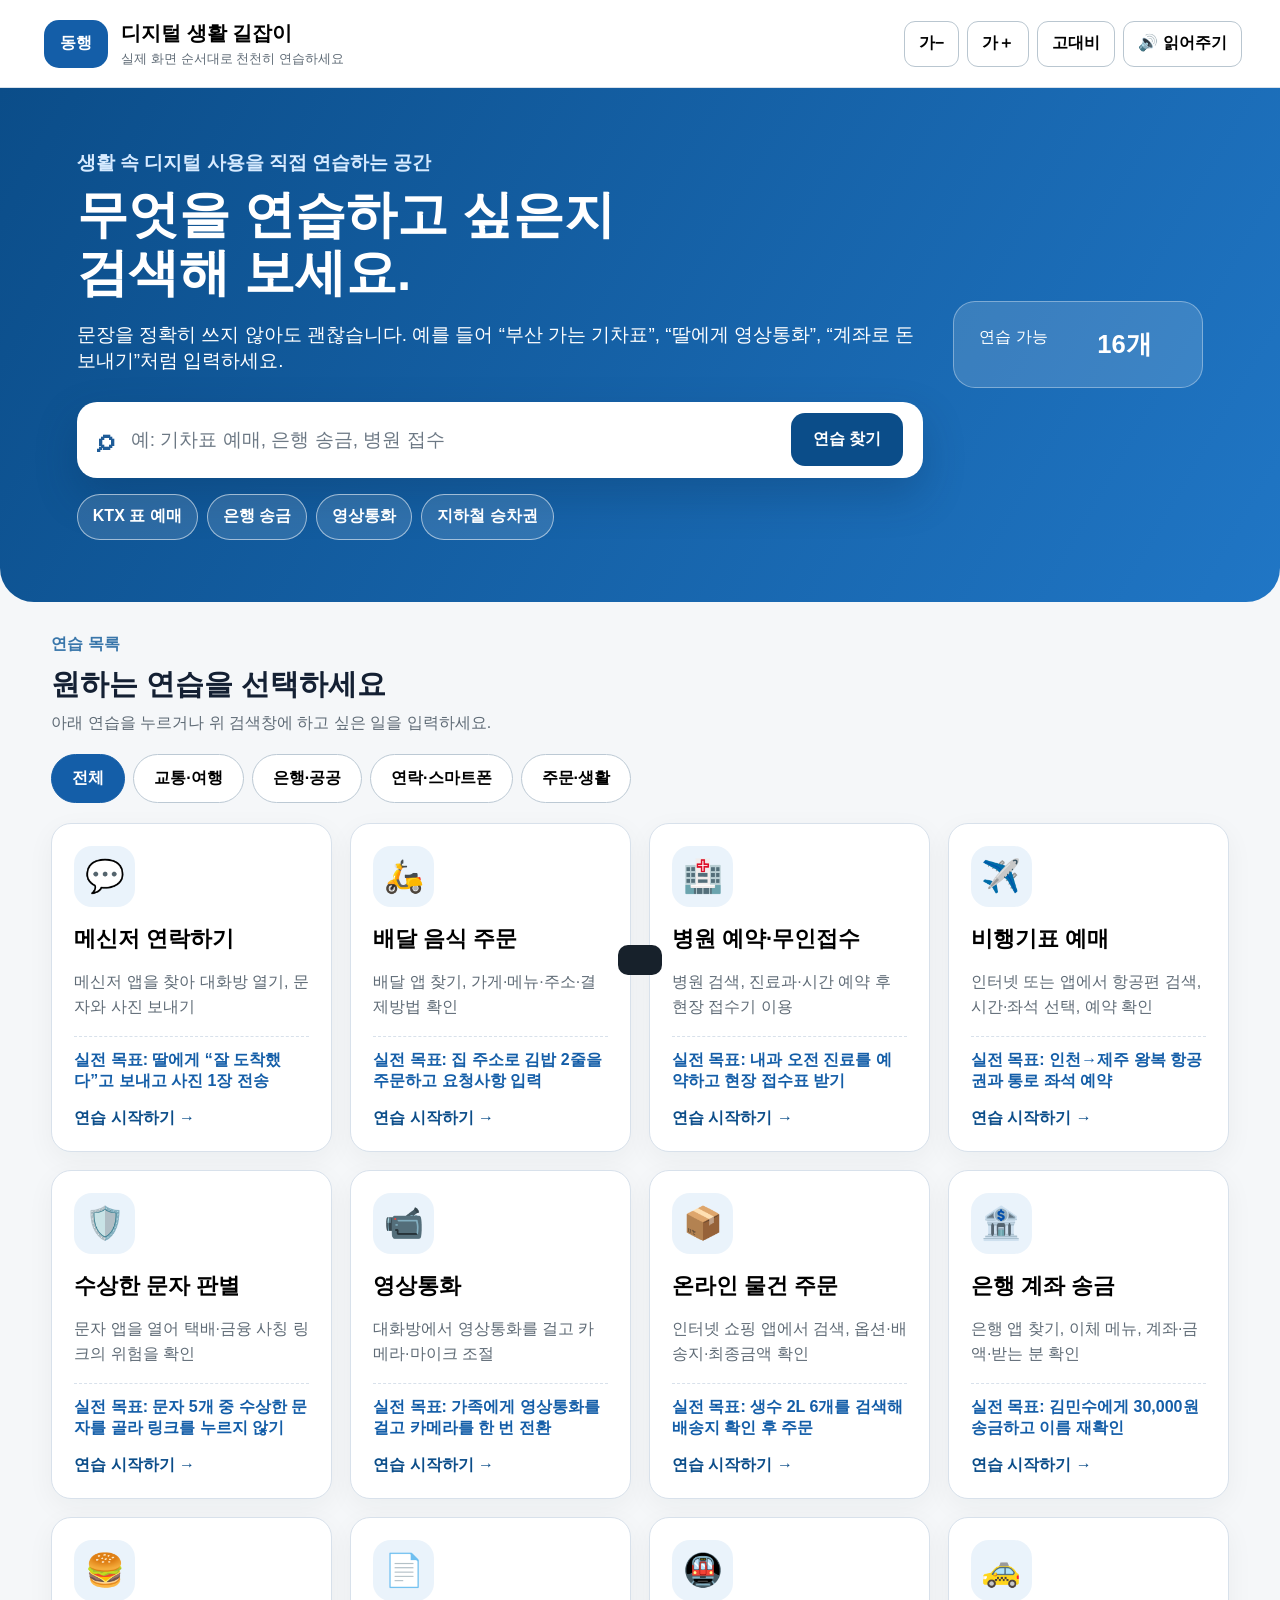
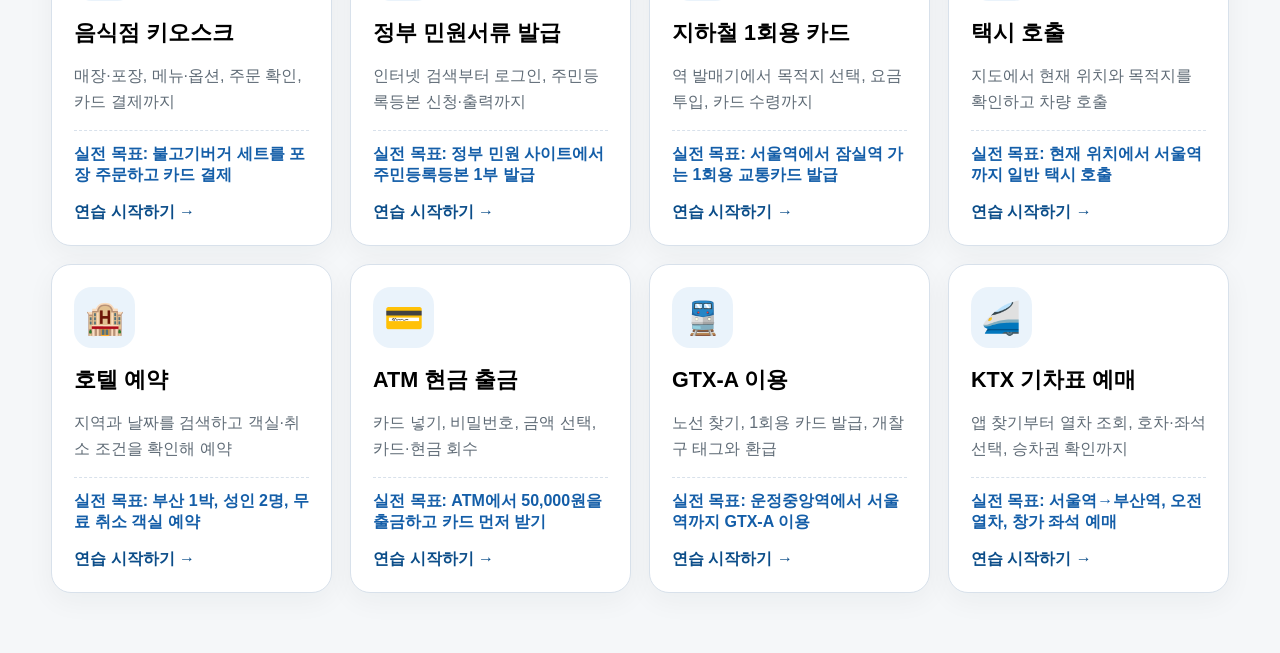
==== index.html @ c3040ac5 "Update index.html" ====
<!doctype html>
<html lang="ko">
  <head>
    <meta charset="utf-8" />
    <meta name="viewport" content="width=device-width, initial-scale=1" />
    <meta name="theme-color" content="#0b4d89" />
    <title>디지털 생활 길잡이</title>
    <link rel="stylesheet" href="./style.css?v=20260718-v34" />
  </head>
  <body>
    <a class="skip-link" href="#main">본문으로 바로가기</a>
    <header class="topbar">
      <button class="brand" data-action="home" aria-label="처음 화면으로 이동">
        <span class="brand-mark">동행</span>
        <span
          ><b>디지털 생활 길잡이</b
          ><small>실제 화면 순서대로 천천히 연습하세요</small></span
        >
      </button>
      <div class="access-tools" aria-label="화면 도움 기능">
        <button data-action="font-down">가−</button>
        <button data-action="font-up">가＋</button>
        <button data-action="contrast">고대비</button>
        <button data-action="speak">🔊 읽어주기</button>
      </div>
    </header>

    <main id="main" tabindex="-1">
      <section id="homeView" class="view active">
        <div class="hero">
          <div class="hero-main">
            <p class="eyebrow">생활 속 디지털 사용을 직접 연습하는 공간</p>
            <h1>무엇을 연습하고 싶은지<br />검색해 보세요.</h1>
            <p>
              문장을 정확히 쓰지 않아도 괜찮습니다. 예를 들어 “부산 가는 기차표”,
              “딸에게 영상통화”, “계좌로 돈 보내기”처럼 입력하세요.
            </p>
            <form id="practiceSearchForm" class="practice-search" role="search">
              <label class="sr-only" for="practiceSearchInput">연습 검색</label>
              <span class="search-icon" aria-hidden="true">⌕</span>
              <input id="practiceSearchInput" type="search" autocomplete="off" placeholder="예: 기차표 예매, 은행 송금, 병원 접수" />
              <button type="submit">연습 찾기</button>
              <button type="button" id="clearSearch" class="search-clear" hidden>지우기</button>
            </form>
            <div class="search-examples" aria-label="검색 예시">
              <button type="button" data-search-example="부산 가는 KTX 표 예매">KTX 표 예매</button>
              <button type="button" data-search-example="계좌로 돈 보내기">은행 송금</button>
              <button type="button" data-search-example="딸에게 영상통화 걸기">영상통화</button>
              <button type="button" data-search-example="지하철 표 뽑기">지하철 승차권</button>
            </div>
          </div>
          <div class="hero-status single-stat">
            <span>연습 가능</span><strong id="moduleCount">16개</strong>
          </div>
        </div>

        <section class="search-result-head" aria-live="polite">
          <div>
            <p class="eyebrow">연습 목록</p>
            <h2 id="searchResultTitle">원하는 연습을 선택하세요</h2>
            <p id="searchResultDescription">아래에서 분야를 고르거나 위 검색창에 하고 싶은 일을 입력하세요.</p>
          </div>
        </section>

        <nav class="category-tabs" aria-label="연습 분야">
          <button class="active" data-category="all">전체</button>
          <button data-category="transport">교통·여행</button>
          <button data-category="money">은행·공공</button>
          <button data-category="communication">연락·스마트폰</button>
          <button data-category="life">주문·생활</button>
        </nav>
        <section
          id="moduleGrid"
          class="module-grid"
          aria-live="polite"
        ></section>
      </section>

      <section id="launcherView" class="view" aria-labelledby="launcherTitle">
        <div class="practice-head">
          <button data-action="home" class="back-btn">← 처음으로</button>
          <div>
            <p class="eyebrow">앱 또는 사이트 찾기</p>
            <h1 id="launcherTitle">먼저 사용할 앱이나 인터넷을 여세요</h1>
          </div>
          <button class="help-btn" data-action="hint">힌트</button>
        </div>
        <div class="launcher-layout">
          <aside class="mission-panel launcher-brief">
            <span class="mission-label">지금 딱 한 가지만 하세요</span>
            <h2 id="launcherMission"></h2>
            <button type="button" id="repeatLauncherInstruction" class="repeat-instruction">🔊 음성으로 다시 듣기</button>
          </aside>
          <div class="phone-shell">
            <div class="phone-speaker"></div>
            <div class="phone-screen home-screen">
              <div class="phone-status">
                <span>오전 9:41</span><span>▮▮▮ 100%</span>
              </div>
              <div class="search-pill">🔍 앱 검색</div>
              <div id="appIcons" class="app-icons"></div>
              <div class="phone-dock">
                <button data-app="phone">☎<span>전화</span></button>
                <button data-app="message">💬<span>문자</span></button>
                <button data-app="browser">🌐<span>인터넷</span></button>
                <button data-app="camera">📷<span>카메라</span></button>
              </div>
            </div>
          </div>
        </div>
      </section>

      <section id="practiceView" class="view" aria-labelledby="practiceTitle">
        <div class="practice-head">
          <button data-action="back-launcher" class="back-btn">
            ← 이전 화면
          </button>
          <div>
            <p id="practiceStep" class="eyebrow"></p>
            <h1 id="practiceTitle"></h1>
          </div>
          <div class="practice-actions">
            <button data-action="hint" class="help-btn"><span class="guided-only">힌트</span><span class="field-only">도움 요청</span></button
            ><button data-action="restart">처음부터</button>
          </div>
        </div>
        <div id="fieldMissionBanner" class="field-mission-banner" hidden>
          <span>실전 과제</span>
          <strong id="fieldMissionText"></strong>
          <small>화면을 스스로 살펴보고 진행하세요. 막히면 오른쪽 위 [도움 요청]을 누르세요.</small>
        </div>
        <div class="progress-wrap"><div id="progressBar"></div></div>
        <div class="practice-layout">
          <aside class="mission-panel sticky concise-mission">
            <span class="mission-label">지금 딱 한 가지만 하세요</span>
            <div class="command-box">
              <span class="command-number">1</span>
              <div>
                <h2 id="currentInstruction">오른쪽 화면의 안내를 따라 한 번 눌러주세요.</h2>
              </div>
            </div>
            <button type="button" id="repeatInstruction" class="repeat-instruction">🔊 음성으로 다시 듣기</button>
            <div class="stat-row compact-stats" hidden>
              <span>실수 <b id="mistakeCount">0</b>회</span>
              <span>힌트 <b id="hintCount">0</b>회</span>
            </div>
          </aside>
          <section
            id="simulator"
            class="simulator"
            aria-live="polite"
          ></section>
        </div>
      </section>

      <section id="resultView" class="view result-view">
        <div class="result-card">
          <div class="result-check">✓</div>
          <p class="eyebrow">연습 완료</p>
          <h1 id="resultTitle"></h1>
          <p id="resultSummary"></p>
          <div class="result-stats">
            <div><span>소요 시간</span><strong id="resultTime"></strong></div>
            <div><span>실수</span><strong id="resultMistakes"></strong></div>
            <div><span>힌트</span><strong id="resultHints"></strong></div>
          </div>
          <div class="result-actions">
            <button data-action="repeat" class="primary">다시 연습하기</button
            ><button data-action="home">다른 연습 고르기</button>
          </div>
        </div>
      </section>
    </main>

    <div id="toast" role="status" aria-live="polite"></div>
    <script src="app.js?v=20260718-v34" defer></script>
  </body>
</html>
---- style.css ----
:root {
  --font-scale: 1;
  --blue: #0b4d89;
  --blue2: #1967b3;
  --ink: #17212b;
  --muted: #5f6b76;
  --line: #d8e0e7;
  --soft: #f3f7fa;
  --good: #177245;
  --warn: #c96316;
  --danger: #b42318;
  --yellow: #ffd43b;
}
* {
  box-sizing: border-box;
}
html {
  font-size: calc(16px * var(--font-scale));
}
body {
  margin: 0;
  font-family: Pretendard, "Noto Sans KR", Arial, sans-serif;
  color: var(--ink);
  background: #f5f7f9;
}
button,
input,
select {
  font: inherit;
}
button {
  cursor: pointer;
}
.skip-link {
  position: absolute;
  left: -9999px;
}
.skip-link:focus {
  left: 10px;
  top: 10px;
  background: #fff;
  padding: 12px;
  z-index: 999;
}
.topbar {
  height: 88px;
  background: #fff;
  border-bottom: 1px solid var(--line);
  display: flex;
  align-items: center;
  justify-content: space-between;
  padding: 0 3vw;
  position: sticky;
  top: 0;
  z-index: 20;
}
.brand {
  display: flex;
  gap: 13px;
  align-items: center;
  border: 0;
  background: none;
  text-align: left;
}
.brand-mark {
  width: 48px;
  height: 48px;
  border-radius: 15px;
  background: var(--blue);
  color: #fff;
  display: grid;
  place-items: center;
  font-size: 1.45rem;
  font-weight: 900;
}
.brand b {
  font-size: 1.22rem;
}
.brand small {
  display: block;
  color: var(--muted);
  margin-top: 3px;
}
.access-tools {
  display: flex;
  gap: 8px;
}
.access-tools button,
.practice-actions button {
  border: 1px solid #b9c6d0;
  background: #fff;
  border-radius: 11px;
  padding: 11px 14px;
  font-weight: 700;
}
.view {
  display: none;
}
.view.active {
  display: block;
}
#main {
  max-width: 1500px;
  margin: auto;
}
.hero {
  background: linear-gradient(120deg, #0b4d89, #2076c5);
  color: #fff;
  border-radius: 0 0 34px 34px;
  padding: 62px 6vw;
  display: flex;
  justify-content: space-between;
  align-items: center;
  gap: 30px;
}
.eyebrow {
  font-weight: 800;
  color: #3976aa;
  margin: 0 0 10px;
}
.hero .eyebrow {
  color: #d6eaff;
}
.hero h1 {
  font-size: clamp(2.2rem, 4vw, 4.2rem);
  line-height: 1.14;
  margin: 0;
}
.hero p {
  font-size: 1.18rem;
}
.hero-status {
  background: rgba(255, 255, 255, 0.14);
  border: 1px solid rgba(255, 255, 255, 0.35);
  padding: 25px;
  border-radius: 22px;
  display: grid;
  grid-template-columns: auto auto;
  gap: 13px 24px;
  min-width: 250px;
}
.hero-status strong {
  font-size: 1.6rem;
}
.start-guide {
  margin: 28px 4vw 20px;
  background: #fff;
  border: 1px solid var(--line);
  border-radius: 20px;
  padding: 23px;
  display: flex;
  align-items: center;
  gap: 18px;
  box-shadow: 0 5px 20px #20364d10;
}
.guide-number {
  width: 50px;
  height: 50px;
  background: var(--yellow);
  display: grid;
  place-items: center;
  border-radius: 50%;
  font-size: 1.5rem;
  font-weight: 900;
}
.start-guide h2,
.start-guide p {
  margin: 2px 0;
}
.start-guide button {
  margin-left: auto;
  background: var(--blue);
  color: #fff;
  border: 0;
  border-radius: 12px;
  padding: 15px 20px;
  font-weight: 800;
}
.category-tabs {
  margin: 20px 4vw;
  display: flex;
  gap: 8px;
  overflow: auto;
}
.category-tabs button {
  white-space: nowrap;
  border: 1px solid #bcc9d4;
  background: #fff;
  padding: 13px 20px;
  border-radius: 999px;
  font-weight: 800;
}
.category-tabs button.active {
  background: var(--blue);
  color: #fff;
  border-color: var(--blue);
}
.module-grid {
  padding: 0 4vw 60px;
  display: grid;
  grid-template-columns: repeat(4, minmax(220px, 1fr));
  gap: 18px;
}
.module-card {
  background: #fff;
  border: 1px solid var(--line);
  border-radius: 20px;
  padding: 22px;
  text-align: left;
  min-height: 230px;
  box-shadow: 0 8px 28px #17212b0c;
  transition: 0.2s;
}
.module-card:hover,
.module-card:focus {
  transform: translateY(-4px);
  border-color: #76a8d0;
  box-shadow: 0 13px 30px #0b4d891d;
}
.module-icon {
  width: 61px;
  height: 61px;
  border-radius: 18px;
  display: grid;
  place-items: center;
  font-size: 2rem;
  background: #eaf3fb;
}
.module-card h3 {
  font-size: 1.35rem;
  margin: 17px 0 8px;
}
.module-card p {
  color: var(--muted);
  line-height: 1.6;
}
.module-card .goal {
  display: block;
  margin-top: 15px;
  padding-top: 13px;
  border-top: 1px dashed var(--line);
  color: var(--blue);
  font-weight: 800;
}
.practice-head {
  padding: 28px 3vw 22px;
  background: #fff;
  border-bottom: 1px solid var(--line);
  display: flex;
  align-items: center;
  gap: 20px;
}
.practice-head h1 {
  margin: 0;
}
.back-btn,
.help-btn {
  border: 1px solid #b7c4ce;
  background: #fff;
  border-radius: 12px;
  padding: 14px 17px;
  font-weight: 800;
}
.help-btn {
  margin-left: auto;
  background: #fff8d6;
  border-color: #e4c84b;
}
.practice-actions {
  margin-left: auto;
  display: flex;
  gap: 8px;
}
.launcher-layout,
.practice-layout {
  display: grid;
  grid-template-columns: 340px 1fr;
  gap: 30px;
  padding: 30px 4vw 60px;
}
.mission-panel {
  background: #fff;
  border: 1px solid var(--line);
  border-radius: 20px;
  padding: 25px;
  align-self: start;
}
.mission-panel.sticky {
  position: sticky;
  top: 118px;
}
.mission-label {
  display: inline-block;
  background: #dceefe;
  color: #075089;
  padding: 7px 10px;
  border-radius: 8px;
  font-weight: 800;
}
.mission-panel h2 {
  font-size: 1.55rem;
  line-height: 1.45;
}
.mission-panel li {
  margin: 12px 0;
  line-height: 1.5;
}
.safe-box {
  margin-top: 22px;
  padding: 15px;
  background: #fff5e8;
  border-left: 5px solid var(--warn);
  line-height: 1.5;
}
.phone-shell {
  width: min(430px, 100%);
  margin: 0 auto;
  background: #111;
  border: 10px solid #111;
  border-radius: 46px;
  padding: 12px;
  box-shadow: 0 25px 60px #0003;
}
.phone-speaker {
  height: 20px;
  width: 90px;
  background: #292929;
  border-radius: 20px;
  margin: 0 auto 5px;
}
.phone-screen {
  min-height: 760px;
  border-radius: 31px;
  overflow: hidden;
  background: #edf5fb;
}
.phone-status {
  height: 40px;
  display: flex;
  justify-content: space-between;
  padding: 12px 20px;
  font-size: 0.8rem;
  font-weight: 800;
}
.home-screen {
  background: linear-gradient(150deg, #eaf8ff, #f7f3ff 55%, #dcecff);
  padding: 0 18px 20px;
}
.search-pill {
  background: #ffffffbb;
  border: 1px solid #fff;
  padding: 12px 16px;
  border-radius: 14px;
  margin: 10px 0 25px;
  color: #64717b;
}
.app-icons {
  display: grid;
  grid-template-columns: repeat(4, 1fr);
  gap: 22px 12px;
}
.app-icon,
.phone-dock button {
  border: 0;
  background: none;
  display: flex;
  flex-direction: column;
  align-items: center;
  gap: 6px;
  font-size: 2rem;
}
.app-icon i {
  width: 62px;
  height: 62px;
  border-radius: 18px;
  display: grid;
  place-items: center;
  background: #fff;
  box-shadow: 0 5px 15px #0002;
  font-style: normal;
}
.app-icon span,
.phone-dock span {
  font-size: 0.77rem;
  color: #17212b;
  font-weight: 700;
}
.phone-dock {
  margin-top: 38px;
  background: #ffffffa8;
  border-radius: 24px;
  padding: 14px 8px;
  display: grid;
  grid-template-columns: repeat(4, 1fr);
}
.progress-wrap {
  height: 7px;
  background: #dfe7ed;
}
.progress-wrap div {
  height: 100%;
  width: 0;
  background: #28a16b;
  transition: 0.3s;
}
.simulator {
  min-height: 750px;
  background: #fff;
  border: 1px solid var(--line);
  border-radius: 20px;
  overflow: hidden;
  box-shadow: 0 9px 30px #17212b0d;
}
.stat-row {
  display: flex;
  gap: 10px;
  margin-top: 20px;
}
.stat-row span {
  background: var(--soft);
  padding: 10px;
  border-radius: 9px;
}
.sim-top {
  background: #134f86;
  color: #fff;
  padding: 18px 25px;
  display: flex;
  justify-content: space-between;
  align-items: center;
}
.sim-top h2 {
  margin: 0;
}
.education-badge {
  background: #fff2a8;
  color: #523d00;
  padding: 8px 12px;
  border-radius: 8px;
  font-weight: 900;
}
.sim-body {
  padding: 28px;
}
.form-grid {
  display: grid;
  grid-template-columns: repeat(2, minmax(200px, 1fr));
  gap: 18px;
}
.field {
  display: flex;
  flex-direction: column;
  gap: 8px;
}
.field label {
  font-weight: 800;
}
.field select,
.field input {
  border: 2px solid #aab8c3;
  border-radius: 8px;
  padding: 15px;
  background: #fff;
}
.big-primary {
  display: block;
  width: 100%;
  background: #1467a8;
  color: #fff;
  border: 0;
  border-radius: 8px;
  padding: 18px;
  font-weight: 900;
  font-size: 1.1rem;
  margin-top: 23px;
}
.choice-grid {
  display: grid;
  grid-template-columns: repeat(2, 1fr);
  gap: 14px;
}
.choice-card {
  border: 2px solid #b7c5cf;
  background: #fff;
  border-radius: 12px;
  padding: 20px;
  text-align: left;
  min-height: 95px;
  font-weight: 800;
}
.choice-card.selected {
  border-color: #1369aa;
  background: #eaf5ff;
}
.data-table {
  width: 100%;
  border-collapse: collapse;
}
.data-table th {
  background: #e9eff4;
  padding: 14px;
  border: 1px solid #c8d2da;
}
.data-table td {
  padding: 14px;
  border: 1px solid #c8d2da;
  text-align: center;
}
.data-table button {
  background: #1568a9;
  color: #fff;
  border: 0;
  padding: 10px 14px;
  border-radius: 7px;
  font-weight: 800;
}
.seat-map {
  max-width: 600px;
  margin: 15px auto;
  background: #eef2f4;
  border-radius: 100px 100px 25px 25px;
  padding: 35px 45px;
}
.seat-row {
  display: grid;
  grid-template-columns: 1fr 1fr 45px 1fr 1fr;
  gap: 9px;
  margin: 10px 0;
}
.seat {
  border: 2px solid #71818c;
  background: #fff;
  border-radius: 8px;
  padding: 12px 5px;
  font-weight: 800;
}
.seat.booked {
  background: #aeb7bd;
  color: #fff;
  cursor: not-allowed;
}
.seat.selected {
  background: #1671b7;
  color: #fff;
}
.aisle {
  text-align: center;
  color: #85919a;
}
.ticket {
  border: 2px solid #1f5b91;
  border-radius: 14px;
  overflow: hidden;
  max-width: 670px;
  margin: auto;
}
.ticket-head {
  background: #1f5b91;
  color: #fff;
  padding: 18px;
  font-size: 1.5rem;
  font-weight: 900;
}
.ticket-grid {
  display: grid;
  grid-template-columns: repeat(3, 1fr);
  gap: 1px;
  background: #ccd7df;
}
.ticket-grid div {
  background: #fff;
  padding: 17px;
}
.ticket-grid span {
  display: block;
  color: #67737e;
  font-size: 0.85rem;
}
.kiosk-stage {
  background: linear-gradient(#2d3137, #15171a);
  padding: 25px;
  min-height: 760px;
}
.kiosk-sign {
  color: #fff;
  text-align: center;
  font-size: 1.7rem;
  font-weight: 900;
  padding: 13px;
}
.kiosk-machine {
  max-width: 850px;
  margin: auto;
  background: #333a40;
  border-radius: 25px 25px 80px 80px;
  padding: 25px 35px 70px;
  border: 7px solid #1a1d20;
}
.kiosk-screen {
  background: #f8fbfe;
  border: 13px solid #111;
  min-height: 430px;
  padding: 20px;
}
.kiosk-menu {
  display: grid;
  grid-template-columns: repeat(4, 1fr);
  gap: 10px;
}
.kiosk-menu button {
  min-height: 105px;
  border: 0;
  border-radius: 5px;
  color: #fff;
  font-weight: 900;
}
.kiosk-menu button:nth-child(1) {
  background: #3659c4;
}
.kiosk-menu button:nth-child(2) {
  background: #12a06c;
}
.kiosk-menu button:nth-child(3) {
  background: #21a4b5;
}
.kiosk-menu button:nth-child(4) {
  background: #537089;
}
.hardware-panel {
  display: grid;
  grid-template-columns: repeat(5, 1fr);
  gap: 15px;
  margin-top: 22px;
}
.hardware {
  background: #171a1e;
  color: #fff;
  border: 2px solid #6c747b;
  border-radius: 7px;
  text-align: center;
  padding: 14px 5px;
  min-height: 80px;
}
.hardware-slot {
  height: 8px;
  background: #020202;
  margin: 12px 10px;
  border-radius: 6px;
}
.bank-app {
  max-width: 470px;
  margin: auto;
  border: 9px solid #111;
  border-radius: 35px;
  overflow: hidden;
  background: #f3f6f8;
  min-height: 690px;
}
.app-header {
  background: #19766b;
  color: #fff;
  padding: 23px;
  font-size: 1.25rem;
  font-weight: 900;
}
.account-card {
  background: linear-gradient(135deg, #147367, #28a28d);
  color: #fff;
  margin: 18px;
  border-radius: 18px;
  padding: 25px;
}
.account-card strong {
  font-size: 2rem;
  display: block;
  margin-top: 8px;
}
.keypad {
  display: grid;
  grid-template-columns: repeat(3, 1fr);
  gap: 8px;
  margin-top: 18px;
}
.keypad button {
  padding: 17px;
  border: 0;
  background: #fff;
  border-radius: 8px;
  font-size: 1.2rem;
  font-weight: 900;
}
.chat-app {
  max-width: 470px;
  margin: auto;
  border: 9px solid #111;
  border-radius: 35px;
  overflow: hidden;
  background: #b8ceda;
  min-height: 690px;
  position: relative;
}
.chat-head {
  background: #fff;
  padding: 18px;
  font-weight: 900;
  display: flex;
  justify-content: space-between;
}
.chat-body {
  padding: 20px;
}
.bubble {
  background: #fff;
  padding: 13px;
  border-radius: 4px 16px 16px 16px;
  max-width: 75%;
  margin: 10px 0;
}
.bubble.me {
  margin-left: auto;
  background: #ffe65c;
  border-radius: 16px 4px 16px 16px;
}
.chat-input {
  position: absolute;
  bottom: 0;
  left: 0;
  right: 0;
  background: #fff;
  display: flex;
  padding: 12px;
  gap: 8px;
}
.chat-input input {
  flex: 1;
  padding: 12px;
}
.video-call {
  background: #20252b;
  color: #fff;
  min-height: 690px;
  display: grid;
  place-items: center;
  position: relative;
}
.avatar-large {
  width: 160px;
  height: 160px;
  border-radius: 50%;
  background: #607d8b;
  display: grid;
  place-items: center;
  font-size: 5rem;
}
.call-controls {
  position: absolute;
  bottom: 35px;
  display: flex;
  gap: 20px;
}
.call-controls button {
  width: 65px;
  height: 65px;
  border-radius: 50%;
  border: 0;
  font-size: 1.5rem;
}
.call-end {
  background: #d73535;
  color: #fff;
}
.browser-shell {
  max-width: 1000px;
  margin: auto;
  border: 1px solid #87939b;
  border-radius: 12px;
  overflow: hidden;
}
.browser-bar {
  background: #e7ebee;
  padding: 12px;
  display: flex;
  gap: 10px;
}
.browser-bar input {
  flex: 1;
  border: 1px solid #a3adb4;
  border-radius: 20px;
  padding: 10px;
}
.site-page {
  min-height: 590px;
  background: #fff;
}
.site-header {
  background: #123e70;
  color: #fff;
  padding: 20px 28px;
  font-size: 1.35rem;
  font-weight: 900;
}
.site-content {
  padding: 26px;
}
.product-grid {
  display: grid;
  grid-template-columns: repeat(3, 1fr);
  gap: 15px;
}
.product {
  border: 1px solid #ccd5dc;
  padding: 15px;
  border-radius: 9px;
}
.product-image {
  height: 140px;
  background: linear-gradient(135deg, #d9edf7, #f9e3d5);
  border-radius: 8px;
  display: grid;
  place-items: center;
  font-size: 3rem;
}
.result-view {
  padding: 70px 20px;
}
.result-card {
  max-width: 720px;
  margin: auto;
  background: #fff;
  border-radius: 25px;
  padding: 45px;
  text-align: center;
  box-shadow: 0 20px 60px #0002;
}
.result-check {
  width: 90px;
  height: 90px;
  margin: auto;
  background: #1e8e5a;
  color: #fff;
  border-radius: 50%;
  display: grid;
  place-items: center;
  font-size: 3.5rem;
}
.result-card h1 {
  font-size: 2.2rem;
}
.result-stats {
  display: grid;
  grid-template-columns: repeat(3, 1fr);
  gap: 12px;
  margin: 25px 0;
}
.result-stats div {
  background: var(--soft);
  padding: 18px;
  border-radius: 12px;
}
.result-stats span {
  display: block;
  color: var(--muted);
}
.result-stats strong {
  font-size: 1.5rem;
}
.result-actions {
  display: flex;
  justify-content: center;
  gap: 10px;
}
.result-actions button {
  padding: 15px 20px;
  border-radius: 10px;
  border: 1px solid #aebbc5;
  background: #fff;
  font-weight: 900;
}
.result-actions .primary {
  background: var(--blue);
  color: #fff;
  border-color: var(--blue);
}
dialog {
  border: 0;
  border-radius: 22px;
  max-width: 800px;
  width: 90%;
  padding: 35px;
}
dialog::backdrop {
  background: #0008;
}
.dialog-close {
  float: right;
  border: 0;
  background: none;
  font-size: 2rem;
}
.goal-list {
  display: grid;
  grid-template-columns: repeat(2, 1fr);
  gap: 12px;
}
.goal-item {
  border: 1px solid var(--line);
  border-radius: 12px;
  padding: 17px;
}
#toast {
  position: fixed;
  bottom: 25px;
  left: 50%;
  transform: translateX(-50%) translateY(100px);
  background: #17212b;
  color: #fff;
  padding: 15px 22px;
  border-radius: 10px;
  z-index: 99;
  transition: 0.25s;
}
#toast.show {
  transform: translateX(-50%) translateY(0);
}
body.high-contrast {
  --blue: #003a79;
  --ink: #000;
  --muted: #222;
  --line: #000;
  --soft: #fff;
  background: #fff;
}
body.high-contrast button {
  border-width: 2px;
}
@media (max-width: 1050px) {
  .module-grid {
    grid-template-columns: repeat(2, 1fr);
  }
  .launcher-layout,
  .practice-layout {
    grid-template-columns: 1fr;
  }
  .mission-panel.sticky {
    position: static;
  }
  .mission-panel {
    order: 0;
  }
  .phone-shell,
  .simulator {
    order: 1;
  }
  .hero {
    align-items: flex-start;
  }
  .product-grid {
    grid-template-columns: repeat(2, 1fr);
  }
}
@media (max-width: 650px) {
  .topbar {
    height: auto;
    padding: 12px;
    align-items: flex-start;
  }
  .brand small {
    display: none;
  }
  .access-tools {
    display: grid;
    grid-template-columns: repeat(2, 1fr);
  }
  .hero {
    padding: 38px 20px;
    display: block;
  }
  .hero-status {
    margin-top: 25px;
  }
  .start-guide {
    margin: 18px;
    align-items: flex-start;
    flex-wrap: wrap;
  }
  .start-guide button {
    margin-left: 0;
  }
  .module-grid {
    grid-template-columns: 1fr;
    padding: 0 18px 40px;
  }
  .category-tabs {
    margin: 18px;
  }
  .practice-head {
    padding: 18px;
    align-items: flex-start;
    flex-wrap: wrap;
  }
  .practice-head h1 {
    font-size: 1.5rem;
  }
  .practice-actions {
    width: 100%;
    margin-left: 0;
  }
  .launcher-layout,
  .practice-layout {
    padding: 18px;
  }
  .phone-screen {
    min-height: 650px;
  }
  .app-icons {
    gap: 18px 7px;
  }
  .app-icon i {
    width: 55px;
    height: 55px;
  }
  .form-grid,
  .choice-grid,
  .goal-list {
    grid-template-columns: 1fr;
  }
  .sim-body {
    padding: 16px;
  }
  .data-table {
    font-size: 0.82rem;
  }
  .seat-map {
    padding: 28px 16px;
  }
  .hardware-panel {
    grid-template-columns: repeat(2, 1fr);
  }
  .kiosk-machine {
    padding: 15px 14px 60px;
  }
  .kiosk-menu {
    grid-template-columns: repeat(2, 1fr);
  }
  .result-stats {
    grid-template-columns: 1fr;
  }
  .result-actions {
    flex-direction: column;
  }
}

/* Search-first home screen */
.sr-only {
  position: absolute;
  width: 1px;
  height: 1px;
  padding: 0;
  margin: -1px;
  overflow: hidden;
  clip: rect(0, 0, 0, 0);
  white-space: nowrap;
  border: 0;
}

.brand-mark {
  width: 64px;
  min-width: 64px;
  font-size: 1rem;
}

.hero-main {
  width: min(900px, 100%);
}

.practice-search {
  margin-top: 28px;
  display: grid;
  grid-template-columns: auto minmax(180px, 1fr) auto auto;
  align-items: center;
  gap: 10px;
  padding: 10px;
  border-radius: 20px;
  background: #fff;
  box-shadow: 0 18px 40px rgba(8, 43, 80, 0.25);
}

.practice-search .search-icon {
  color: #1f5c98;
  font-size: 2rem;
  font-weight: 900;
  padding-left: 10px;
}

.practice-search input {
  min-width: 0;
  border: 0;
  outline: 0;
  padding: 17px 8px;
  color: #17212b;
  background: transparent;
  font-size: 1.2rem;
}

.practice-search input::placeholder {
  color: #6c7884;
}

.practice-search button {
  border: 0;
  border-radius: 14px;
  padding: 16px 22px;
  font-weight: 900;
}

.practice-search button[type="submit"] {
  color: #fff;
  background: #0b4d89;
}

.practice-search .search-clear {
  color: #263646;
  background: #eaf0f5;
}

.search-examples {
  display: flex;
  flex-wrap: wrap;
  gap: 9px;
  margin-top: 16px;
}

.search-examples button {
  border: 1px solid rgba(255, 255, 255, 0.55);
  border-radius: 999px;
  padding: 10px 15px;
  color: #fff;
  background: rgba(255, 255, 255, 0.12);
  font-weight: 800;
}

.search-examples button:hover,
.search-examples button:focus-visible {
  background: #fff;
  color: #0b4d89;
}

.search-result-head {
  margin: 32px 4vw 6px;
  display: flex;
  align-items: end;
  justify-content: space-between;
}

.search-result-head h2 {
  margin: 0;
  font-size: 1.8rem;
}

.search-result-head p:last-child {
  margin: 8px 0 0;
  color: var(--muted);
}

.module-card {
  position: relative;
  isolation: isolate;
}

.module-card .start-label {
  display: inline-block;
  margin-top: 16px;
  color: #0b4d89;
  font-weight: 900;
}

.module-card:active {
  transform: translateY(-1px) scale(0.995);
}

.empty-search {
  grid-column: 1 / -1;
  padding: 60px 24px;
  border: 1px solid var(--line);
  border-radius: 24px;
  background: #fff;
  text-align: center;
}

.empty-search .empty-icon {
  font-size: 4rem;
  color: #2d6da9;
}

.empty-search button {
  margin-top: 16px;
  border: 0;
  border-radius: 13px;
  padding: 14px 20px;
  color: #fff;
  background: #0b4d89;
  font-weight: 900;
}

button:focus-visible,
input:focus-visible,
select:focus-visible {
  outline: 4px solid #ffd43b;
  outline-offset: 3px;
}

@media (max-width: 850px) {
  .practice-search {
    grid-template-columns: auto 1fr;
  }

  .practice-search button {
    grid-column: auto;
  }

  .practice-search button[type="submit"] {
    grid-column: 1 / 2;
  }

  .practice-search .search-clear {
    grid-column: 2 / 3;
  }
}

@media (max-width: 560px) {
  .brand-mark {
    width: 52px;
    min-width: 52px;
  }

  .practice-search {
    display: flex;
    flex-wrap: wrap;
  }

  .practice-search input {
    flex: 1 1 220px;
  }

  .practice-search button {
    flex: 1 1 120px;
  }
}

/* Clear step-by-step guide */
.command-box {
  display: grid;
  grid-template-columns: 52px 1fr;
  gap: 14px;
  align-items: start;
  margin: 16px 0 18px;
}
.command-number {
  width: 52px;
  height: 52px;
  display: grid;
  place-items: center;
  border-radius: 50%;
  background: #0b4d89;
  color: #fff;
  font-size: 1.5rem;
  font-weight: 900;
}
.command-caption {
  margin: 0 0 4px;
  color: #586677;
  font-weight: 800;
}
.command-box h2 { margin: 0; line-height: 1.38; }
.exact-steps { display: grid; gap: 10px; margin: 10px 0 18px; }
.exact-step {
  display: grid;
  grid-template-columns: 34px 1fr;
  gap: 10px;
  align-items: start;
  padding: 12px;
  background: #f3f7fc;
  border: 1px solid #dce6f1;
  border-radius: 13px;
}
.exact-step span {
  width: 30px; height: 30px; display:grid; place-items:center;
  border-radius: 50%; background:#d9eaff; color:#0b4d89; font-weight:900;
}
.exact-step p { margin: 1px 0 0; font-weight: 750; line-height: 1.48; }
.why-box { padding: 14px; border-left: 5px solid #f3b61f; background:#fff9e8; border-radius: 10px; }
.why-box b { display:block; margin-bottom:4px; }
.why-box p { margin:0; }
.practice-tip { margin:14px 0 0; color:#0b4d89; font-weight:800; }
.target-control { position:relative; outline: 4px solid #ffcc3e !important; outline-offset: 3px; animation: guidePulse 1.35s infinite; }
.finger { display:inline-block; margin-right:4px; animation: fingerBounce .8s infinite alternate; }
@keyframes guidePulse { 50% { outline-color:#ff7a00; box-shadow:0 0 0 7px rgba(255,178,0,.18); } }
@keyframes fingerBounce { to { transform: translateY(-4px); } }

/* Realistic rail booking simulator */
.rail-page { background:#f2f4f7; min-height:540px; padding:18px; color:#1a2430; }
.rail-nav { display:flex; gap:30px; padding:14px 18px; background:#fff; border-bottom:1px solid #d6dce3; }
.rail-nav b { color:#1554a0; }
.rail-tabs { display:flex; margin:18px 0 0; }
.rail-tabs button { flex:1; padding:14px; border:1px solid #cfd7e1; background:#fff; font-weight:800; }
.rail-tabs .active { color:#fff; background:#1762ad; border-color:#1762ad; }
.rail-search-card { background:#fff; border:1px solid #ced7e1; border-radius:4px; padding:22px; box-shadow:0 4px 12px rgba(0,0,0,.06); }
.route-row { display:grid; grid-template-columns:1fr 58px 1fr; gap:12px; align-items:center; }
.station-box { min-height:110px; padding:16px 20px; text-align:left; border:1px solid #b8c4d0; background:#fff; border-radius:4px; }
.station-box small,.station-box span { display:block; color:#68788a; }
.station-box strong { display:block; margin:5px 0; font-size:2rem; }
.swap-route { width:52px;height:52px;border-radius:50%;font-size:1.4rem;background:#eef4fb;border:1px solid #b9c8d9; }
.booking-grid { display:grid; grid-template-columns:repeat(4,1fr); gap:12px; margin-top:18px; }
.booking-grid label span { display:block; margin-bottom:7px; font-weight:800; }
.booking-grid input,.booking-grid select { width:100%; min-height:50px; padding:10px; border:1px solid #b9c5d1; background:#fff; }
.rail-search-button { width:100%; margin-top:18px; padding:17px; border:0; border-radius:4px; background:#155ca8; color:#fff; font-size:1.2rem; font-weight:900; }
.rail-notice { margin-top:12px; padding:12px; background:#fff; border:1px solid #d7dee7; color:#5e6c7b; }
.result-route { display:flex; align-items:center; gap:14px; background:#fff; padding:18px; border:1px solid #d7dde5; }
.result-route b { font-size:1.35rem; }.result-route small { margin-left:auto; color:#5d6b7a; }
.result-legend { display:flex; gap:10px; padding:12px 0; }.result-legend span { padding:6px 10px; background:#eaf2fb; border-radius:20px; }
.train-list { display:grid; gap:10px; }
.train-card { display:grid; grid-template-columns:1fr 1fr 1.15fr 1fr 1.15fr 120px; align-items:center; gap:10px; background:#fff; border:1px solid #d5dde6; padding:16px; }
.train-card>div { display:flex; flex-direction:column; }.train-card small { color:#6a7785; margin-top:4px; }.train-card button { padding:12px 8px; background:#fff; border:1px solid #1762ad; color:#1762ad; font-weight:900; }
.train-card.target-row { background:#fffdf3; }
.journey-line { text-align:center; border-bottom:2px solid #aab8c6; }.journey-line span { transform:translateY(10px); background:#fff; padding:0 8px; font-size:.85rem; color:#687788; }
.car-tabs { display:flex; gap:6px; overflow:auto; padding-bottom:12px; }.car-tabs button { min-width:90px; padding:12px; border:1px solid #bdc8d3; background:#fff; }.car-tabs .active { background:#1762ad;color:#fff; }
.seat-guide { display:flex; flex-wrap:wrap; gap:12px; align-items:center; background:#fff; padding:12px; }.seat-guide span { width:24px;height:24px;border:1px solid #9eacba;display:inline-block;margin-left:8px; }.selected-box{background:#1762ad}.booked-box{background:#c8ced6}.direction{text-align:center;font-weight:900;padding:12px;}
.row-number { width:28px; text-align:center; color:#657382; }
.selected-seat-bar { position:sticky; bottom:0; display:grid; grid-template-columns:1fr 1fr 180px; align-items:center; gap:12px; padding:14px; background:#fff; border-top:1px solid #cad3dd; }.selected-seat-bar .rail-search-button { margin:0; }
.booking-summary,.payment-panel { max-width:720px; margin:auto; background:#fff; border:1px solid #d5dde6; padding:24px; }
.summary-title { display:flex; justify-content:center; gap:20px; font-size:1.7rem; padding-bottom:18px; border-bottom:1px solid #d7dee6; }
.booking-summary dl { margin:0; }.booking-summary dl div { display:grid; grid-template-columns:150px 1fr; padding:14px 0; border-bottom:1px solid #edf0f3; }.booking-summary dt { color:#667687; }.booking-summary dd { margin:0; font-weight:900; }.booking-summary .price { color:#d33; font-size:1.3rem; }
.agreement { display:flex; gap:10px; margin-top:18px; padding:14px; background:#f5f7fa; font-weight:800; }
.payment-method { display:flex; justify-content:space-between; padding:18px; border:2px solid #1762ad; }.payment-total { display:flex;justify-content:space-between;align-items:end;padding:24px 0;border-bottom:1px solid #d7dee6;}.payment-total strong{font-size:2rem;color:#d33}.safe-payment{margin-top:18px;padding:14px;background:#eef7f1;color:#17613a;font-weight:800}
.mobile-ticket { max-width:520px; margin:10px auto; background:#fff; border-radius:14px; overflow:hidden; box-shadow:0 10px 30px rgba(0,0,0,.15); }.ticket-brand{padding:16px;background:#165da8;color:#fff;font-weight:900}.ticket-route{display:grid;grid-template-columns:1fr 40px 1fr;align-items:center;text-align:center;padding:24px}.ticket-route small,.ticket-route strong,.ticket-route b{display:block}.ticket-route strong{font-size:1.6rem}.ticket-details{display:flex;justify-content:space-around;padding:15px;background:#f3f6f9}.qr-sim{text-align:center;font-size:3rem;line-height:1;padding:25px}.mobile-ticket p{text-align:center;padding:0 16px 20px;color:#687788}
@media (max-width:900px){.booking-grid{grid-template-columns:1fr 1fr}.train-card{grid-template-columns:1fr 1fr}.train-card button{grid-column:1/-1}.route-row{grid-template-columns:1fr}.swap-route{justify-self:center}.selected-seat-bar{grid-template-columns:1fr}.practice-layout{grid-template-columns:1fr}.mission-panel.sticky{position:static}}


/* 어르신용 앱·사이트 진입 안내 */
.launcher-command{display:grid;grid-template-columns:42px 1fr;gap:12px;align-items:start;margin:10px 0;padding:14px;border-radius:14px;background:#f4f7fb;border:2px solid transparent;list-style:none}
.launcher-command span{display:grid;place-items:center;width:38px;height:38px;border-radius:50%;background:#164f8f;color:#fff;font-weight:900;font-size:1.1rem}
.launcher-command p{margin:3px 0 0;font-size:1.08rem;line-height:1.55;font-weight:700}
.launcher-command.current{background:#fff7d7;border-color:#e6a900}
.expected-app{position:relative;outline:5px solid #ffbf00!important;outline-offset:5px;animation:seniorPulse 1.4s infinite}
.tap-badge{position:absolute;left:50%;bottom:-24px;transform:translateX(-50%);white-space:nowrap;background:#b6261e;color:#fff;font-style:normal;font-weight:900;font-size:.76rem;padding:5px 8px;border-radius:999px;z-index:5}
@keyframes seniorPulse{50%{outline-color:#e52b20;transform:translateY(-3px)}}
.browser-bar{display:flex;align-items:center;justify-content:space-between;padding:12px 16px;background:#fff;border-bottom:1px solid #ccd5e1;font-weight:900}.browser-bar button{border:0;background:none;font-size:1.25rem}.browser-page{padding:20px 18px;overflow:auto;height:calc(100% - 86px);background:#f7f8fa}.browser-logo{text-align:center;font-size:1.7rem;font-weight:900;color:#24589b;margin:10px}.web-search-form label{display:block;font-weight:900;font-size:1.05rem;margin-bottom:8px}.web-search-form>div{display:flex;border:3px solid #24589b;border-radius:14px;overflow:hidden;background:#fff}.web-search-form input{min-width:0;flex:1;border:0;padding:15px;font-size:1rem}.web-search-form button{border:0;background:#24589b;color:#fff;font-weight:900;padding:0 18px;font-size:1rem}.type-exact{margin:16px 0;padding:14px;background:#fff4ca;border-left:6px solid #e2a400;border-radius:8px}.type-exact b,.type-exact span{display:block}.type-exact span{margin-top:5px;font-size:1.08rem;font-weight:900}.web-results{display:grid;gap:12px}.result-count{font-weight:900}.web-result{text-align:left;border:1px solid #cbd4df;background:#fff;border-radius:12px;padding:15px;display:grid;gap:5px}.web-result small{color:#466476}.web-result strong{font-size:1.18rem;color:#174f91}.web-result span{line-height:1.45}.web-result em{justify-self:start;background:#b6261e;color:#fff;font-style:normal;font-weight:900;border-radius:999px;padding:6px 10px}.official-result{border:4px solid #ffbf00;box-shadow:0 0 0 3px rgba(255,191,0,.22)}.decoy-result{opacity:.72}.safe-box b{color:#9b1c15}

/* 현장 연습형 개선 */
.one-ui{background:linear-gradient(160deg,#edf6ff 0%,#f7f3ff 56%,#eef8f3 100%);padding:18px 22px 24px;}
.phone-status.realistic{display:flex;justify-content:space-between;font-weight:800;font-size:14px;padding:0 6px 12px;color:#111827;}
.weather-widget{background:rgba(255,255,255,.76);border-radius:20px;padding:14px 16px;margin-bottom:12px;box-shadow:0 8px 18px rgba(40,60,90,.08);display:flex;justify-content:space-between;gap:8px;}
.weather-widget span{color:#526070;font-size:.9rem}.finder-bar{width:100%;border:0;border-radius:24px;background:#fff;padding:12px 16px;display:grid;grid-template-columns:auto auto 1fr;gap:8px;align-items:center;text-align:left;box-shadow:0 8px 18px rgba(40,60,90,.08);margin-bottom:10px}.finder-bar small{color:#7b8794;text-align:right}.launcher-callout{background:#fff7d6;border:2px solid #f0c746;border-radius:14px;padding:10px 14px;font-size:1.05rem;margin:8px 0 16px;text-align:center}.realistic-grid{grid-template-columns:repeat(4,1fr)!important;gap:22px 12px!important}.app-icon i{border-radius:22px!important;box-shadow:inset 0 0 0 1px rgba(255,255,255,.28),0 7px 14px rgba(32,48,72,.16)}.app-icon span{font-size:.82rem!important;line-height:1.2;min-height:2.4em}.expected-app{position:relative;outline:5px solid #ffcc33!important;outline-offset:5px;animation:targetPulse 1.2s infinite}.tap-badge{position:absolute!important;z-index:5;left:50%!important;transform:translateX(-50%);bottom:-28px!important;top:auto!important;white-space:nowrap;background:#b3261e!important;color:#fff!important;border-radius:999px!important;padding:5px 9px!important;font-size:.72rem!important;font-style:normal!important;box-shadow:0 4px 12px rgba(0,0,0,.22)}@keyframes targetPulse{50%{outline-color:#ff8a00;transform:scale(1.03)}}
.realistic-dock{margin-top:34px!important;background:rgba(255,255,255,.82)!important;border-radius:24px!important;padding:14px 10px!important}.realistic-dock button{position:relative}.realistic-dock i{display:grid;place-items:center;width:46px;height:46px;border-radius:16px;background:#eef2f7;font-style:normal;font-size:1.45rem;margin:auto}.realistic-dock span{font-size:.72rem;margin-top:5px}
.browser-phone{background:#fff}.browser-toolbar{display:grid;grid-template-columns:40px 40px 40px 1fr 40px;align-items:center;border-bottom:1px solid #e5e7eb;padding:8px}.browser-toolbar button{border:0;background:transparent;font-size:1.25rem}.browser-toolbar span{text-align:center;font-weight:800}.realistic-browser{padding:24px 18px 80px}.portal-wordmark{text-align:center;color:#03c75a;font-weight:1000;font-size:2rem;letter-spacing:-2px;margin:20px 0}.realistic-search div{border:3px solid #03c75a!important;border-radius:14px!important;overflow:hidden;background:#fff}.realistic-search input{font-size:1rem!important;padding:15px!important}.realistic-search button{background:#03c75a!important;border-radius:0!important}.browser-bottom{position:absolute;bottom:0;left:0;right:0;display:flex;justify-content:space-around;padding:10px;background:#fff;border-top:1px solid #e5e7eb}.browser-bottom button{border:0;background:transparent;font-size:1.25rem}.search-summary{display:flex;justify-content:space-between;padding:14px 0;border-bottom:1px solid #e5e7eb}.web-result{position:relative;text-align:left}.web-result.expected-result{outline:5px solid #ffcc33;outline-offset:3px}.web-result.sponsored{background:#fff9f1}.web-result em{display:inline-block;margin-top:8px;background:#b3261e;color:#fff;border-radius:999px;padding:5px 9px;font-style:normal;font-weight:800}
.command-box{border:3px solid #175fa8!important;background:#edf6ff!important}.exact-step:first-child{border:3px solid #f0c746;background:#fff8d8}.exact-step:first-child:after{content:'먼저 이것만 하세요';display:inline-block;margin-top:6px;background:#b3261e;color:#fff;border-radius:999px;padding:4px 8px;font-size:.78rem;font-weight:800}.mission-panel h2{line-height:1.4}.practice-tip{font-weight:800;color:#7a2d00;background:#fff4e5;border-left:5px solid #e97917;padding:12px}
@media (max-width:700px){.realistic-grid{grid-template-columns:repeat(4,1fr)!important;gap:18px 8px!important}.app-icon i{width:52px!important;height:52px!important}.app-icon span{font-size:.68rem!important}.weather-widget{font-size:.8rem}.launcher-callout{font-size:.9rem}}

/* 단계별로 더 분명한 어르신 안내판 */
.instruction-facts{display:grid;grid-template-columns:1fr;gap:10px;margin:14px 0 18px}
.fact-card{display:grid;gap:5px;padding:13px 14px;border:1px solid #cbd8e6;border-radius:13px;background:#fff}
.fact-card span{font-size:.86rem;font-weight:900;color:#526477}
.fact-card strong{font-size:1rem;line-height:1.48;color:#10263d}
.target-word-card{border:3px solid #f1bd25;background:#fff9dc}
.target-word-card strong{font-size:1.22rem;color:#8d2500}
.follow-title{margin:18px 0 10px;font-size:1.05rem;color:#174f91}
.exact-step.active-action{position:relative;border:3px solid #f0b900;background:#fff7cd;padding-top:30px}
.exact-step.active-action:before{content:'지금은 1번만 하세요';position:absolute;top:5px;left:55px;background:#a9251c;color:#fff;border-radius:999px;padding:3px 9px;font-size:.76rem;font-weight:900}
.repeat-instruction{width:100%;margin-top:14px;padding:13px;border:2px solid #175fa8;border-radius:12px;background:#fff;color:#174f91;font-weight:900;font-size:.98rem}
.repeat-instruction:active{transform:translateY(1px)}
@media(min-width:1200px){.instruction-facts{grid-template-columns:1fr 1fr}.target-word-card{grid-column:1/-1}}

/* ===== 현장 연습 모드 ===== */
.mode-view{min-height:calc(100vh - 90px);padding:54px 24px;background:linear-gradient(180deg,#eef5fc,#f8fafc)}
.mode-card{max-width:980px;margin:0 auto;background:#fff;border:1px solid #d9e2ec;border-radius:30px;padding:44px;box-shadow:0 24px 70px rgba(15,49,82,.12)}
.mode-card h1{font-size:clamp(34px,4vw,54px);margin:18px 0 12px;color:#102a43}
.mode-goal{font-size:24px;line-height:1.55;background:#edf6ff;border-left:8px solid #2563a6;padding:20px 24px;border-radius:12px;margin:22px 0 30px}
.mode-options{display:grid;grid-template-columns:1fr 1fr;gap:22px}
.mode-option{min-height:280px;text-align:left;border:3px solid #d4dee9;background:#fff;border-radius:24px;padding:28px;cursor:pointer;transition:.18s transform,.18s box-shadow,.18s border-color}
.mode-option:hover,.mode-option:focus-visible{transform:translateY(-4px);box-shadow:0 16px 38px rgba(24,77,128,.16);border-color:#2463a2;outline:none}
.mode-option.field{border-color:#e5b641;background:linear-gradient(180deg,#fffdf5,#fff)}
.mode-option .mode-icon{font-size:52px;display:block;margin-bottom:14px}.mode-option strong{font-size:30px;display:block;color:#102a43}.mode-option p{font-size:20px;line-height:1.55;color:#486581}.mode-option em{display:inline-block;margin-top:10px;font-style:normal;font-weight:800;color:#174f82;background:#e8f2fb;border-radius:999px;padding:8px 13px}
.mode-note{display:flex;gap:16px;align-items:center;margin-top:26px;padding:18px 22px;border-radius:16px;background:#f2f6f9;font-size:19px}.mode-note b{color:#174f82}
.field-mission-banner{margin:0 0 18px;padding:20px 26px;border-radius:18px;background:#172f49;color:#fff;display:grid;grid-template-columns:auto 1fr;gap:6px 18px;align-items:center}.field-mission-banner[hidden]{display:none}.field-mission-banner span{grid-row:1/3;background:#ffd34e;color:#111827;font-weight:900;border-radius:10px;padding:10px 14px}.field-mission-banner strong{font-size:24px}.field-mission-banner small{font-size:16px;color:#dbeafe}
.field-only{display:none}
body.field-mode .field-only{display:inline}
body.field-mode .guided-only{display:none}
body.field-mode .mission-panel.sticky{display:none}
body.field-mode .practice-layout{grid-template-columns:1fr;max-width:1380px;margin-inline:auto}
body.field-mode .simulator{max-width:1180px;margin-inline:auto;width:100%}
body.field-mode .target-control,body.field-mode .expected-app{outline:none!important;box-shadow:none!important;animation:none!important}
body.field-mode .finger,body.field-mode .tap-badge,body.field-mode .launcher-callout{display:none!important}
body.field-mode #launcherView .mission-panel{display:none}
body.field-mode .launcher-layout{grid-template-columns:1fr;justify-items:center}
body.field-mode .phone-shell{width:min(430px,94vw)}
body.field-mode .practice-head .eyebrow::after{content:' · 실전 모드';color:#a45b00}
body.guided-mode .practice-head .eyebrow::after{content:' · 안내 모드';color:#2463a2}
.realism-notice{display:flex;align-items:flex-start;gap:12px;padding:14px 16px;margin:12px 0;background:#fff7df;border:1px solid #efc865;border-radius:12px;color:#5b4300;font-size:16px}
.result-checklist{margin:24px 0;text-align:left;background:#f3f7fa;border-radius:18px;padding:20px 24px}.result-checklist h3{margin:0 0 12px}.result-checklist li{margin:10px 0;font-size:18px;line-height:1.45}
@media(max-width:760px){.mode-card{padding:26px 20px}.mode-options{grid-template-columns:1fr}.mode-option{min-height:220px}.field-mission-banner{grid-template-columns:1fr}.field-mission-banner span{grid-row:auto;width:max-content}.field-mission-banner strong{font-size:21px}}
/* v17: simulator itself stays close to real screens; instructions remain outside */
.simulator .finger,.simulator .tap-badge{display:none!important}
.simulator .target-control,.simulator .target-row,.simulator .expected-result,.simulator .expected-app{outline:none!important;box-shadow:none!important;animation:none!important}
.realism-note{padding:10px 14px;background:#fff8dd;border:1px solid #d9b64c;border-radius:8px;font-size:.9rem;color:#3b3420}
.station-modal,.calendar-modal{position:absolute;inset:0;background:#fff;z-index:30;display:flex;flex-direction:column}
.station-modal header,.calendar-modal header{display:flex;align-items:center;gap:14px;padding:16px;border-bottom:1px solid #ddd;background:#fafafa}
.station-modal header button,.calendar-modal header button{border:0;background:transparent;font-size:1.5rem}
.station-search{margin:14px;padding:14px 16px;border:1px solid #bbb;border-radius:8px;font-size:1rem}
.station-tabs{display:flex;border-bottom:1px solid #ddd}.station-tabs button{flex:1;padding:13px;border:0;background:#fff}.station-tabs .active{border-bottom:3px solid #2460a7;color:#174d8d;font-weight:700}
.station-list{display:grid;grid-template-columns:repeat(3,1fr);gap:10px;padding:16px;overflow:auto}.station-list button{padding:18px 8px;border:1px solid #bbb;border-radius:7px;background:#fff;font-weight:700}.station-list button:hover{background:#eef5ff}
.calendar-head{display:flex;justify-content:space-between;align-items:center;padding:14px 20px;font-weight:700}.calendar-grid{display:grid;grid-template-columns:repeat(7,1fr);gap:4px;padding:12px}.calendar-grid span,.calendar-grid button{min-height:46px;border:0;background:#fff;border-radius:50%;display:grid;place-items:center}.calendar-grid .weekday{font-size:.85rem;color:#666}.calendar-grid button.today{border:1px solid #2460a7}.calendar-grid button.selected{background:#2460a7;color:#fff}
.kiosk-photo-stage{position:relative;max-width:760px;margin:auto;background:#d9d9d9;padding:18px;border-radius:20px;box-shadow:0 16px 45px #0004}.kiosk-photo-stage .machine-photo{width:100%;display:block;border-radius:10px;filter:brightness(.78)}
.kiosk-photo-stage .screen-overlay{position:absolute;left:20.5%;right:20.5%;top:20%;height:31%;background:#f4f7fb;border:8px solid #111;border-radius:5px;overflow:auto;padding:10px;box-shadow:inset 0 0 0 1px #555}
.kiosk-photo-stage .hardware-hotspot{position:absolute;background:#ffd40055;border:2px solid #8b6f00;border-radius:5px;cursor:pointer}.kiosk-photo-stage .hardware-hotspot span{position:absolute;top:100%;left:50%;transform:translateX(-50%);white-space:nowrap;background:#111;color:#fff;padding:4px 7px;border-radius:4px;font-size:.78rem}
.kiosk-photo-stage .slot-cash{left:20%;top:55%;width:15%;height:6%}.kiosk-photo-stage .slot-card{left:62%;top:53%;width:14%;height:7%}.kiosk-photo-stage .slot-output{left:37%;top:72%;width:27%;height:9%}
.bank-login{padding:22px}.bank-login .logo-lock{text-align:center;font-size:3rem;margin:16px}.pin-dots{display:flex;justify-content:center;gap:12px;margin:22px}.pin-dots i{width:16px;height:16px;border-radius:50%;border:2px solid #555}.pin-dots i.filled{background:#222}.secure-keypad{display:grid;grid-template-columns:repeat(3,1fr);gap:8px}.secure-keypad button{padding:18px;border:0;border-radius:8px;background:#f0f2f5;font-size:1.25rem;font-weight:700}
@media(max-width:900px){.station-list{grid-template-columns:repeat(2,1fr)}.kiosk-photo-stage .screen-overlay{left:16%;right:16%;top:18%;height:33%}}


/* 현실형 메신저 화면 */
.hero-status.single-stat {
  align-content: center;
  min-width: 250px;
}
.hero-status.single-stat span,
.hero-status.single-stat strong {
  grid-column: auto;
}
.messenger-realistic {
  max-width: 720px;
  min-height: 720px;
  border: 1px solid #d7dde3;
  border-radius: 18px;
  background: #ffffff;
  box-shadow: 0 18px 50px rgba(16, 32, 48, 0.14);
  color: #111827;
}
.messenger-list-head,
.conversation-head {
  min-height: 72px;
  padding: 0 24px;
  align-items: center;
  border-bottom: 1px solid #eef1f4;
  font-size: 1.35rem;
}
.messenger-head-actions,
.conversation-actions {
  display: flex;
  gap: 8px;
}
.messenger-head-actions button,
.conversation-actions button,
.back-button {
  width: 42px;
  height: 42px;
  border: 0;
  border-radius: 10px;
  background: transparent;
  font-size: 1.4rem;
  cursor: pointer;
}
.messenger-head-actions button:hover,
.conversation-actions button:hover,
.back-button:hover {
  background: #f2f4f7;
}
.messenger-tabs {
  display: flex;
  gap: 8px;
  padding: 12px 20px;
  border-bottom: 1px solid #eef1f4;
  background: #fff;
}
.messenger-tabs button {
  border: 0;
  border-radius: 18px;
  background: #f3f5f7;
  padding: 9px 14px;
  color: #697386;
  font-weight: 800;
}
.messenger-tabs button.active {
  background: #2f3640;
  color: #fff;
}
.messenger-list {
  background: #fff;
  padding-bottom: 76px;
}
.messenger-row {
  width: 100%;
  min-height: 92px;
  border: 0;
  border-bottom: 1px solid #f0f2f4;
  background: #fff;
  display: grid;
  grid-template-columns: 60px minmax(0, 1fr) 72px;
  gap: 14px;
  align-items: center;
  padding: 14px 20px;
  text-align: left;
  cursor: pointer;
}
.messenger-row:hover,
.messenger-row:focus-visible {
  background: #f8fafb;
  outline: 3px solid #f1c40f;
  outline-offset: -3px;
}
.messenger-avatar {
  width: 56px;
  height: 56px;
  display: grid;
  place-items: center;
  border-radius: 20px;
  background: linear-gradient(145deg, #e7eef5, #cfdce8);
  font-size: 1.9rem;
}
.messenger-main {
  min-width: 0;
  display: flex;
  flex-direction: column;
  gap: 7px;
}
.messenger-main strong {
  font-size: 1.05rem;
  color: #111;
}
.messenger-main span {
  overflow: hidden;
  white-space: nowrap;
  text-overflow: ellipsis;
  color: #737b88;
  font-size: .95rem;
}
.messenger-side {
  height: 100%;
  display: flex;
  flex-direction: column;
  align-items: flex-end;
  justify-content: center;
  gap: 8px;
}
.messenger-side time {
  color: #8c95a1;
  font-size: .8rem;
}
.unread-badge {
  min-width: 25px;
  height: 25px;
  padding: 0 7px;
  border-radius: 999px;
  background: #ef4d23;
  color: #fff;
  display: grid;
  place-items: center;
  font-size: .8rem;
  font-weight: 900;
}
.messenger-bottom-nav {
  position: absolute;
  left: 0;
  right: 0;
  bottom: 0;
  height: 72px;
  display: grid;
  grid-template-columns: repeat(5, 1fr);
  background: #fff;
  border-top: 1px solid #e8ecf0;
}
.messenger-bottom-nav button {
  border: 0;
  background: transparent;
  color: #747d89;
  font-size: .84rem;
  font-weight: 800;
}
.messenger-bottom-nav button.active {
  color: #111;
  background: #fff7bf;
}
.conversation-view {
  background: #b8cbd8;
}
.conversation-head {
  background: #fff;
  display: grid;
  grid-template-columns: 44px 1fr auto;
}
.conversation-title {
  display: flex;
  flex-direction: column;
  line-height: 1.2;
}
.conversation-title span {
  color: #8b95a1;
  font-size: .78rem;
  margin-top: 3px;
}
.realistic-chat-body {
  height: 555px;
  overflow-y: auto;
  padding: 24px 26px 118px;
  background: #b8cbd8;
}
.message-date {
  width: max-content;
  margin: 0 auto 22px;
  background: rgba(92, 112, 126, .35);
  color: #fff;
  border-radius: 14px;
  padding: 5px 12px;
  font-size: .78rem;
}
.message-row {
  display: flex;
  align-items: flex-end;
  gap: 10px;
  margin: 14px 0;
}
.message-row.outgoing {
  justify-content: flex-end;
}
.profile-mini {
  width: 42px;
  height: 42px;
  border-radius: 15px;
  display: grid;
  place-items: center;
  background: #fff;
  flex: 0 0 auto;
}
.sender-name {
  font-size: .82rem;
  color: #48515b;
  margin: 0 0 5px 2px;
}
.messenger-realistic .bubble {
  max-width: 420px;
  margin: 0;
  border-radius: 6px 15px 15px 15px;
  line-height: 1.45;
  box-shadow: 0 1px 1px rgba(0,0,0,.08);
}
.messenger-realistic .bubble.me {
  background: #fee500;
  color: #111;
  border-radius: 15px 6px 15px 15px;
}
.message-meta {
  color: #66717d;
  font-size: .72rem;
  margin-bottom: 3px;
}
.photo-message {
  width: 210px;
  height: 155px;
  border-radius: 13px;
  background: linear-gradient(145deg, #95c774, #d8efc6);
  display: grid;
  place-items: center;
  font-size: 4.2rem;
  box-shadow: 0 2px 4px rgba(0,0,0,.12);
}
.realistic-chat-input {
  min-height: 82px;
  padding: 12px 14px;
  align-items: flex-end;
  border-top: 1px solid #e6eaee;
}
.attach-button {
  width: 44px;
  height: 44px;
  border-radius: 50%;
  border: 1px solid #d7dde2;
  background: #fff;
  font-size: 1.55rem;
}
.chat-input-box {
  min-height: 44px;
  flex: 1;
  display: flex;
  align-items: center;
  border: 1px solid #d7dde2;
  background: #fff;
  border-radius: 22px;
  padding: 0 10px;
}
.chat-input-box input {
  border: 0;
  outline: 0;
  min-width: 0;
  width: 100%;
  padding: 10px 6px;
  font-size: 1rem;
}
.chat-input-box button {
  border: 0;
  background: transparent;
  font-size: 1.2rem;
}
.send-chat-button {
  min-width: 64px;
  height: 44px;
  border: 0;
  border-radius: 10px;
  background: #fee500;
  color: #111;
  font-weight: 900;
}
.attachment-sheet {
  position: absolute;
  left: 0;
  right: 0;
  bottom: 82px;
  display: grid;
  grid-template-columns: repeat(3, 1fr);
  gap: 10px;
  background: #fff;
  padding: 18px;
  border-top: 1px solid #e3e8ec;
}
.attachment-sheet button {
  border: 0;
  background: #f6f7f9;
  border-radius: 14px;
  padding: 15px 10px;
  display: flex;
  flex-direction: column;
  gap: 8px;
  align-items: center;
  font-weight: 800;
}
.attachment-sheet span {
  font-size: 1.5rem;
}
.photo-picker {
  background: #fff;
}
.photo-picker-head {
  height: 64px;
  display: grid;
  grid-template-columns: 1fr auto 1fr;
  align-items: center;
  padding: 0 18px;
  border-bottom: 1px solid #e9edf0;
}
.photo-picker-head button {
  border: 0;
  background: transparent;
  font-weight: 800;
}
.photo-picker-head button:last-child {
  justify-self: end;
  color: #1e6bc8;
}
.photo-picker-folders {
  padding: 12px 16px;
  display: flex;
  gap: 10px;
}
.photo-picker-folders button {
  border: 0;
  background: transparent;
  padding: 8px 4px;
  font-weight: 800;
  color: #7b8490;
}
.photo-picker-folders button.active {
  color: #111;
  border-bottom: 3px solid #111;
}
.photo-grid-realistic {
  display: grid;
  grid-template-columns: repeat(3, 1fr);
  gap: 2px;
}
.photo-cell {
  aspect-ratio: 1;
  border: 0;
  padding: 0;
  position: relative;
  overflow: hidden;
  background: #eceff2;
}
.photo-cell > span {
  position: absolute;
  right: 8px;
  top: 8px;
  z-index: 2;
  width: 28px;
  height: 28px;
  border-radius: 50%;
  display: grid;
  place-items: center;
  background: #fee500;
  color: #111;
  font-weight: 900;
}
.photo-art {
  width: 100%;
  height: 100%;
  display: grid;
  place-items: center;
  font-size: 3rem;
}
.photo-art.park { background: linear-gradient(#9dd4ff 0 55%, #81bd65 55%); }
.photo-art.meal { background: #f0d8bd; }
.photo-art.flower { background: #f4dce8; }
.photo-art.sky { background: #cce8fb; }
.photo-art.family { background: #eee2ce; }
.photo-art.bus { background: #d9e3ee; }
.photo-picker-count {
  position: absolute;
  left: 0;
  right: 0;
  bottom: 0;
  padding: 14px;
  text-align: center;
  background: rgba(255,255,255,.96);
  border-top: 1px solid #e3e7ea;
  font-weight: 800;
}
.chat-finish-button {
  position: absolute;
  right: 18px;
  top: 82px;
  z-index: 5;
  border: 0;
  border-radius: 9px;
  background: #225895;
  color: #fff;
  padding: 10px 18px;
  font-weight: 900;
}
.video-confirm-panel {
  min-height: 720px;
  display: grid;
  place-content: center;
  justify-items: center;
  gap: 14px;
  background: #f4f6f8;
}
.video-confirm-actions {
  display: flex;
  gap: 12px;
  margin-top: 18px;
}
.video-confirm-actions button {
  min-width: 125px;
  border: 0;
  border-radius: 13px;
  padding: 15px 20px;
  font-weight: 900;
}
.secondary-call { background: #e5e8ec; }
.primary-call { background: #fee500; }
.realistic-video-call {
  min-height: 720px;
  display: block;
  position: relative;
  background: radial-gradient(circle at 50% 38%, #4b5561, #171b20 65%);
}
.call-top {
  display: flex;
  justify-content: space-between;
  align-items: center;
  padding: 20px;
  color: #fff;
}
.call-top button {
  border: 0;
  background: transparent;
  color: #fff;
  font-size: 1.4rem;
}
.remote-video {
  height: 500px;
  display: grid;
  place-content: center;
  justify-items: center;
  gap: 10px;
}
.remote-video span { color: #d7dbe0; }
.local-preview {
  position: absolute;
  right: 18px;
  top: 78px;
  width: 110px;
  height: 150px;
  border-radius: 15px;
  background: #7a8792;
  display: grid;
  place-items: center;
  font-size: .85rem;
}
.realistic-call-controls {
  position: absolute;
  left: 0;
  right: 0;
  bottom: 30px;
  display: flex;
  justify-content: center;
  gap: 15px;
}
.realistic-call-controls button {
  width: 62px;
  height: 62px;
  border-radius: 50%;
  border: 0;
  background: rgba(255,255,255,.2);
  color: #fff;
  font-size: 1.3rem;
}
.realistic-call-controls .call-end { background: #e23b32; }
.system-message {
  width: max-content;
  max-width: 80%;
  margin: 24px auto;
  padding: 8px 14px;
  border-radius: 15px;
  background: rgba(89,108,121,.3);
  color: #fff;
  font-size: .85rem;
}
@media (max-width: 760px) {
  .messenger-realistic { min-height: 650px; border-radius: 0; }
  .realistic-chat-body { height: 500px; }
  .messenger-row { grid-template-columns: 52px minmax(0,1fr) 60px; padding: 12px; }
  .messenger-avatar { width: 48px; height: 48px; border-radius: 16px; }
}

/* v19: 어르신용 간결 안내 패널 */
.simple-guide { display:grid; gap:10px; margin:16px 0 12px; }
.simple-guide-row { display:grid; grid-template-columns:92px 1fr; gap:10px; align-items:start; padding:12px 14px; border:1px solid #d7e0ec; border-radius:14px; background:#fff; }
.simple-guide-row span { color:#50627a; font-weight:800; font-size:.95rem; }
.simple-guide-row strong { color:#10233f; font-size:1.08rem; line-height:1.45; word-break:keep-all; }
.compact-steps { margin:10px 0; }
.compact-steps .exact-step { min-height:auto; padding:12px; }
.after-box { margin-top:12px; padding:14px 16px; border-radius:14px; background:#eef7ff; border:2px solid #9bc8ee; }
.after-box b { display:block; color:#174d7a; margin-bottom:6px; }
.after-box p { margin:0; font-size:1.05rem; line-height:1.5; font-weight:750; }
.compact-warning { margin-top:12px; padding:12px 14px; }
.compact-warning p { margin:.35rem 0 0; line-height:1.45; }
.mission-panel { max-height:calc(100vh - 145px); overflow:auto; scrollbar-width:thin; }
@media (max-width: 980px) { .mission-panel { max-height:none; overflow:visible; } .simple-guide-row { grid-template-columns:80px 1fr; } }


/* 오른쪽 연습 화면이 페이지 스크롤 밖으로 사라지지 않도록 고정 */
.practice-layout {
  align-items: start;
}

#practiceView .mission-panel.sticky,
#practiceView .simulator {
  position: sticky;
  top: 112px;
  max-height: calc(100vh - 132px);
  overflow-y: auto;
  overscroll-behavior: contain;
  scrollbar-gutter: stable;
}

#practiceView .simulator {
  width: 100%;
  min-width: 0;
  min-height: calc(100vh - 150px);
}

.sim-loading,
.sim-error {
  min-height: 620px;
  display: grid;
  place-content: center;
  gap: 14px;
  padding: 32px;
  text-align: center;
  color: #18324f;
}

.sim-loading {
  font-size: 1.15rem;
  font-weight: 800;
}

.sim-error strong {
  font-size: 1.35rem;
}

.sim-error button {
  justify-self: center;
  padding: 14px 20px;
  border: 0;
  border-radius: 12px;
  background: #175a9c;
  color: #fff;
  font-size: 1rem;
  font-weight: 800;
  cursor: pointer;
}

@media (max-width: 980px) {
  #practiceView .mission-panel.sticky,
  #practiceView .simulator {
    position: static;
    max-height: none;
    overflow: visible;
  }

  #practiceView .simulator {
    min-height: 700px;
  }
}


/* v21: 어르신용 안내 패널 단순화 및 화면 안정화 */
#practiceView .practice-layout {
  align-items: start;
}
#practiceView .concise-mission {
  overflow: hidden;
  max-height: none;
  min-height: 0;
  padding: 28px;
}
#practiceView .concise-mission .command-box {
  margin-top: 18px;
  min-height: 170px;
  display: flex;
  align-items: center;
}
#practiceView .concise-mission #currentInstruction {
  font-size: clamp(28px, 2.1vw, 40px);
  line-height: 1.42;
  margin: 0;
  word-break: keep-all;
}
#practiceView .concise-mission .repeat-instruction {
  width: 100%;
  margin-top: 20px;
  min-height: 62px;
  font-size: 21px;
}
#practiceView .compact-stats {
  margin-top: 16px;
  justify-content: center;
}
#practiceView .simulator {
  min-height: calc(100vh - 230px);
  background: #fff;
}
@media (min-width: 1000px) {
  #practiceView .practice-layout {
    grid-template-columns: minmax(330px, 420px) minmax(0, 1fr);
  }
  #practiceView .concise-mission {
    position: sticky;
    top: 110px;
  }
}

/* 어르신용 한 화면 완결 레이아웃: 안내와 조작 화면을 스크롤 없이 함께 표시 */
@media (min-width: 1000px) {
  body:has(#practiceView.active) {
    overflow: hidden;
  }

  #practiceView.active {
    height: calc(100vh - 88px);
    overflow: hidden;
    padding-bottom: 8px;
  }

  #practiceView .practice-head {
    min-height: 64px;
    padding-block: 8px;
    margin-bottom: 4px;
  }

  #practiceView .practice-head h1 {
    font-size: clamp(22px, 1.7vw, 30px);
    margin: 0;
  }

  #practiceView .practice-head .eyebrow,
  #practiceView .field-mission-banner,
  #practiceView .progress-wrap,
  #practiceView .compact-stats {
    display: none !important;
  }

  #practiceView .practice-layout {
    height: calc(100vh - 170px);
    min-height: 0;
    grid-template-columns: minmax(280px, 350px) minmax(0, 1fr);
    gap: 14px;
    align-items: stretch;
  }

  #practiceView .mission-panel.sticky,
  #practiceView .simulator {
    position: static;
    top: auto;
    height: 100%;
    max-height: none;
    min-height: 0;
    overflow: hidden;
  }

  #practiceView .concise-mission {
    padding: 18px;
    display: flex;
    flex-direction: column;
    justify-content: center;
  }

  #practiceView .concise-mission .mission-label {
    font-size: 18px;
    padding: 9px 12px;
    align-self: flex-start;
  }

  #practiceView .concise-mission .command-box {
    min-height: 0;
    margin-top: 12px;
    padding: 18px 14px;
  }

  #practiceView .concise-mission #currentInstruction {
    font-size: clamp(23px, 1.75vw, 31px);
    line-height: 1.35;
  }

  #practiceView .concise-mission .repeat-instruction {
    min-height: 50px;
    margin-top: 12px;
    font-size: 18px;
  }

  #practiceView .simulator {
    padding: 8px;
    display: flex;
    align-items: stretch;
    justify-content: center;
    background: #eef2f6;
  }

  #practiceView .simulator > * {
    width: 100%;
    max-height: 100%;
  }

  .sim-header {
    display: none !important;
  }

  .messenger-fit-screen,
  .conversation-view,
  .chat-app.messenger-realistic {
    height: 100%;
    min-height: 0 !important;
    max-height: 100%;
    border-radius: 18px;
    overflow: hidden;
  }

  .messenger-realistic {
    display: flex;
    flex-direction: column;
  }

  .messenger-list,
  .realistic-chat-body,
  .photo-grid-realistic {
    min-height: 0;
    overflow-y: auto;
  }

  .compact-chat-list .messenger-row {
    min-height: 78px;
    padding-block: 9px;
  }

  .messenger-list-head,
  .conversation-head {
    flex: 0 0 72px;
  }

  .messenger-tabs {
    flex: 0 0 48px;
  }

  .messenger-list {
    flex: 1 1 auto;
  }

  .messenger-bottom-nav {
    flex: 0 0 64px;
  }

  .conversation-view .realistic-chat-body {
    flex: 1 1 auto;
  }

  .realistic-chat-input {
    flex: 0 0 72px;
  }
}


/* v23 - 조부모님 실전형: 휴대전화 비율 유지, 한 화면 표시, 실제 앱 탐색 순서 */
@media (min-width: 1000px) {
  body:has(#launcherView.active), body:has(#practiceView.active) { overflow: hidden; }
  #launcherView.active, #practiceView.active { height: calc(100vh - 86px); overflow: hidden; padding: 10px 20px; }
  #launcherView .practice-head, #practiceView .practice-head { height: 58px; min-height: 58px; margin:0 0 8px; padding:0; }
  #launcherView .launcher-layout, #practiceView .practice-layout { height: calc(100vh - 170px); min-height:0; gap:18px; align-items:stretch; }
  #launcherView .launcher-layout { grid-template-columns:minmax(280px,340px) minmax(0,1fr); }
  #practiceView .practice-layout { grid-template-columns:minmax(280px,350px) minmax(0,1fr); }
  #launcherView .mission-panel, #practiceView .mission-panel { height:100%; min-height:0; overflow:hidden; padding:22px; display:flex; flex-direction:column; justify-content:center; }
  #launcherView .phone-shell { height:100%; width:auto; aspect-ratio:9/19.5; max-width:min(430px,42vw); justify-self:center; align-self:center; border-radius:44px; border:12px solid #111; padding:0; overflow:hidden; box-shadow:0 22px 60px rgba(15,30,55,.24); background:#111; }
  #launcherView .phone-screen { width:100%; height:100%; border-radius:30px; overflow:hidden; }
  #practiceView .simulator { height:100%; min-height:0; overflow:hidden; padding:10px; display:flex; align-items:center; justify-content:center; background:linear-gradient(145deg,#eef3f8,#dde6ef); }
}
.launcher-brief h2 { font-size:clamp(25px,2vw,34px); line-height:1.4; word-break:keep-all; margin:18px 0; }
.launcher-brief .repeat-instruction { margin-top:12px; }
.galaxy-status { height:34px; display:flex; justify-content:space-between; align-items:center; padding:0 18px; font-size:12px; font-weight:800; color:#111; position:relative; z-index:3; }
.galaxy-wallpaper { height:calc(100% - 34px); position:relative; padding:26px 20px 18px; background:linear-gradient(155deg,#dde9f7 0%,#c8d8f4 45%,#f4d9e7 100%); }
.galaxy-clock { display:flex; flex-direction:column; color:#172238; }
.galaxy-clock strong { font-size:58px; font-weight:300; letter-spacing:-3px; }
.galaxy-clock span { font-size:15px; font-weight:700; }.galaxy-clock small{margin-top:6px;font-size:13px}
.home-page-icons { display:grid; grid-template-columns:repeat(4,1fr); gap:18px 10px; margin-top:50px; }
.home-page-icons button,.home-dock-real button,.drawer-app { border:0;background:transparent;display:flex;flex-direction:column;align-items:center;gap:6px;font-weight:700;color:#182238; }
.home-page-icons i,.drawer-app i { width:54px;height:54px;border-radius:17px;display:grid;place-items:center;font-style:normal;font-size:27px;background:rgba(255,255,255,.88);box-shadow:0 5px 14px rgba(0,0,0,.13); }
.home-dock-real { position:absolute;left:16px;right:16px;bottom:20px;height:76px;border-radius:25px;background:rgba(255,255,255,.58);backdrop-filter:blur(12px);display:grid;grid-template-columns:repeat(4,1fr);align-items:center; }
.home-dock-real button i { font-style:normal;font-size:29px; }
.swipe-up-zone { position:absolute;left:20%;right:20%;bottom:98px;height:52px;cursor:ns-resize;display:flex;justify-content:center;align-items:end; }
.swipe-up-zone span { width:58px;height:5px;background:rgba(0,0,0,.48);border-radius:20px; }
.apps-panel { height:calc(100% - 34px); background:linear-gradient(#f6f8fb,#e8edf5); padding:16px 16px 18px; display:flex;flex-direction:column; }
.oneui-finder { height:52px;border:0;border-radius:26px;background:#fff;box-shadow:0 2px 8px rgba(0,0,0,.08);display:flex;align-items:center;gap:12px;padding:0 18px;color:#5e6672;font-size:16px; }
.oneui-app-grid { display:grid;grid-template-columns:repeat(4,1fr);gap:22px 8px;margin-top:24px;align-content:start; }
.drawer-app span { font-size:11px;line-height:1.2;text-align:center;white-space:normal; }.drawer-app i{width:52px;height:52px}
.page-dots { margin-top:auto;display:flex;justify-content:center;gap:6px }.page-dots>*{width:6px;height:6px;border-radius:50%;background:#a7afbb}.page-dots b{background:#3b4657}
.finder-screen { height:calc(100% - 34px);background:#f4f6f9;display:flex;flex-direction:column; }
.finder-top { height:62px;background:#fff;display:grid;grid-template-columns:42px 1fr 42px;align-items:center;padding:8px 10px;border-bottom:1px solid #e0e4ea; }
.finder-top button{border:0;background:transparent;font-size:24px}.finder-top input{height:44px;border:0;background:#edf1f5;border-radius:22px;padding:0 16px;font-size:16px;outline:none}
.finder-keyword{padding:14px 18px;font-size:13px;color:#596579}.finder-results{min-height:150px;padding:0 14px;overflow:auto}.finder-result{width:100%;display:flex;align-items:center;gap:14px;border:0;background:#fff;border-radius:16px;padding:12px;margin-bottom:8px;text-align:left}.finder-result i{width:50px;height:50px;border-radius:16px;display:grid;place-items:center;font-style:normal;font-size:25px}.finder-result span{display:flex;flex-direction:column;gap:3px}.finder-result strong{font-size:16px}.finder-result small{color:#7a8492}
.mock-keyboard{margin-top:auto;background:#d9dde3;padding:8px 6px 14px;display:grid;grid-template-columns:repeat(10,1fr);gap:5px}.mock-keyboard span,.mock-keyboard b,.mock-keyboard em{height:34px;border-radius:5px;background:#fff;display:grid;place-items:center;font-style:normal;font-size:11px;box-shadow:0 1px 2px rgba(0,0,0,.18)}.mock-keyboard b{grid-column:span 5}.mock-keyboard em{grid-column:span 5;background:#6b8fca;color:#fff}
.practice-phone { height:min(100%,780px); width:auto; aspect-ratio:9/19.5; max-width:430px; background:#0c0d10; border:10px solid #0c0d10; border-radius:42px; box-shadow:0 20px 55px rgba(20,37,62,.28); position:relative; overflow:hidden; flex:0 1 auto; }
.practice-phone-screen { position:absolute;inset:0;background:#fff;border-radius:31px;overflow:hidden; }
.practice-phone-camera { position:absolute;z-index:5;top:8px;left:50%;transform:translateX(-50%);width:11px;height:11px;border-radius:50%;background:#111827;box-shadow:0 0 0 2px #202630; }
.practice-phone-homebar { position:absolute;z-index:6;bottom:8px;left:50%;transform:translateX(-50%);width:110px;height:4px;border-radius:4px;background:rgba(0,0,0,.48); }
.kakao-app { height:100%;display:flex;flex-direction:column;background:#fff;padding-top:18px; }
.kakao-top { flex:0 0 64px;display:flex;align-items:center;justify-content:space-between;padding:0 18px;border-bottom:1px solid #f0f0f0 }.kakao-top strong{font-size:23px}.kakao-top div{display:flex;gap:12px}.kakao-top button{border:0;background:transparent;font-size:21px}
.my-profile{display:flex;align-items:center;gap:14px;padding:14px 18px;border-bottom:1px solid #eee}.profile-photo{width:50px;height:50px;border-radius:18px;background:#eceff4;display:grid;place-items:center;font-size:25px}.friends-section{flex:1;overflow:auto;padding:8px 18px}.friends-section small{color:#8b919a}.friend-line{height:62px;display:flex;align-items:center;gap:14px}.friend-line span{width:46px;height:46px;border-radius:16px;background:#eef1f5;display:grid;place-items:center;font-size:23px}
.kakao-bottom { flex:0 0 66px;display:grid;grid-template-columns:repeat(5,1fr);border-top:1px solid #e5e5e5;background:#fff;padding-bottom:4px }.kakao-bottom button{border:0;background:transparent;display:flex;flex-direction:column;align-items:center;justify-content:center;gap:2px;color:#7d838d;font-size:10px}.kakao-bottom button i{font-style:normal;font-size:20px}.kakao-bottom button.active{color:#111;font-weight:800}
.chat-filter{display:flex;gap:7px;padding:8px 14px}.chat-filter button{border:1px solid #ddd;background:#fff;border-radius:18px;padding:7px 12px;font-size:11px}.chat-filter .active{background:#222;color:#fff;border-color:#222}.kakao-chat-list{flex:1;overflow:auto}.kakao-chat-list .messenger-row{min-height:70px;padding:8px 15px}.kakao-chat-list .messenger-avatar{width:48px;height:48px}.kakao-chat-list .messenger-main strong{font-size:15px}.kakao-chat-list .messenger-main span{font-size:12px}.kakao-chat-list .messenger-side{font-size:10px}
.practice-phone .conversation-view,.practice-phone .messenger-realistic,.practice-phone .chat-app{height:100%;max-height:none;border-radius:0!important}.practice-phone .conversation-head{padding-top:18px;flex-basis:74px}.practice-phone .realistic-chat-body{background:#b9cbd9}.practice-phone .realistic-chat-input{padding-bottom:12px}
.call-choice{height:100%;padding:28px 22px;display:flex;flex-direction:column;align-items:center;background:#fff}.call-choice-head{width:100%;display:flex;align-items:center;justify-content:space-between}.call-choice-head button{border:0;background:transparent;font-size:25px}.call-profile{width:92px;height:92px;border-radius:34px;background:#eef0f4;display:grid;place-items:center;font-size:48px;margin:70px 0 18px}.call-choice h2{font-size:18px;margin-bottom:26px}.call-choice>button:not(:first-child){width:100%;height:58px;border:0;border-radius:16px;margin:7px 0;font-size:17px;font-weight:800}.voice-choice{background:#f0f2f5}.video-choice{background:#fee500}
@media (max-width:999px){#launcherView .phone-shell{width:min(390px,92vw);aspect-ratio:9/19.5}.practice-phone{height:720px;max-width:92vw}.launcher-brief{min-height:260px}}


/* ===== 모바일·겹침 방지 최종 보정 ===== */
* { box-sizing: border-box; }
html, body { max-width: 100%; overflow-x: hidden; }
img, svg, video, canvas { max-width: 100%; height: auto; }
button, input, select, textarea { max-width: 100%; font: inherit; }
button { min-height: 46px; touch-action: manipulation; }
.practice-layout, .practice-shell, .sim-grid, .content-grid { min-width: 0; }
.practice-layout > *, .practice-shell > *, .sim-grid > *, .content-grid > * { min-width: 0; }
.mission-panel, .simulator, .phone-frame, .kiosk-frame, .app-screen { overflow-wrap: anywhere; word-break: keep-all; }
.phone-frame { aspect-ratio: 9 / 19.5; height: min(70dvh, 760px); width: auto; max-width: min(100%, 390px); margin-inline: auto; }
.phone-screen { overflow: hidden; }
.chat-list, .chat-room, .app-body, .screen-scroll { overscroll-behavior: contain; }
.chat-input, .bottom-nav, .call-controls { position: sticky; bottom: 0; z-index: 5; }
.call-controls { display: grid; grid-template-columns: repeat(4, minmax(0, 1fr)); gap: 8px; }
.call-control { min-width: 0; white-space: normal; line-height: 1.2; }
.table-wrap, .seat-map-wrap, .route-map-wrap { overflow-x: auto; -webkit-overflow-scrolling: touch; }

@media (max-width: 900px) {
  body { min-height: 100dvh; }
  .topbar, header { position: relative; }
  .practice-layout, .practice-shell, .sim-grid, .content-grid {
    display: grid !important;
    grid-template-columns: 1fr !important;
    gap: 12px !important;
    height: auto !important;
    min-height: 0 !important;
  }
  .mission-panel { position: relative !important; inset: auto !important; max-height: none !important; overflow: visible !important; }
  .simulator { min-height: 520px; max-height: none; overflow: visible; }
  .phone-frame { height: min(72dvh, 700px); max-width: 360px; }
  .category-row, .filter-row { overflow-x: auto; flex-wrap: nowrap !important; scrollbar-width: thin; }
  .module-grid, .card-grid { grid-template-columns: 1fr !important; }
  .search-row { display: grid !important; grid-template-columns: 1fr auto; }
}

@media (max-width: 480px) {
  :root { font-size: 15px; }
  main, .container, .page-shell { padding-inline: 10px !important; }
  .phone-frame { width: min(100%, 340px); height: auto; aspect-ratio: 9 / 19.5; }
  .phone-screen { height: 100%; }
  .mission-panel { padding: 14px !important; }
  .mission-panel h2, .mission-panel .instruction { font-size: clamp(1.12rem, 5vw, 1.42rem) !important; }
  .call-controls { grid-template-columns: repeat(2, minmax(0, 1fr)); }
  .chat-row, .menu-row, .restaurant-row, .product-row { gap: 8px; }
  .chat-row > *, .menu-row > *, .restaurant-row > *, .product-row > * { min-width: 0; }
  .search-row { grid-template-columns: 1fr; }
  .search-row button { width: 100%; }
}

/* ===== v30: 안내-화면 동기화, 겹침 제거, 실제 앱 비율 보정 ===== */
/* 실제 휴대전화 안의 브라우저 하단 도구막대가 화면 전체로 빠져나오지 않게 제한 */
.phone-screen,
.browser-phone,
.practice-phone-screen {
  position: relative;
  overflow: hidden;
  contain: layout paint;
}
.browser-phone {
  display: flex;
  flex-direction: column;
  height: 100%;
  min-height: 0;
}
.browser-phone .browser-toolbar { flex: 0 0 auto; }
.browser-phone .browser-page {
  flex: 1 1 auto;
  min-height: 0;
  height: auto !important;
  overflow-y: auto;
  padding-bottom: 76px !important;
}
.browser-phone .browser-bottom {
  position: absolute !important;
  left: 0 !important;
  right: 0 !important;
  bottom: 0 !important;
  width: 100% !important;
  max-width: 100% !important;
  min-height: 58px;
  z-index: 30;
  display: grid !important;
  grid-template-columns: repeat(5, minmax(0,1fr));
  align-items: center;
  padding: 6px 8px max(8px, env(safe-area-inset-bottom)) !important;
  background: rgba(255,255,255,.98) !important;
  border-top: 1px solid #dfe4ea;
  box-shadow: 0 -4px 14px rgba(15,30,50,.08);
}
.browser-phone .browser-bottom button {
  min-width: 0;
  min-height: 42px;
  padding: 4px;
  font-size: 1.12rem;
}

/* 설명은 한 단계 한 문장만, 눌려 보이지 않도록 넉넉하게 */
#practiceView .concise-mission {
  justify-content: flex-start !important;
  gap: 14px;
  padding: 22px !important;
  overflow: hidden !important;
}
#practiceView .concise-mission .mission-label {
  flex: 0 0 auto;
  margin: 0;
  font-size: 1rem !important;
  line-height: 1.2;
}
#practiceView .concise-mission .command-box {
  flex: 0 0 auto;
  display: grid !important;
  grid-template-columns: 52px minmax(0,1fr);
  align-items: center;
  gap: 14px;
  min-height: 0 !important;
  margin: 0 !important;
  padding: 20px 18px !important;
  border-width: 2px !important;
  border-radius: 16px;
}
#practiceView .concise-mission .command-number {
  width: 48px;
  height: 48px;
  display: grid;
  place-items: center;
  border-radius: 50%;
  background: #125896;
  color: #fff;
  font-size: 1.35rem;
  font-weight: 900;
  line-height: 1;
}
#practiceView .concise-mission #currentInstruction {
  margin: 0 !important;
  font-size: clamp(1.22rem, 1.55vw, 1.72rem) !important;
  line-height: 1.42 !important;
  letter-spacing: -0.02em;
  overflow-wrap: normal;
  word-break: keep-all;
}
#practiceView .concise-mission .repeat-instruction {
  flex: 0 0 auto;
  margin: 0 !important;
  min-height: 54px;
  font-size: 1.05rem !important;
}

/* 앱에 없는 교육용 파란 머리띠 제거 */
.sim-top { display: none !important; }

/* 영상통화와 대화방 상단 아이콘에 글자 병기 */
.conversation-actions {
  display: flex;
  align-items: center;
  gap: 4px !important;
}
.conversation-actions button {
  width: auto !important;
  min-width: 48px;
  min-height: 50px;
  display: flex !important;
  flex-direction: column;
  align-items: center;
  justify-content: center;
  gap: 1px;
  padding: 3px 5px !important;
}
.conversation-actions button span { font-size: 1.12rem; line-height: 1; }
.conversation-actions button small { font-size: .62rem; white-space: nowrap; color: #485466; }
.realistic-call-controls button {
  width: 74px !important;
  height: 74px !important;
  min-height: 74px;
  display: flex !important;
  flex-direction: column;
  align-items: center;
  justify-content: center;
  gap: 2px;
  font-size: 1.1rem !important;
  padding: 4px;
}
.realistic-call-controls button span { font-size: 1.35rem; line-height: 1; }
.realistic-call-controls button small { font-size: .62rem; line-height: 1.1; white-space: normal; text-align:center; color: inherit; }

/* 데스크톱에서도 안내 칸이 너무 좁아지지 않도록 조정 */
@media (min-width: 1000px) {
  #practiceView .practice-layout {
    grid-template-columns: minmax(360px, 400px) minmax(0, 1fr) !important;
    gap: 18px !important;
  }
  #practiceView .simulator { padding: 10px !important; }
}

/* 휴대폰에서는 설명과 연습화면이 잘리지 않도록 자연스럽게 이어짐 */
@media (max-width: 999px) {
  body:has(#practiceView.active) { overflow-y: auto !important; }
  #practiceView.active { height: auto !important; min-height: 100dvh; overflow: visible !important; }
  #practiceView .practice-layout { height: auto !important; }
  #practiceView .concise-mission {
    padding: 14px !important;
    gap: 10px;
  }
  #practiceView .concise-mission .command-box {
    grid-template-columns: 42px minmax(0,1fr);
    gap: 10px;
    padding: 14px !important;
  }
  #practiceView .concise-mission .command-number { width: 40px; height: 40px; font-size: 1.1rem; }
  #practiceView .concise-mission #currentInstruction { font-size: clamp(1.08rem, 4.6vw, 1.35rem) !important; }
  #practiceView .simulator { overflow: visible !important; min-height: 0 !important; }
  .practice-phone { width: min(100%, 390px); height: auto !important; aspect-ratio: 9/19.5; }
}

/* ===== v31: 잠금/홈 제스처 제거 + 휴대전화 크기와 잘림 보정 ===== */
/* 앱 찾기 화면은 잠금 해제나 홈 화면 밀기 없이 앱스 화면부터 시작한다. */
#launcherView .galaxy-apps,
#launcherView .galaxy-finder {
  display: flex;
  flex-direction: column;
  min-height: 0;
}
#launcherView .apps-panel,
#launcherView .finder-screen {
  min-height: 0;
  overflow: hidden;
}
#launcherView .oneui-app-grid {
  flex: 1 1 auto;
  min-height: 0;
  overflow-y: auto;
  overflow-x: hidden;
  padding: 2px 2px 18px;
  align-content: start;
}
#launcherView .drawer-app,
#launcherView .home-page-icons button {
  min-width: 0;
  width: 100%;
}
#launcherView .drawer-app span,
#launcherView .home-page-icons span {
  width: 100%;
  overflow-wrap: anywhere;
  word-break: keep-all;
}

@media (min-width: 1000px) {
  body:has(#launcherView.active) {
    overflow-y: auto !important;
    overflow-x: hidden !important;
  }
  #launcherView.active {
    height: auto !important;
    min-height: calc(100dvh - 78px);
    overflow: visible !important;
    padding: 8px 20px 22px !important;
  }
  #launcherView .practice-head {
    min-height: 50px !important;
    height: auto !important;
    margin-bottom: 6px !important;
  }
  #launcherView .practice-head h1 {
    font-size: clamp(1.25rem, 1.8vw, 1.8rem) !important;
    margin: 2px 0 !important;
  }
  #launcherView .launcher-layout {
    grid-template-columns: minmax(330px, 390px) minmax(400px, 1fr) !important;
    min-height: 690px !important;
    height: auto !important;
    align-items: center !important;
    gap: 24px !important;
  }
  #launcherView .mission-panel {
    height: auto !important;
    min-height: 430px !important;
    align-self: center !important;
    padding: 26px !important;
  }
  #launcherView .phone-shell {
    width: 340px !important;
    height: 736px !important;
    max-width: none !important;
    max-height: none !important;
    aspect-ratio: 9 / 19.5 !important;
    justify-self: center !important;
    align-self: center !important;
    flex: 0 0 auto !important;
  }
  #launcherView .phone-screen {
    width: 100% !important;
    height: 100% !important;
  }
  #launcherView .oneui-app-grid {
    grid-template-columns: repeat(4, minmax(0, 1fr)) !important;
    gap: 20px 8px !important;
  }
  #launcherView .drawer-app i {
    width: 54px !important;
    height: 54px !important;
  }
}

@media (max-width: 999px) {
  #launcherView.active {
    height: auto !important;
    min-height: 100dvh;
    overflow: visible !important;
  }
  #launcherView .launcher-layout {
    grid-template-columns: 1fr !important;
    height: auto !important;
    min-height: 0 !important;
  }
  #launcherView .mission-panel {
    min-height: 0 !important;
    height: auto !important;
    padding: 16px !important;
  }
  #launcherView .launcher-brief h2 {
    font-size: clamp(1.15rem, 5vw, 1.5rem) !important;
    line-height: 1.45 !important;
    margin: 12px 0 !important;
  }
  #launcherView .phone-shell {
    width: min(92vw, 380px) !important;
    height: auto !important;
    aspect-ratio: 9 / 19.5 !important;
    max-width: 380px !important;
    max-height: none !important;
    margin: 0 auto 24px !important;
  }
  #launcherView .oneui-app-grid {
    grid-template-columns: repeat(4, minmax(0, 1fr)) !important;
    gap: 18px 6px !important;
  }
}

@media (max-width: 390px) {
  #launcherView .phone-shell {
    width: calc(100vw - 24px) !important;
  }
  #launcherView .oneui-app-grid {
    grid-template-columns: repeat(4, minmax(0, 1fr)) !important;
    gap: 14px 4px !important;
  }
  #launcherView .drawer-app i {
    width: 48px !important;
    height: 48px !important;
    font-size: 24px !important;
  }
  #launcherView .drawer-app span {
    font-size: 10px !important;
  }
}

/* v32: 단계 안내와 실제 화면 동기화 + 세로형 휴대전화 비율 고정 */
#launcherView .launcher-layout,
#practiceView .practice-layout {
  min-width: 0;
}

#launcherView .phone-shell,
#practiceView .practice-phone {
  box-sizing: border-box !important;
  width: clamp(320px, 25vw, 390px) !important;
  height: auto !important;
  aspect-ratio: 9 / 19.5 !important;
  max-width: min(92vw, 390px) !important;
  max-height: min(78dvh, 800px) !important;
  min-width: 0 !important;
  flex: 0 0 auto !important;
  align-self: center !important;
  justify-self: center !important;
  border-radius: 42px !important;
  overflow: hidden !important;
}

#launcherView .phone-screen,
#practiceView .practice-phone-screen {
  position: absolute !important;
  inset: 0 !important;
  width: 100% !important;
  height: 100% !important;
  min-width: 0 !important;
  border-radius: 30px !important;
  overflow: hidden !important;
}

#launcherView .phone-shell { position: relative !important; }
#launcherView .phone-screen { position: absolute !important; }

#launcherView .galaxy-apps,
#launcherView .galaxy-finder {
  display: flex !important;
  flex-direction: column !important;
  background: #f6f7fb !important;
}

#launcherView .galaxy-status {
  flex: 0 0 34px !important;
  min-height: 34px !important;
  padding: 9px 16px 4px !important;
  position: relative !important;
  z-index: 3 !important;
  background: rgba(246,247,251,.96) !important;
}

#launcherView .apps-panel {
  flex: 1 1 auto !important;
  min-height: 0 !important;
  overflow-y: auto !important;
  overflow-x: hidden !important;
  padding: 10px 14px 24px !important;
  scrollbar-width: thin;
}

#launcherView .oneui-finder {
  position: sticky !important;
  top: 0 !important;
  z-index: 4 !important;
  width: 100% !important;
  min-height: 48px !important;
  margin: 0 0 16px !important;
  background: rgba(255,255,255,.98) !important;
  border: 1px solid #d6dce5 !important;
  box-shadow: 0 5px 16px rgba(31,48,74,.08) !important;
}

#launcherView .oneui-app-grid {
  grid-template-columns: repeat(4, minmax(0, 1fr)) !important;
  gap: 18px 10px !important;
  align-content: start !important;
}

#launcherView .drawer-app {
  min-width: 0 !important;
  width: 100% !important;
}

#launcherView .drawer-app span {
  display: block !important;
  max-width: 100% !important;
  font-size: .78rem !important;
  line-height: 1.15 !important;
  overflow-wrap: anywhere !important;
  word-break: keep-all !important;
}

#practiceView .simulator {
  min-width: 0 !important;
  overflow: hidden !important;
}

#practiceView .practice-phone .kakao-app,
#practiceView .practice-phone .conversation-view,
#practiceView .practice-phone .call-choice,
#practiceView .practice-phone .video-call-screen {
  width: 100% !important;
  height: 100% !important;
  min-width: 0 !important;
  max-width: 100% !important;
  overflow: hidden !important;
}

#practiceView .kakao-top,
#practiceView .conversation-head {
  min-width: 0 !important;
}

#practiceView .kakao-bottom {
  width: 100% !important;
  max-width: 100% !important;
  grid-template-columns: repeat(5, minmax(0,1fr)) !important;
}

#practiceView .kakao-bottom button,
#practiceView .kakao-top button {
  min-width: 0 !important;
}

#practiceView .concise-mission #currentInstruction {
  font-size: clamp(1.18rem, 1.65vw, 1.62rem) !important;
  line-height: 1.45 !important;
  letter-spacing: -0.025em !important;
  word-break: keep-all !important;
  overflow-wrap: break-word !important;
}

@media (max-width: 999px) {
  #launcherView .phone-shell,
  #practiceView .practice-phone {
    width: min(88vw, 380px) !important;
    max-height: none !important;
  }
  #launcherView .launcher-layout,
  #practiceView .practice-layout {
    align-items: start !important;
  }
  #practiceView .simulator {
    overflow: visible !important;
  }
}

@media (max-width: 430px) {
  #launcherView .phone-shell,
  #practiceView .practice-phone {
    width: min(94vw, 360px) !important;
  }
  #launcherView .oneui-app-grid {
    gap: 15px 7px !important;
  }
}

/* v33 release candidate: stable sizing, clipping prevention, production-quality airline flow */
:root{--phone-w:430px;--phone-h:780px;--ink:#142033;--line:#d8e1eb;--blue:#145ea8;--soft:#f3f7fb}
#launcherView .launcher-layout,#practiceView .practice-layout{min-width:0}
#launcherView .phone-shell{width:min(var(--phone-w),42vw)!important;height:min(var(--phone-h),calc(100dvh - 190px))!important;aspect-ratio:9/19.5!important;min-height:600px!important;max-height:780px!important;border:12px solid #151515!important;border-radius:48px!important;overflow:hidden!important;background:#151515!important;padding:0!important;position:relative!important}
#launcherView .phone-screen{position:absolute!important;inset:0!important;width:100%!important;height:100%!important;border-radius:34px!important;overflow:hidden!important;display:flex!important;flex-direction:column!important}
#launcherView .realistic-grid,#launcherView .app-icons{grid-template-columns:repeat(4,minmax(0,1fr))!important;gap:18px 8px!important;align-content:start!important;overflow-y:auto!important;overflow-x:hidden!important;padding:16px 14px 110px!important;min-width:0!important}
#launcherView .app-icon{min-width:0!important;max-width:100%!important}.app-icon span{white-space:normal!important;line-height:1.2!important;overflow-wrap:anywhere!important}
#practiceView .simulator{min-width:0!important;overflow:hidden!important;padding:16px!important;display:flex!important;justify-content:center!important;align-items:center!important}
#practiceView .simulator>.release-phone-ui,#practiceView .simulator>.air-app{width:min(480px,100%)!important;height:min(780px,calc(100dvh - 190px))!important;min-height:620px!important;border-radius:34px!important;overflow:hidden!important;box-shadow:0 18px 50px rgba(21,46,76,.2)!important;border:10px solid #171717!important;background:#fff!important;position:relative!important}
.air-app{display:flex;flex-direction:column;color:var(--ink);font-family:inherit}.air-status{height:34px;display:flex;justify-content:space-between;align-items:center;padding:0 18px;font-weight:800;font-size:13px;background:#fff}.air-topbar{height:58px;display:grid;grid-template-columns:44px 1fr 44px;align-items:center;border-bottom:1px solid #e5eaf0;background:#fff}.air-topbar strong{text-align:center;font-size:18px}.air-topbar button{border:0;background:transparent;font-size:25px}.air-content{flex:1;min-height:0;overflow:auto;background:#f4f7fb;padding:18px}.air-hero{padding:6px 2px 16px}.air-hero span{color:#63758b}.air-hero h2{font-size:28px;margin:5px 0}.segmented{display:grid;grid-template-columns:1fr 1fr;background:#e6edf5;padding:4px;border-radius:14px;margin-bottom:14px}.segmented button{border:0;border-radius:11px;padding:12px;background:transparent;font-weight:800}.segmented .active{background:#fff;color:var(--blue);box-shadow:0 2px 10px rgba(0,0,0,.08)}.air-card{background:#fff;border:1px solid var(--line);border-radius:18px;margin-bottom:12px;box-shadow:0 4px 12px rgba(30,60,90,.05)}.route-card{display:grid;grid-template-columns:1fr 50px 1fr;align-items:center;padding:10px}.route-field{border:0;background:transparent;text-align:left;padding:10px;min-width:0}.route-field small,.date-grid small,.passenger-row small{display:block;color:#73839a;margin-bottom:6px}.route-field strong{display:block;font-size:19px;white-space:nowrap;overflow:hidden;text-overflow:ellipsis}.route-field span{float:right}.swap-air{width:40px;height:40px;border-radius:50%;border:1px solid var(--line);background:#f5f8fb;font-size:20px}.date-grid{display:grid;grid-template-columns:1fr 1fr;padding:8px}.date-grid button{border:0;background:transparent;text-align:left;padding:12px}.date-grid button+button{border-left:1px solid var(--line)}.passenger-row{display:flex;align-items:center;justify-content:space-between;padding:16px 18px}.counter{display:flex;gap:8px}.counter button{width:40px;height:40px;border-radius:12px;border:1px solid var(--line);background:#fff;font-size:22px}.air-primary{width:100%;border:0;border-radius:15px;background:var(--blue);color:#fff;padding:17px;font-size:18px;font-weight:900;margin-top:8px}.air-modal{position:absolute;inset:34px 0 0;background:#fff;z-index:20;display:flex;flex-direction:column}.air-modal-head{height:58px;display:grid;grid-template-columns:44px 1fr 44px;align-items:center;border-bottom:1px solid var(--line);padding:0 10px}.air-modal-head strong{text-align:center}.air-modal-head button{border:0;background:transparent;font-size:28px}.air-modal>input{margin:14px;border:2px solid #b8c6d5;border-radius:12px;padding:14px;font-size:16px}.airport-list{overflow:auto;padding:0 14px 18px}.airport-list button{width:100%;display:grid;grid-template-columns:60px 1fr;gap:2px 10px;text-align:left;padding:15px;border:0;border-bottom:1px solid #e7ebef;background:#fff}.airport-list b{font-size:20px;color:var(--blue);grid-row:1/3}.airport-list span{font-weight:800}.airport-list small{color:#718096}.air-calendar-title{text-align:center;font-size:18px;font-weight:900;padding:18px}.air-calendar{display:grid;grid-template-columns:repeat(7,1fr);gap:6px;padding:0 14px}.air-calendar span{text-align:center;color:#75869a;font-size:13px}.air-calendar button{aspect-ratio:1;border:0;border-radius:50%;background:#f2f5f8}.air-search-summary{background:#fff;border-radius:16px;padding:16px;margin-bottom:12px;display:flex;flex-direction:column;gap:4px}.air-search-summary span{color:#62748a}.flight-list{display:grid;gap:11px}.flight-card{border:1px solid var(--line);background:#fff;border-radius:18px;padding:15px;display:grid;grid-template-columns:70px 1fr 70px;gap:8px;align-items:center;text-align:left}.flight-card>div{display:flex;flex-direction:column;gap:3px}.flight-card strong{font-size:18px}.flight-card span,.flight-card small{font-size:12px;color:#66788d}.flight-line{text-align:center;align-items:center!important}.flight-line i{width:100%;height:1px;background:#8ea0b5;position:relative}.flight-line i:after{content:'✈';position:absolute;right:-3px;top:-10px;color:#436b99}.flight-price{grid-column:1/-1;display:flex!important;flex-direction:row!important;justify-content:space-between;border-top:1px dashed #d7dee7;padding-top:10px}.flight-price strong{color:#b33a26}.fare-list{display:grid;gap:12px}.fare-card{position:relative;text-align:left;border:1px solid var(--line);background:#fff;border-radius:17px;padding:18px;display:grid;gap:8px}.fare-card strong{font-size:24px}.fare-card small{color:#63758b}.fare-card.recommended{border:3px solid var(--blue)}.fare-card em{position:absolute;right:12px;top:12px;background:var(--blue);color:#fff;border-radius:999px;padding:5px 9px;font-style:normal;font-size:12px}.air-form{display:grid;gap:13px}.air-form label{font-weight:800}.air-form label>span{color:#d33}.air-form input{width:100%;margin-top:7px;border:1px solid #b9c6d5;border-radius:12px;padding:14px;font-size:16px}.check-line{display:flex!important;align-items:flex-start;gap:9px;background:#fff;border:1px solid var(--line);border-radius:13px;padding:13px!important;font-weight:700!important}.check-line input{width:20px!important;height:20px!important;margin:0!important;flex:0 0 auto}.seat-flight-info{background:#fff;border-radius:15px;padding:15px;display:flex;flex-direction:column;gap:4px;margin-bottom:10px}.seat-flight-info span{color:#61738a}.air-seat-legend{display:flex;gap:12px;flex-wrap:wrap;font-size:12px;margin-bottom:10px}.air-seat-legend span{display:flex;align-items:center;gap:5px}.air-seat-legend i{width:16px;height:16px;border-radius:5px;background:#fff;border:1px solid #9fb0c3}.air-seat-legend .occupied{background:#cfd6de}.air-seat-legend .chosen{background:var(--blue)}.air-seat-map{background:#fff;border-radius:20px;padding:14px 8px 90px;display:grid;gap:8px}.air-seat-row{display:grid;grid-template-columns:28px repeat(3,38px) 42px repeat(3,38px);gap:5px;align-items:center;justify-content:center}.air-seat-row>span{text-align:center;color:#68798e}.air-seat-row>i{text-align:center;font-style:normal;font-size:10px;color:#95a2b1}.air-seat{width:38px;height:38px;border-radius:10px;border:1px solid #9fb0c3;background:#fff}.air-seat.occupied{background:#d7dde4;color:#9aa5b0;pointer-events:none}.air-seat.selected{background:var(--blue);color:#fff;border-color:var(--blue)}.air-seat-bottom{position:sticky;bottom:-18px;background:#fff;border-top:1px solid var(--line);padding:12px 0 0;display:grid;grid-template-columns:1fr auto;align-items:center;gap:10px}.air-seat-bottom button{border:0;background:var(--blue);color:#fff;border-radius:12px;padding:13px;font-weight:900}.air-summary{display:grid;gap:12px}.air-summary section{background:#fff;border:1px solid var(--line);border-radius:16px;padding:15px;display:grid;gap:5px}.air-summary h3{margin:0;color:#415e7f}.air-summary section>span,.air-summary section>small{color:#62748a}.price-summary div{display:flex;justify-content:space-between;padding:5px 0}.price-summary .total{border-top:1px solid var(--line);margin-top:6px;padding-top:12px}.price-summary .total strong{font-size:22px;color:#b33a26}.payment-choice{display:grid;grid-template-columns:1fr 1fr;gap:8px}.payment-choice button{padding:13px;border:1px solid var(--line);border-radius:12px;background:#fff;font-weight:800}.payment-choice .active{border:3px solid var(--blue);color:var(--blue)}
/* General simulator clipping fixes */
#practiceView .simulator :is(.browser-shell,.bank-app,.chat-app,.rail-page,.kiosk-wrap,.site-page){max-width:100%;min-width:0;box-sizing:border-box}
#practiceView .simulator :is(table,.data-table){width:100%;table-layout:fixed}
#practiceView .simulator :is(td,th,button,input,select,label,strong,span,p){overflow-wrap:anywhere;word-break:keep-all}
.browser-shell{width:min(920px,100%)!important;height:min(760px,calc(100dvh - 190px))!important;overflow:hidden!important;border-radius:24px!important}.browser-shell .site-page{height:calc(100% - 64px)!important;overflow:auto!important}.browser-bottom{position:sticky!important;bottom:0!important;width:100%!important;box-sizing:border-box!important}.chat-app{width:min(480px,100%)!important;height:min(760px,calc(100dvh - 190px))!important;margin:auto!important;overflow:hidden!important;border-radius:28px!important}.rail-page{width:min(960px,100%)!important;max-height:calc(100dvh - 190px)!important;overflow:auto!important;border-radius:24px!important}.command-box{align-items:flex-start!important}.command-box h2{font-size:clamp(22px,2vw,31px)!important;line-height:1.38!important;max-width:100%!important}
@media(max-width:999px){#launcherView .launcher-layout,#practiceView .practice-layout{grid-template-columns:1fr!important;height:auto!important}#launcherView .phone-shell{width:min(390px,94vw)!important;height:auto!important;min-height:0!important;aspect-ratio:9/19.5!important}#practiceView .simulator{overflow:visible!important;padding:8px!important}#practiceView .simulator>.release-phone-ui,#practiceView .simulator>.air-app{width:min(430px,96vw)!important;height:min(760px,178vw)!important;min-height:620px!important}.browser-shell,.chat-app{height:min(740px,170vw)!important}.mission-panel{max-width:none!important}.air-content{padding:14px}}
@media(max-width:430px){#launcherView .phone-shell{width:94vw!important}.air-seat-row{grid-template-columns:24px repeat(3,34px) 34px repeat(3,34px);gap:3px}.air-seat{width:34px;height:34px}.flight-card{grid-template-columns:62px 1fr 62px;padding:12px}.route-card{grid-template-columns:1fr 42px 1fr}.air-content{padding:11px}.command-box h2{font-size:22px!important}}
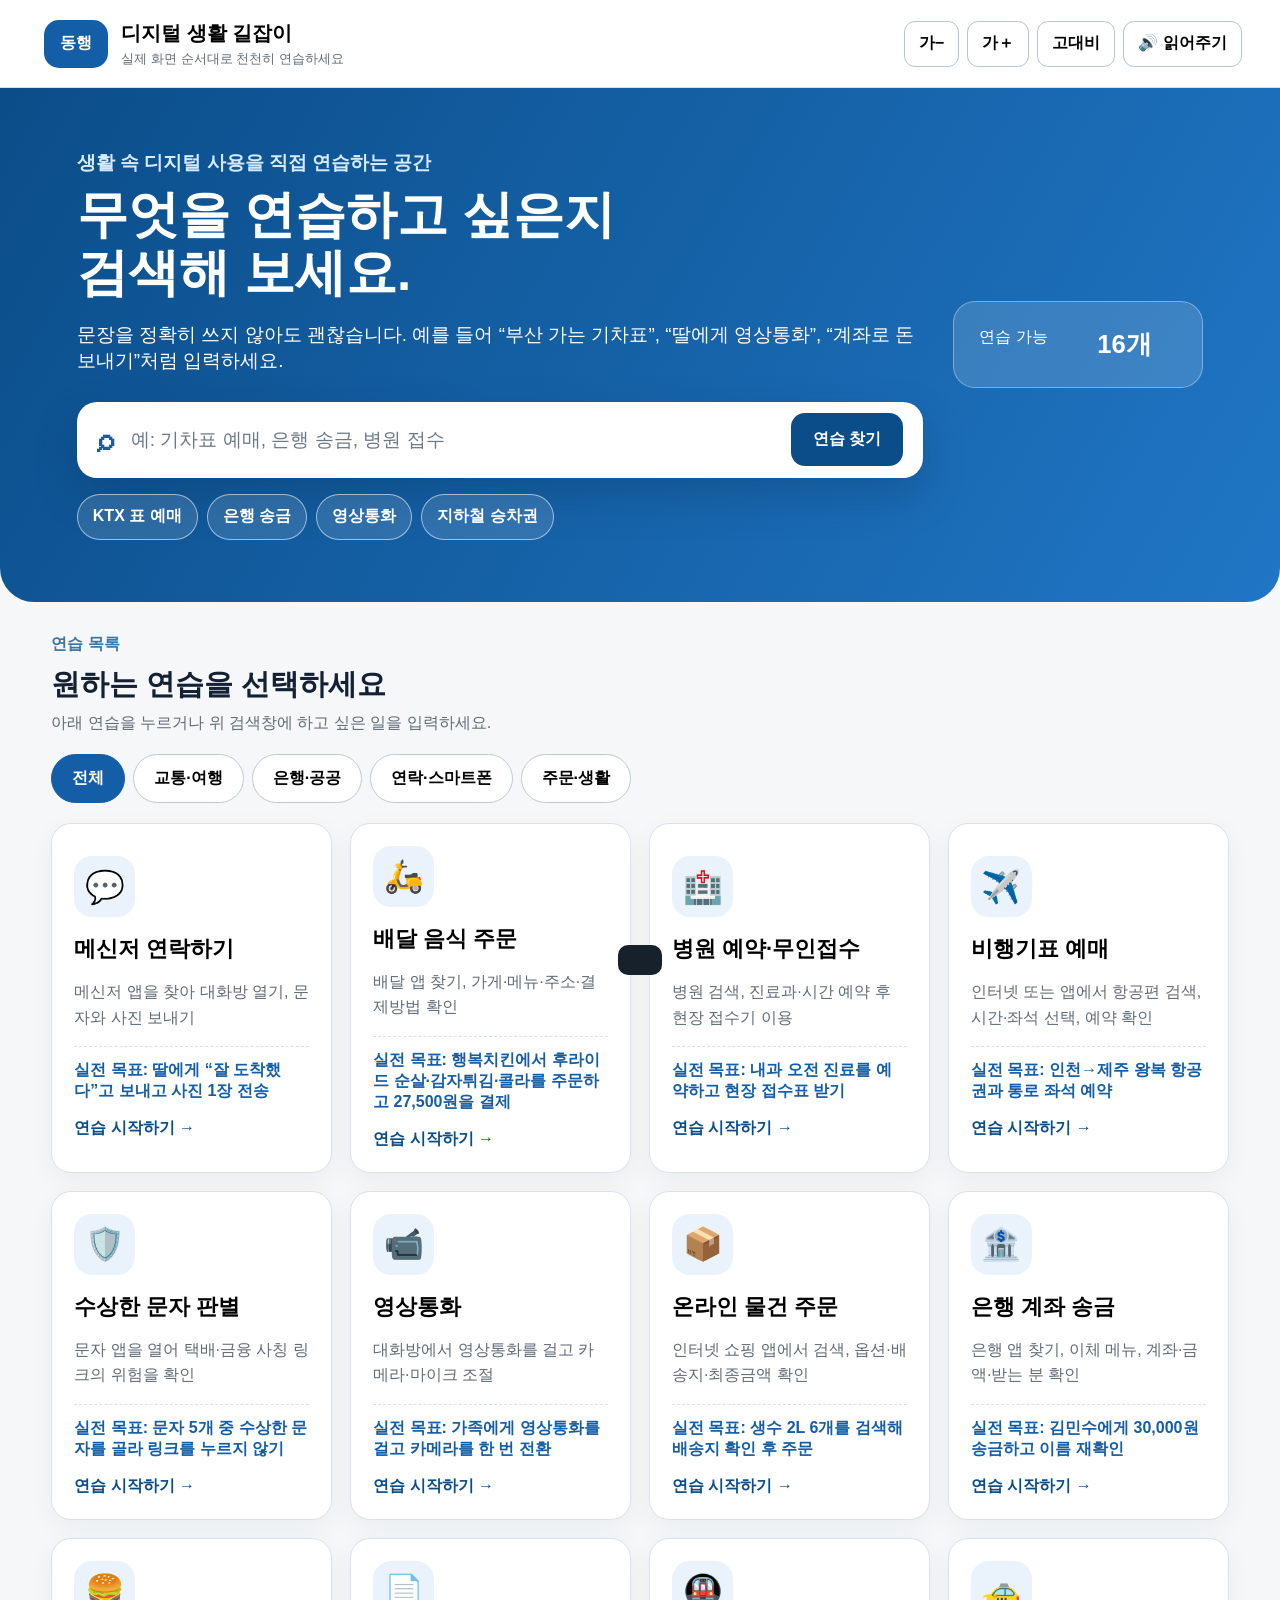
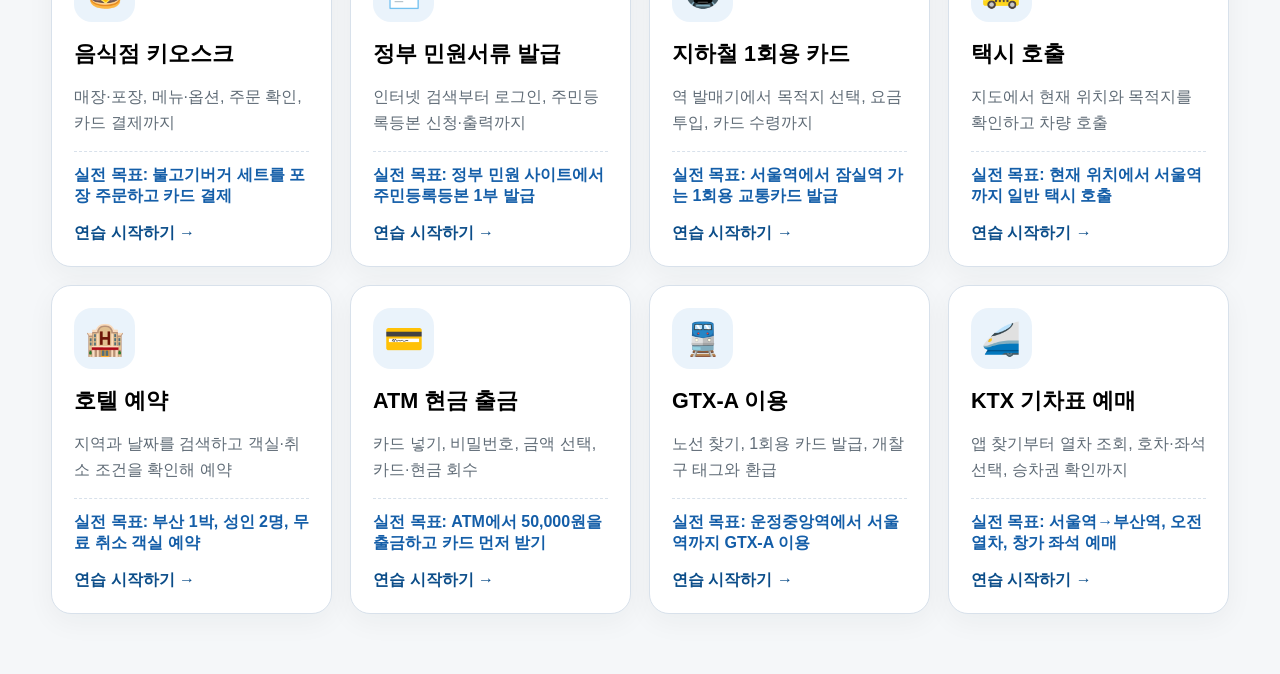
==== commit e9c296f0: "Update index.html" ====
--- a/index.html
+++ b/index.html
@@ -5,7 +5,7 @@
     <meta name="viewport" content="width=device-width, initial-scale=1" />
     <meta name="theme-color" content="#0b4d89" />
     <title>디지털 생활 길잡이</title>
-    <link rel="stylesheet" href="./style.css?v=20260718-v34" />
+    <link rel="stylesheet" href="./style.css?v=20260718-v42-real-apps" />
   </head>
   <body>
     <a class="skip-link" href="#main">본문으로 바로가기</a>
@@ -173,6 +173,6 @@
     </main>
 
     <div id="toast" role="status" aria-live="polite"></div>
-    <script src="app.js?v=20260718-v34" defer></script>
+    <script src="app.js?v=20260718-v42-real-apps" defer></script>
   </body>
 </html>
--- a/style.css
+++ b/style.css
@@ -2791,3 +2791,433 @@
 .browser-shell{width:min(920px,100%)!important;height:min(760px,calc(100dvh - 190px))!important;overflow:hidden!important;border-radius:24px!important}.browser-shell .site-page{height:calc(100% - 64px)!important;overflow:auto!important}.browser-bottom{position:sticky!important;bottom:0!important;width:100%!important;box-sizing:border-box!important}.chat-app{width:min(480px,100%)!important;height:min(760px,calc(100dvh - 190px))!important;margin:auto!important;overflow:hidden!important;border-radius:28px!important}.rail-page{width:min(960px,100%)!important;max-height:calc(100dvh - 190px)!important;overflow:auto!important;border-radius:24px!important}.command-box{align-items:flex-start!important}.command-box h2{font-size:clamp(22px,2vw,31px)!important;line-height:1.38!important;max-width:100%!important}
 @media(max-width:999px){#launcherView .launcher-layout,#practiceView .practice-layout{grid-template-columns:1fr!important;height:auto!important}#launcherView .phone-shell{width:min(390px,94vw)!important;height:auto!important;min-height:0!important;aspect-ratio:9/19.5!important}#practiceView .simulator{overflow:visible!important;padding:8px!important}#practiceView .simulator>.release-phone-ui,#practiceView .simulator>.air-app{width:min(430px,96vw)!important;height:min(760px,178vw)!important;min-height:620px!important}.browser-shell,.chat-app{height:min(740px,170vw)!important}.mission-panel{max-width:none!important}.air-content{padding:14px}}
 @media(max-width:430px){#launcherView .phone-shell{width:94vw!important}.air-seat-row{grid-template-columns:24px repeat(3,34px) 34px repeat(3,34px);gap:3px}.air-seat{width:34px;height:34px}.flight-card{grid-template-columns:62px 1fr 62px;padding:12px}.route-card{grid-template-columns:1fr 42px 1fr}.air-content{padding:11px}.command-box h2{font-size:22px!important}}
+
+/* v34: no-clipping release — full device visible, concise aligned instructions */
+#practiceView .practice-layout {
+  height: auto !important;
+  min-height: calc(100dvh - 150px) !important;
+  align-items: start !important;
+}
+#practiceView .mission-panel {
+  position: sticky !important;
+  top: 104px !important;
+  align-self: start !important;
+  max-height: calc(100dvh - 125px) !important;
+  overflow: auto !important;
+}
+#practiceView .simulator {
+  min-height: 820px !important;
+  height: auto !important;
+  overflow: visible !important;
+  padding: 24px !important;
+  align-items: flex-start !important;
+}
+#practiceView .practice-phone {
+  width: min(430px, 100%) !important;
+  height: auto !important;
+  aspect-ratio: 9 / 19.5 !important;
+  min-height: 0 !important;
+  max-height: none !important;
+  flex: 0 0 auto !important;
+  border: 11px solid #111318 !important;
+  border-radius: 46px !important;
+  background: #111318 !important;
+  overflow: hidden !important;
+  box-shadow: 0 22px 58px rgba(20, 38, 62, .24) !important;
+}
+#practiceView .practice-phone-screen {
+  inset: 0 !important;
+  border-radius: 34px !important;
+  overflow: hidden !important;
+}
+#practiceView .practice-phone-camera {
+  top: 8px !important;
+}
+#practiceView .kakao-app,
+#practiceView .chat-app,
+#practiceView .conversation-view,
+#practiceView .call-choice,
+#practiceView .video-call-screen {
+  width: 100% !important;
+  height: 100% !important;
+  max-height: none !important;
+  min-height: 0 !important;
+  border-radius: 0 !important;
+  overflow: hidden !important;
+}
+#practiceView .kakao-chat-list,
+#practiceView .friends-section,
+#practiceView .realistic-chat-body {
+  flex: 1 1 auto !important;
+  min-height: 0 !important;
+  overflow-y: auto !important;
+  overflow-x: hidden !important;
+  padding-bottom: 8px !important;
+}
+#practiceView .kakao-bottom,
+#practiceView .realistic-chat-input {
+  position: relative !important;
+  bottom: auto !important;
+  flex: 0 0 auto !important;
+  z-index: 8 !important;
+}
+#practiceView .kakao-bottom {
+  min-height: 68px !important;
+  padding-bottom: 8px !important;
+}
+#practiceView .kakao-top {
+  padding-top: 22px !important;
+  flex: 0 0 74px !important;
+}
+#practiceView .chat-filter {
+  flex: 0 0 auto !important;
+}
+#practiceView .messenger-row {
+  min-height: 76px !important;
+}
+#practiceView .concise-mission #currentInstruction,
+#practiceView .command-box h2 {
+  font-size: clamp(1.25rem, 1.65vw, 1.72rem) !important;
+  line-height: 1.42 !important;
+  letter-spacing: -0.025em !important;
+  word-break: keep-all !important;
+  overflow-wrap: normal !important;
+}
+#practiceView .command-box {
+  grid-template-columns: 58px minmax(0, 1fr) !important;
+  gap: 16px !important;
+  padding: 22px !important;
+}
+#practiceView .command-number {
+  width: 58px !important;
+  height: 58px !important;
+  flex: 0 0 58px !important;
+}
+/* All simulator cards must fit their own viewport instead of being clipped by the page. */
+#practiceView .simulator > *,
+#practiceView .simulator .browser-shell,
+#practiceView .simulator .rail-page,
+#practiceView .simulator .bank-app,
+#practiceView .simulator .kiosk-stage,
+#practiceView .simulator .air-app {
+  max-width: 100% !important;
+  min-width: 0 !important;
+}
+#practiceView .browser-shell,
+#practiceView .rail-page,
+#practiceView .bank-app,
+#practiceView .air-app {
+  max-height: none !important;
+}
+@media (max-width: 999px) {
+  #practiceView .practice-layout {
+    grid-template-columns: 1fr !important;
+    min-height: 0 !important;
+  }
+  #practiceView .mission-panel {
+    position: static !important;
+    max-height: none !important;
+    overflow: visible !important;
+  }
+  #practiceView .simulator {
+    min-height: 0 !important;
+    padding: 16px 8px 34px !important;
+  }
+  #practiceView .practice-phone {
+    width: min(420px, 94vw) !important;
+  }
+}
+@media (max-width: 480px) {
+  #practiceView .practice-phone {
+    width: min(390px, calc(100vw - 18px)) !important;
+    border-width: 9px !important;
+    border-radius: 39px !important;
+  }
+  #practiceView .practice-phone-screen {
+    border-radius: 29px !important;
+  }
+  #practiceView .command-box {
+    grid-template-columns: 48px minmax(0, 1fr) !important;
+    padding: 17px !important;
+  }
+  #practiceView .command-number {
+    width: 48px !important;
+    height: 48px !important;
+    flex-basis: 48px !important;
+  }
+}
+
+/* v35: 페이지 스크롤 허용 — 화면을 한 뷰포트에 억지로 압축하지 않음 */
+@media (min-width: 1000px) {
+  html,
+  body,
+  body:has(#launcherView.active),
+  body:has(#practiceView.active) {
+    height: auto !important;
+    min-height: 100% !important;
+    overflow-x: hidden !important;
+    overflow-y: auto !important;
+  }
+
+  #launcherView.active,
+  #practiceView.active {
+    height: auto !important;
+    min-height: calc(100dvh - 86px) !important;
+    overflow: visible !important;
+    padding: 18px 24px 48px !important;
+  }
+
+  #launcherView .launcher-layout,
+  #practiceView .practice-layout {
+    height: auto !important;
+    min-height: 0 !important;
+    align-items: start !important;
+    overflow: visible !important;
+  }
+
+  #practiceView .practice-layout {
+    grid-template-columns: minmax(300px, 390px) minmax(0, 1fr) !important;
+    gap: 22px !important;
+  }
+
+  #launcherView .mission-panel,
+  #practiceView .mission-panel,
+  #practiceView .mission-panel.sticky,
+  #practiceView .concise-mission {
+    height: auto !important;
+    min-height: 0 !important;
+    max-height: none !important;
+    overflow: visible !important;
+  }
+
+  #practiceView .mission-panel.sticky,
+  #practiceView .concise-mission {
+    position: sticky !important;
+    top: 104px !important;
+  }
+
+  #practiceView .simulator {
+    position: static !important;
+    width: 100% !important;
+    height: auto !important;
+    min-height: 760px !important;
+    max-height: none !important;
+    overflow: visible !important;
+    padding: 22px !important;
+    align-items: flex-start !important;
+  }
+
+  #practiceView .simulator > * {
+    width: min(100%, 980px) !important;
+    height: auto !important;
+    max-height: none !important;
+    flex: 0 0 auto !important;
+  }
+
+  #practiceView .practice-phone,
+  #practiceView .release-phone-ui,
+  #practiceView .simulator > .release-phone-ui,
+  #practiceView .simulator > .air-app {
+    width: min(500px, 100%) !important;
+    height: 800px !important;
+    min-height: 800px !important;
+    max-height: none !important;
+    flex: 0 0 auto !important;
+  }
+
+  #practiceView :is(.browser-shell,.browser-phone,.bank-app,.chat-app,.messenger-realistic,.conversation-view) {
+    height: 800px !important;
+    min-height: 800px !important;
+    max-height: none !important;
+  }
+
+  #practiceView :is(.rail-page,.site-page,.kiosk-wrap,.kiosk-stage) {
+    height: auto !important;
+    min-height: 720px !important;
+    max-height: none !important;
+    overflow: visible !important;
+  }
+}
+
+/* 태블릿·휴대폰: 안내 다음에 연습 화면이 자연스럽게 이어지도록 함 */
+@media (max-width: 999px) {
+  html,
+  body,
+  body:has(#launcherView.active),
+  body:has(#practiceView.active) {
+    height: auto !important;
+    min-height: 100% !important;
+    overflow-x: hidden !important;
+    overflow-y: auto !important;
+  }
+
+  #launcherView.active,
+  #practiceView.active {
+    height: auto !important;
+    min-height: 100dvh !important;
+    overflow: visible !important;
+    padding-bottom: 40px !important;
+  }
+
+  #launcherView .launcher-layout,
+  #practiceView .practice-layout,
+  #practiceView .mission-panel,
+  #practiceView .mission-panel.sticky,
+  #practiceView .simulator {
+    height: auto !important;
+    max-height: none !important;
+    overflow: visible !important;
+  }
+
+  #practiceView .simulator {
+    min-height: 0 !important;
+    align-items: flex-start !important;
+  }
+
+  #practiceView .practice-phone,
+  #practiceView .release-phone-ui,
+  #practiceView .simulator > .release-phone-ui,
+  #practiceView .simulator > .air-app {
+    width: min(430px, calc(100vw - 24px)) !important;
+    height: min(800px, calc((100vw - 24px) * 1.78)) !important;
+    min-height: 650px !important;
+    max-height: none !important;
+  }
+}
+
+
+/* v36 release-quality visual system */
+.drawn-kiosk-stage{padding:28px;min-height:760px;display:flex;align-items:flex-start;justify-content:center;background:linear-gradient(180deg,#eef4f7,#dce6ec);overflow:visible}
+.drawn-kiosk{width:min(760px,100%);background:linear-gradient(160deg,#38434b,#20282e);border-radius:34px 34px 18px 18px;padding:22px;box-shadow:0 28px 70px rgba(20,35,45,.28),inset 0 0 0 2px rgba(255,255,255,.1)}
+.kiosk-brand-row{height:62px;display:flex;align-items:center;gap:14px;color:#fff;padding:0 14px}.kiosk-brand-mark{display:grid;place-items:center;width:42px;height:42px;border-radius:12px;background:#2f80ed;font-weight:900}.kiosk-brand-row strong{font-size:1.35rem}.kiosk-help{margin-left:auto;font-size:.95rem;color:#d8e6ee}
+.kiosk-display{background:#0b1115;border:10px solid #111;border-radius:16px;padding:12px;box-shadow:inset 0 0 0 2px #59636a}.kiosk-display-inner{min-height:500px;background:#f8fbfd;border-radius:8px;padding:28px;overflow:auto}.kiosk-display-inner h2{font-size:clamp(1.5rem,3vw,2.25rem);text-align:center;margin:14px 0 26px}.kiosk-menu{grid-template-columns:repeat(2,minmax(0,1fr));gap:18px}.kiosk-menu button{min-height:130px;border:3px solid #226bb0;border-radius:18px;background:#fff;font-size:1.35rem;font-weight:900;box-shadow:0 8px 18px rgba(34,107,176,.12)}
+.kiosk-hardware-panel{display:grid;grid-template-columns:1.2fr 1fr 1fr;gap:18px;padding:22px 14px 8px}.hardware-unit{min-height:110px;border:0;border-radius:16px;background:#171e23;color:#fff;display:flex;flex-direction:column;align-items:center;justify-content:center;gap:12px;box-shadow:inset 0 0 0 2px #59636a}.hardware-unit b{font-size:.92rem}.hardware-unit.active-slot{outline:5px solid #ffd43b;box-shadow:0 0 0 9px rgba(255,212,59,.25)}.slot-line,.card-mouth,.cash-mouth{display:block;width:70%;height:12px;border-radius:6px;background:#050708;box-shadow:inset 0 2px 3px #000}.cash-mouth{height:26px;border:4px solid #74808a}.kiosk-base{height:40px;display:flex;justify-content:center;align-items:flex-end}.kiosk-base span{width:48%;height:16px;border-radius:12px;background:#11181d}
+.delivery-phone{--phone-width:390px}.delivery-app{height:100%;background:#f7f7f7;display:flex;flex-direction:column;color:#222;overflow:hidden}.delivery-status{height:30px;padding:7px 16px 3px;display:flex;justify-content:space-between;font-size:.78rem;font-weight:800;background:#fff}.delivery-top{height:54px;background:#fff;display:grid;grid-template-columns:46px 1fr 46px;align-items:center;border-bottom:1px solid #eee}.delivery-top strong{text-align:center;font-size:1.15rem}.delivery-top button{border:0;background:transparent;font-size:1.35rem}.delivery-home,.delivery-list-page,.store-detail,.menu-option-page,.cart-page,.order-page,.delivery-tracking{flex:1;overflow:auto;padding-bottom:78px}.delivery-address{margin:12px 14px 8px;width:calc(100% - 28px);border:0;background:#fff;border-radius:14px;padding:13px 15px;text-align:left;display:grid;grid-template-columns:1fr auto;box-shadow:0 3px 12px rgba(0,0,0,.05)}.delivery-address span,.delivery-address b{grid-column:1}.delivery-address span{font-size:.76rem;color:#666}.delivery-address i{grid-row:1/3;grid-column:2;align-self:center}.delivery-search{margin:8px 14px;background:#fff;border:2px solid #25b8b2;border-radius:14px;display:flex;align-items:center;padding-left:12px;overflow:hidden}.delivery-search input{flex:1;border:0;padding:13px 8px;font-size:.95rem;min-width:0}.delivery-search button{border:0;background:#25b8b2;color:white;padding:14px 16px;font-weight:900}.delivery-banner{margin:12px 14px;padding:18px;border-radius:18px;background:linear-gradient(135deg,#27c4bd,#79ddd7);color:#083b39;display:flex;flex-direction:column;gap:5px}.food-categories{display:grid;grid-template-columns:repeat(4,1fr);gap:14px 8px;padding:14px}.food-categories button{border:0;background:transparent;display:flex;flex-direction:column;align-items:center;gap:7px}.food-categories span{width:54px;height:54px;border-radius:19px;background:white;display:grid;place-items:center;font-size:1.7rem;box-shadow:0 5px 14px rgba(0,0,0,.06)}.food-categories b{font-size:.82rem}.delivery-section{margin:4px 14px 86px;background:#fff;padding:16px;border-radius:16px}.mini-store-row{display:flex;gap:12px;align-items:center}.mini-store-row>span{font-size:2.4rem}.mini-store-row small{display:block;color:#666;margin-top:4px}.delivery-nav{position:absolute;left:0;right:0;bottom:0;height:62px;background:white;border-top:1px solid #ddd;display:grid;grid-template-columns:repeat(5,1fr);z-index:5}.delivery-nav button{border:0;background:transparent;font-size:.72rem}.delivery-nav .active{color:#159b96;font-weight:900}.delivery-filter-row{display:flex;gap:8px;padding:12px 14px;background:white;position:sticky;top:0;z-index:2}.delivery-filter-row button{border:1px solid #ddd;border-radius:18px;background:white;padding:8px 12px}.delivery-filter-row .active{background:#222;color:white}.store-card{width:calc(100% - 28px);margin:10px 14px;border:0;background:white;border-radius:16px;padding:14px;display:grid;grid-template-columns:76px 1fr auto;gap:12px;text-align:left;box-shadow:0 4px 14px rgba(0,0,0,.05)}.store-photo{width:76px;height:76px;border-radius:14px;background:#fff2d7;display:grid;place-items:center;font-size:2.6rem}.store-copy h3{margin:1px 0 5px}.store-copy p,.store-copy small{margin:3px 0;color:#666}.store-copy p b{color:#f07b00}.store-hero{height:150px;background:linear-gradient(135deg,#ffecd0,#ffd58d);display:grid;place-items:center;font-size:5rem}.store-title{background:white;padding:18px}.store-title h2{margin:0}.store-title p{color:#f07b00}.store-title div{display:flex;gap:8px}.store-title div span{font-size:.8rem;padding:5px 8px;background:#f4f4f4;border-radius:7px}.menu-tabs{position:sticky;top:0;background:white;display:flex;border-bottom:1px solid #eee;z-index:2}.menu-tabs button{flex:1;border:0;background:white;padding:13px 5px}.menu-tabs .active{border-bottom:3px solid #24b8b2;font-weight:900}.menu-list{padding:10px 14px}.menu-card{width:100%;border:0;border-bottom:1px solid #eee;background:white;padding:15px;display:grid;grid-template-columns:1fr 80px;text-align:left}.menu-card h3,.menu-card p{margin:0 0 6px}.menu-card p{color:#666;font-size:.87rem}.menu-card>span{display:grid;place-items:center;font-size:2.5rem;background:#fff3dc;border-radius:14px}.option-product{display:flex;gap:14px;align-items:center;padding:18px;background:white}.option-product>span{font-size:3rem}.menu-option-page section{background:white;margin-top:9px;padding:16px}.menu-option-page section h3{display:flex;justify-content:space-between}.menu-option-page section em{font-style:normal;color:#15a39d;font-size:.75rem}.menu-option-page label{display:flex;align-items:center;gap:9px;padding:13px 2px;border-top:1px solid #eee}.menu-option-page label b{margin-left:auto;font-size:.85rem}.quantity-row{background:white;margin-top:9px;padding:16px;display:flex;justify-content:space-between}.quantity-row div{display:flex;align-items:center;gap:16px}.quantity-row button,.cart-qty button{width:32px;height:32px;border:1px solid #ddd;border-radius:50%;background:white}.delivery-main-button{position:sticky;bottom:0;width:calc(100% - 28px);margin:14px;border:0;border-radius:14px;background:#25b8b2;color:#083c39;padding:17px;font-size:1.05rem;font-weight:900;box-shadow:0 -7px 20px rgba(247,247,247,.9)}.cart-page h2,.order-page h2{padding:16px;margin:0;background:white}.cart-store{background:white;padding:14px;border-top:1px solid #eee;display:flex;justify-content:space-between;font-weight:900}.cart-store button{border:1px solid #ddd;background:white;border-radius:8px}.cart-item{background:white;padding:15px;display:grid;grid-template-columns:48px 1fr auto;gap:10px}.cart-item>span{font-size:2.2rem}.cart-item h3,.cart-item p{margin:0 0 5px}.cart-item p{font-size:.82rem;color:#666}.cart-qty{display:flex;align-items:center;gap:7px}.cart-price,.price-detail{margin-top:9px;background:white;padding:16px}.cart-price div,.price-detail div,.summary-line{display:flex;justify-content:space-between;padding:8px 0}.cart-price .total,.price-detail .total{border-top:1px solid #ddd;margin-top:7px;padding-top:14px}.order-section{margin-top:9px;background:white;padding:16px}.order-section h3{margin-top:0}.delivery-type,.payment-option{width:100%;border:1px solid #e3e3e3;background:white;border-radius:14px;margin:8px 0;padding:14px;display:flex;justify-content:space-between;text-align:left}.delivery-type p,.payment-option p{margin:3px 0;color:#666;font-size:.8rem}.payment-option{justify-content:flex-start;gap:12px;align-items:center}.payment-option>span{font-size:1.7rem}.payment-option.selected{border:3px solid #25b8b2;background:#edfffd}.address-card{position:relative;border:1px solid #ddd;border-radius:12px;padding:13px;display:flex;flex-direction:column}.address-card button{position:absolute;right:10px;top:10px}.order-section select{width:100%;padding:13px;border:1px solid #ccc;border-radius:10px}.coupon-section button{width:100%;display:grid;grid-template-columns:1fr auto;gap:4px;text-align:left;border:1px solid #ddd;background:white;border-radius:12px;padding:13px}.coupon-section button i{grid-row:1/3;grid-column:2;align-self:center}.coupon-section button.applied{border:2px solid #25b8b2;background:#edfffd}.order-agree,.hospital-check{display:flex;gap:8px;padding:14px;background:white}.delivery-tracking{text-align:center;padding:34px 20px}.tracking-check,.complete-mark{width:72px;height:72px;border-radius:50%;background:#25b8b2;color:white;display:grid;place-items:center;font-size:2rem;margin:10px auto}.tracking-map{display:flex;align-items:center;justify-content:center;gap:8px;margin:28px 0}.tracking-map i{height:3px;width:44px;background:#25b8b2}.tracking-card{background:white;border-radius:16px;padding:16px;text-align:left}.tracking-card div{display:flex;justify-content:space-between;padding:8px}
+.hospital-web{width:min(1080px,100%);margin:auto;background:#f5f7fa;min-height:720px;border:1px solid #ccd5df;border-radius:16px;overflow:hidden}.hospital-browser{height:50px;background:white;border-bottom:1px solid #ddd;display:grid;grid-template-columns:32px 32px 32px 1fr;align-items:center;padding:0 14px;gap:4px}.hospital-browser div{border:1px solid #bdc6d0;border-radius:22px;padding:8px 14px;font-weight:700}.hospital-web header{background:#134b7f;color:white;padding:22px 30px;display:flex;align-items:center;justify-content:space-between}.hospital-web header b{font-size:1.55rem}.hospital-web header span{display:block;font-size:.8rem;opacity:.85}.hospital-web header nav{display:flex;gap:5px}.hospital-web header nav button{border:0;background:transparent;color:white;padding:9px}.hospital-web main{padding:28px}.hospital-steps{display:grid;grid-template-columns:repeat(4,1fr);background:white;border-radius:12px;overflow:hidden;margin-bottom:20px}.hospital-steps span{padding:14px;text-align:center;border-right:1px solid #eee}.hospital-steps .active{background:#e7f2fc;color:#0b5d9b;font-weight:900}.hospital-card{background:white;border-radius:18px;padding:28px;box-shadow:0 6px 20px rgba(40,60,80,.07)}.department-grid{display:grid;grid-template-columns:repeat(2,1fr);gap:14px}.department-grid button{border:1px solid #ccd5df;background:white;border-radius:14px;padding:20px;text-align:left;display:grid;grid-template-columns:56px 1fr;gap:4px 12px}.department-grid button>span{grid-row:1/3;font-size:2rem}.department-grid small{color:#667}.reason-list{display:grid;gap:12px}.reason-list button{border:1px solid #ccd5df;background:white;border-radius:12px;text-align:left;padding:17px;font-size:1rem}.hospital-calendar{max-width:520px;margin:auto}.calendar-title{display:flex;justify-content:space-between;align-items:center}.calendar-title button{border:0;background:white;font-size:1.5rem}.hospital-days{display:grid;grid-template-columns:repeat(7,1fr);gap:7px;margin-top:12px}.hospital-days span{text-align:center;font-size:.8rem;color:#667}.hospital-days button{border:0;background:#f1f5f8;border-radius:10px;padding:10px}.hospital-days button.today{outline:2px solid #6faee0}.hospital-days button.selected,.time-slots button.selected{background:#1d6ead;color:white}.time-slots{margin-top:22px}.time-slots button{border:1px solid #ccd5df;background:white;border-radius:10px;padding:10px 16px;margin:5px}.hospital-primary{width:100%;margin-top:22px;border:0;border-radius:12px;background:#1d6ead;color:white;padding:16px;font-weight:900;font-size:1rem}.hospital-summary{display:grid;gap:0;border:1px solid #d9e0e7;border-radius:12px;overflow:hidden}.hospital-summary div{display:grid;grid-template-columns:140px 1fr;padding:16px;border-bottom:1px solid #e7ebef}.hospital-summary div:last-child{border:0}.hospital-summary span{color:#667}.hospital-complete{text-align:center}.reservation-number{display:inline-flex;gap:15px;padding:14px 20px;background:#eef6fc;border-radius:12px;margin:14px}.reception-ticket{max-width:360px;margin:15px auto;background:white;border:2px dashed #444;padding:20px;display:grid;grid-template-columns:1fr 1fr;gap:12px;text-align:left}.reception-ticket strong{font-size:1.5rem}.reception-ticket small{grid-column:1/3;text-align:center;border-top:1px dashed #777;padding-top:12px}
+@media(max-width:760px){.drawn-kiosk-stage{padding:10px;min-height:auto}.drawn-kiosk{padding:10px;border-radius:20px}.kiosk-display{padding:7px}.kiosk-display-inner{min-height:430px;padding:16px}.kiosk-hardware-panel{grid-template-columns:1fr;gap:8px}.hardware-unit{min-height:70px}.hospital-web{border-radius:0}.hospital-web header{padding:14px 16px}.hospital-web header nav{display:none}.hospital-web main{padding:12px}.hospital-steps span{font-size:.72rem;padding:10px 4px}.hospital-card{padding:16px}.department-grid{grid-template-columns:1fr}.hospital-summary div{grid-template-columns:1fr;gap:6px}.delivery-phone{--phone-width:min(390px,96vw)}}
+
+.kiosk-category-tabs{display:flex;gap:8px;margin-bottom:18px}.kiosk-category-tabs button{flex:1;border:1px solid #b8c7d4;background:white;border-radius:10px;padding:12px;font-weight:800}.kiosk-category-tabs .active{background:#226bb0;color:white}.kiosk-food-grid{display:grid;grid-template-columns:repeat(2,1fr);gap:14px}.kiosk-food-grid button{border:2px solid #d4e0e9;background:white;border-radius:14px;padding:18px;display:flex;flex-direction:column;align-items:center;gap:7px}.kiosk-food-grid button>span{font-size:3rem}.kiosk-food-grid button b{font-size:1.12rem}.kiosk-option-card{background:white;border:1px solid #d7e0e7;border-radius:14px;padding:15px;margin:12px 0}.kiosk-option-card label{display:flex;justify-content:space-between;padding:13px 4px;border-top:1px solid #eee}.kiosk-order-summary{background:white;border:1px solid #d7e0e7;border-radius:14px;padding:18px}.kiosk-order-summary>div:first-child{display:grid;grid-template-columns:1fr auto}.kiosk-order-summary span{display:block;color:#667}.summary-total{display:flex;justify-content:space-between;border-top:1px solid #ddd;margin-top:15px;padding-top:15px}.kiosk-pay-grid{display:grid;grid-template-columns:1fr 1fr;gap:14px;margin-top:16px}.kiosk-pay-grid button{padding:20px;border:2px solid #226bb0;border-radius:14px;background:white;font-size:1.2rem;font-weight:900}.kiosk-center-copy{text-align:center;font-size:1.1rem}.pin-dots{text-align:center;font-size:2rem;letter-spacing:8px;margin:20px}.kiosk-keypad{display:grid;grid-template-columns:repeat(3,1fr);gap:10px;max-width:430px;margin:auto}.kiosk-keypad button{min-height:58px;border:1px solid #bbc8d2;border-radius:10px;background:white;font-size:1.2rem;font-weight:900}.amount-menu{grid-template-columns:repeat(2,1fr)}.atm-recovery{max-width:420px;margin:30px auto;background:#fff;border:2px solid #226bb0;border-radius:16px;padding:24px;display:grid;gap:12px;text-align:center}.atm-recovery b,.atm-recovery span{font-size:1.35rem}.atm-recovery small{color:#667}
+
+/* v37: phone safe-area and chat composer clipping fix */
+#practiceView .practice-phone,
+#practiceView .release-phone-ui,
+#practiceView .delivery-phone {
+  overflow: visible !important;
+  margin-bottom: 24px !important;
+}
+
+#practiceView .practice-phone-screen,
+#practiceView .release-phone-ui > .practice-phone-screen {
+  overflow: hidden !important;
+  box-sizing: border-box !important;
+}
+
+#practiceView .conversation-view {
+  display: flex !important;
+  flex-direction: column !important;
+  height: 100% !important;
+  min-height: 0 !important;
+  padding-bottom: 22px !important;
+  box-sizing: border-box !important;
+  background: #fff !important;
+}
+
+#practiceView .conversation-view .realistic-chat-body {
+  flex: 1 1 auto !important;
+  min-height: 0 !important;
+  overflow-y: auto !important;
+  padding-bottom: 16px !important;
+}
+
+#practiceView .conversation-view .realistic-chat-input {
+  flex: 0 0 auto !important;
+  width: 100% !important;
+  min-height: 76px !important;
+  padding: 10px 12px 12px !important;
+  box-sizing: border-box !important;
+  display: flex !important;
+  align-items: center !important;
+  gap: 8px !important;
+  background: #fff !important;
+  border-top: 1px solid #e1e6eb !important;
+  position: relative !important;
+  inset: auto !important;
+  transform: none !important;
+  overflow: visible !important;
+  z-index: 12 !important;
+}
+
+#practiceView .conversation-view .attach-button {
+  flex: 0 0 44px !important;
+}
+
+#practiceView .conversation-view .chat-input-box {
+  flex: 1 1 auto !important;
+  min-width: 0 !important;
+  height: 44px !important;
+  box-sizing: border-box !important;
+}
+
+#practiceView .conversation-view .send-chat-button {
+  flex: 0 0 64px !important;
+}
+
+#practiceView .practice-phone-homebar {
+  bottom: 7px !important;
+  z-index: 30 !important;
+  pointer-events: none !important;
+}
+
+#practiceView .simulator {
+  padding-bottom: 48px !important;
+}
+
+@media (max-width: 760px) {
+  #practiceView .practice-phone,
+  #practiceView .release-phone-ui,
+  #practiceView .delivery-phone {
+    width: min(430px, 96vw) !important;
+    max-width: 100% !important;
+    margin: 0 auto 28px !important;
+  }
+
+  #practiceView .conversation-view {
+    padding-bottom: 24px !important;
+  }
+
+  #practiceView .conversation-view .realistic-chat-input {
+    min-height: 74px !important;
+    padding: 9px 9px 12px !important;
+    gap: 6px !important;
+  }
+
+  #practiceView .conversation-view .attach-button {
+    flex-basis: 42px !important;
+    width: 42px !important;
+    height: 42px !important;
+  }
+
+  #practiceView .conversation-view .send-chat-button {
+    flex-basis: 58px !important;
+    min-width: 58px !important;
+    height: 42px !important;
+  }
+}
+
+/* v38 항공권 진행 순서 보정 */
+.selected-flight-mini{display:flex;justify-content:space-between;align-items:center;gap:12px;padding:14px 16px;margin-bottom:12px;border-radius:16px;background:#eef4ff;border:1px solid #c8d9f5}.selected-flight-mini b{font-size:1.05rem}.selected-flight-mini span{color:#526274}.addon-list{display:grid;gap:12px}.addon-list section{display:flex;align-items:center;justify-content:space-between;gap:14px;padding:16px;border:1px solid #dce3ec;border-radius:16px;background:#fff}.addon-list section div{display:grid;gap:5px}.addon-list section span{color:#667486;font-size:.9rem}.addon-list section>strong{color:#1769aa}.addon-skip{border:1px solid #cfd8e3;background:#f7f9fc;border-radius:12px;padding:10px 12px;white-space:nowrap}.flight-card.selected{outline:3px solid #2d6fc0;background:#eef5ff}@media(max-width:520px){.addon-list section{align-items:flex-start;flex-direction:column}.addon-skip{width:100%}.selected-flight-mini{align-items:flex-start;flex-direction:column}}
+/* v39: current-service inspired flows */
+.real-app{height:100%;background:#fff;display:flex;flex-direction:column;color:#111;overflow:hidden}.real-status{height:34px;padding:8px 18px 4px;display:flex;justify-content:space-between;font-weight:800;font-size:.82rem;background:#fff}.real-app-head{min-height:58px;padding:0 18px;display:flex;align-items:center;justify-content:space-between;border-bottom:1px solid #e8ebef;font-size:1.2rem}.real-app-body{flex:1;overflow:auto;padding:18px 16px 92px}.real-app button,.real-app input,.real-app select{font:inherit}.app-field{display:grid;gap:8px;margin:0 0 16px}.app-field span{font-weight:800;color:#4b5563}.app-field input,.app-field select{width:100%;border:1px solid #cfd6df;border-radius:14px;padding:15px;background:#fff}.app-summary{width:100%;border-collapse:collapse;background:#fff;border-radius:16px;overflow:hidden}.app-summary th,.app-summary td{padding:13px 10px;border-bottom:1px solid #edf0f3;text-align:left;vertical-align:top}.app-summary th{width:35%;color:#677180}.success-mark{width:74px;height:74px;margin:30px auto 15px;border-radius:50%;display:grid;place-items:center;background:#e7f8ee;color:#1b9a52;font-size:2.4rem;font-weight:900}.center-title{text-align:center;line-height:1.45}.receipt-card{display:grid;gap:8px;background:#f5f7fa;padding:18px;border-radius:16px;margin:18px 0}.receipt-card span{color:#667085}
+/* KB */
+.kb-ui{background:#f6f4ef}.kb-ui .real-app-head{background:#ffcc00}.kb-greeting{display:flex;justify-content:space-between;align-items:end;margin-bottom:16px}.kb-greeting b{font-size:1.25rem}.kb-account{background:#fff;border-radius:20px;padding:20px;box-shadow:0 8px 22px rgba(0,0,0,.08);display:grid;gap:9px}.kb-account strong{font-size:1.8rem}.kb-account div{display:flex;gap:10px;margin-top:10px}.kb-account button,.kb-quick button{border:0;border-radius:12px;padding:12px;background:#f1f2f4;font-weight:800}.kb-quick{display:grid;grid-template-columns:repeat(4,1fr);gap:9px;margin-top:18px}.kb-tabs{display:flex;gap:8px;margin-bottom:18px}.kb-tabs button{flex:1;padding:12px;border:0;border-radius:14px;background:#eceef1}.kb-tabs .active{background:#222;color:#fff}.kb-transfer-type{width:100%;text-align:left;display:grid;gap:6px;padding:18px;border:1px solid #e1e4e8;border-radius:16px;background:#fff;margin-bottom:12px}.kb-transfer-type span{color:#687386}.kb-primary,.kb-secondary{width:100%;border:0;border-radius:14px;padding:16px;font-weight:900;margin-top:12px}.kb-primary{background:#ffcc00;color:#111}.kb-secondary{background:#e9ecef}.kb-recipient,.kb-confirm-person{display:grid;gap:7px;background:#fff;border-radius:16px;padding:18px;margin-bottom:18px}.kb-amount{display:flex;align-items:center;border-bottom:2px solid #111;padding:14px 0}.kb-amount input{width:100%;border:0;background:transparent;text-align:right;font-size:2rem;font-weight:900}.kb-shortcuts{display:grid;grid-template-columns:repeat(4,1fr);gap:8px;margin:14px 0}.kb-shortcuts button{border:0;border-radius:10px;padding:10px;background:#eceff2}.kb-pin-title{text-align:center;font-weight:800}.mini-keypad{display:grid;grid-template-columns:repeat(3,1fr);gap:8px}.mini-keypad button{padding:14px;border:0;border-radius:12px;background:#fff;font-weight:800}
+/* Coupang */
+.coupang-ui{background:#fff}.coupang-ui .real-app-head{color:#e02b22}.coupang-nav{position:absolute;left:0;right:0;bottom:0;height:66px;border-top:1px solid #ddd;background:#fff;display:grid;grid-template-columns:repeat(5,1fr);z-index:3}.coupang-nav button{border:0;background:#fff;font-size:.72rem}.coupang-search{display:flex;border:2px solid #2d6cdf;border-radius:10px;overflow:hidden}.coupang-search input{flex:1;border:0;padding:13px}.coupang-search button{border:0;background:#2d6cdf;color:#fff;padding:0 16px;font-weight:900}.coupang-search.small{margin-bottom:12px}.coupang-banner{margin:14px 0;background:linear-gradient(135deg,#dff0ff,#f7fbff);border-radius:16px;padding:20px;font-weight:900}.coupang-cats,.cp-sort{display:grid;grid-template-columns:repeat(4,1fr);gap:8px}.coupang-cats button,.cp-sort button{border:1px solid #e0e4ea;background:#fff;border-radius:12px;padding:12px 6px}.cp-results{display:grid;gap:12px;margin-top:14px}.cp-item{display:grid;grid-template-columns:105px 1fr;gap:12px;border:0;background:#fff;text-align:left;padding:0}.cp-photo{height:105px;border-radius:12px;background:#f1f4f7;display:grid;place-items:center;font-size:2.4rem}.cp-item div:last-child{display:grid;gap:5px}.rocket{color:#0c70d8;font-weight:900}.cp-detail-photo{height:220px;background:#eef7ff;border-radius:18px;display:grid;place-items:center;font-size:5rem}.cp-rating{color:#f59e0b}.cp-price{font-size:1.7rem}.cp-fixed-actions{display:grid;grid-template-columns:1fr 1.4fr;gap:10px;margin-top:20px}.cp-fixed-actions button,.cp-primary{border:0;border-radius:12px;padding:16px;font-weight:900}.cp-fixed-actions button:first-child{background:#fff;border:1px solid #d8dde4}.cp-fixed-actions button:last-child,.cp-primary{background:#2d6cdf;color:#fff}.cp-primary{width:100%;margin-top:14px}.cp-option,.cp-order-box{border:1px solid #e3e6ea;border-radius:16px;padding:16px;margin-bottom:14px}.cp-option label{display:flex;justify-content:space-between;margin-top:15px}.cp-cart-item{display:grid;grid-template-columns:auto 90px 1fr;gap:10px;align-items:center}.cp-cart-item .cp-photo{height:90px}.cp-cart-item div:last-child{display:grid;gap:6px}.cp-address,.cp-cart-total{border:1px solid #e0e4e8;border-radius:16px;padding:18px}.cp-cart-total{display:flex;justify-content:space-between;margin-top:16px}
+/* Kakao T */
+.taxi-ui{background:#f3f5f7}.taxi-ui .real-app-head{background:#fee500}.t-map-mini,.t-map-large{background:linear-gradient(135deg,#dfe9ea,#f8fbfb);border-radius:18px;min-height:150px;padding:20px;position:relative}.t-map-mini{display:grid;align-content:end}.t-services{display:grid;grid-template-columns:repeat(4,1fr);gap:10px;margin:16px 0}.t-services button{border:0;background:#fff;border-radius:16px;padding:14px 5px;display:grid;gap:8px;font-size:1.5rem}.t-services b{font-size:.8rem}.t-recent button{width:100%;text-align:left;padding:14px;border:0;border-bottom:1px solid #e0e4e8;background:transparent}.t-search{display:flex;gap:8px}.t-search input{flex:1;border:1px solid #cfd5dc;border-radius:12px;padding:14px}.t-search button,.t-primary{border:0;border-radius:12px;background:#111;color:#fff;padding:14px 18px;font-weight:900}.t-dest-results button{width:100%;display:grid;gap:5px;text-align:left;border:0;background:#fff;padding:16px;border-bottom:1px solid #edf0f2}.t-dest-results span{color:#6c7683}.map-road{position:absolute;background:#fff;border-radius:30px}.r1{width:80%;height:16px;left:8%;top:45%;transform:rotate(-12deg)}.r2{width:16px;height:80%;left:52%;top:10%;transform:rotate(18deg)}.pickup-pin{position:absolute;left:48%;top:42%;font-size:2rem;color:#111}.t-pickup-card,.t-driver{background:#fff;border-radius:18px;padding:16px;margin-top:14px;display:grid;gap:6px}.t-pickup-card button{margin-top:10px;border:0;border-radius:12px;padding:14px;background:#fee500;font-weight:900}.t-route-summary{display:grid;gap:6px;margin-bottom:12px}.t-car-list{display:grid;gap:10px}.t-car-list button{display:grid;grid-template-columns:45px 1fr auto;gap:10px;align-items:center;text-align:left;border:1px solid #e1e5ea;border-radius:15px;background:#fff;padding:14px}.t-car-list span{font-size:1.7rem}.t-car-list div{display:grid;gap:4px}.t-pay-list{display:grid;gap:10px}.t-pay-list label{background:#fff;border-radius:14px;padding:16px}.assigned{min-height:260px}.taxi-pin{position:absolute;left:55%;top:35%;font-size:2rem}.t-driver{grid-template-columns:58px 1fr}.driver-avatar{width:52px;height:52px;border-radius:50%;background:#e7ebef;display:grid;place-items:center;font-size:1.6rem}.t-driver>div:last-child{display:grid;gap:5px}
+/* Gov24 */
+.gov-ui{background:#fff}.gov-ui header{background:#145ca8;color:#fff;padding:18px;display:flex;justify-content:space-between}.gov-ui nav{display:flex;gap:20px;padding:12px 18px;border-bottom:1px solid #e5e8ec;font-size:.9rem}.gov-ui main{padding:20px}.gov-service-grid{display:grid;grid-template-columns:repeat(2,1fr);gap:10px}.gov-service-grid button{min-height:86px;border:1px solid #d4dae2;border-radius:14px;background:#fff;font-weight:800}.gov-primary{width:100%;border:0;border-radius:10px;background:#1769aa;color:#fff;padding:15px;font-weight:900;margin-top:16px}.gov-info,.gov-auth-card,.gov-application,.gov-document{border:1px solid #d8dee6;border-radius:14px;padding:18px}.gov-auth-tabs,.gov-methods,.gov-radio{display:grid;gap:10px}.gov-auth-tabs{grid-template-columns:1fr 1fr}.gov-auth-tabs button{padding:14px;border:1px solid #d3d9e1;border-radius:10px;background:#fff}.gov-auth-tabs .active{background:#1769aa;color:#fff}.gov-methods label,.gov-radio label{padding:14px;border:1px solid #dde2e8;border-radius:10px}.gov-application{display:grid;gap:8px}.gov-application .done{color:#138a4b;font-weight:900}.gov-document{text-align:center}.doc-lines{height:160px;margin-top:15px;background:repeating-linear-gradient(#fff 0 18px,#e8edf2 19px 20px)}
+/* Hotel */
+.hotel-ui{background:#f7f8fa}.hotel-ui header{background:#173b66;color:#fff;padding:16px;display:flex;gap:22px}.hotel-ui main{padding:20px}.hotel-search-row,.hotel-dates button{width:100%;display:flex;justify-content:space-between;align-items:center;border:1px solid #d5dbe2;border-radius:12px;background:#fff;padding:15px;margin-bottom:10px}.hotel-search-row input{border:0;text-align:right}.hotel-dates{display:grid;grid-template-columns:1fr 1fr;gap:8px}.hotel-primary{width:100%;border:0;border-radius:12px;background:#1769aa;color:#fff;padding:15px;font-weight:900;margin-top:14px}.hotel-filter{display:flex;gap:8px;overflow:auto;margin-bottom:14px}.hotel-filter button{white-space:nowrap;border:1px solid #d5dae1;border-radius:18px;background:#fff;padding:9px 13px}.hotel-results{display:grid;gap:12px}.hotel-card{display:grid;grid-template-columns:130px 1fr;gap:12px;text-align:left;border:0;background:#fff;border-radius:15px;padding:10px}.hotel-photo{min-height:120px;border-radius:12px;background:#dceaf5;display:grid;place-items:center;font-size:3rem}.hotel-card>div:last-child{display:grid;gap:6px}.hotel-hero{height:220px;background:linear-gradient(#bde2f1,#eaf7fb);display:grid;place-items:center;font-size:5rem;border-radius:18px}.hotel-detail{background:#fff;border-radius:14px;padding:16px;margin-top:12px}.hotel-detail>div{display:flex;justify-content:space-between}.room-card{display:grid;grid-template-columns:130px 1fr;gap:14px;background:#fff;border-radius:16px;padding:14px}.room-photo{display:grid;place-items:center;background:#edf2f6;border-radius:12px;font-size:3rem}.room-card>div:last-child{display:grid;gap:10px}.room-card label,.hotel-pay label{padding:12px;border:1px solid #dce1e7;border-radius:10px}.hotel-pay{display:grid;gap:8px;margin-top:14px}
+/* GTX */
+.gtx-head{display:flex;justify-content:space-between;background:#253b80;color:#fff;padding:16px;border-radius:12px}.gtx-types{display:grid;grid-template-columns:repeat(2,1fr);gap:12px}.gtx-types button{min-height:78px;border:0;border-radius:14px;background:#eef2fb;font-weight:900}.kiosk-note{background:#fff8dd;border-left:5px solid #f0bd00;padding:14px}.gtx-line{display:flex;align-items:center;justify-content:center;flex-wrap:wrap;gap:8px;padding:28px 6px}.gtx-line button{border:2px solid #263d83;background:#fff;border-radius:50px;padding:12px 15px;font-weight:800}.gtx-line i{width:26px;height:5px;background:#263d83}.gtx-ticket-card{width:min(360px,85%);margin:25px auto;padding:20px;border-radius:16px;background:linear-gradient(135deg,#253b80,#5e75c6);color:#fff;display:grid;gap:10px;text-align:center}.gate-stage{display:grid;place-items:center;min-height:650px}.gtx-gate{width:min(520px,90vw);height:520px;background:#d7dde5;border-radius:24px;padding:35px;position:relative;box-shadow:0 20px 40px rgba(0,0,0,.18)}.gate-display{background:#111;color:#fff;border-radius:12px;padding:20px;text-align:center}.gate-reader{display:block;margin:60px auto 0;width:160px;height:160px;border-radius:30px;border:8px solid #6bd0ff;background:#12263a;color:#fff;font-weight:900}.gate-flaps span{position:absolute;bottom:0;width:34%;height:180px;background:#7f8b98}.gate-flaps span:first-child{left:0;border-radius:0 40px 0 24px}.gate-flaps span:last-child{right:0;border-radius:40px 0 24px 0}
+@media(max-width:720px){.hotel-card,.room-card{grid-template-columns:1fr}.hotel-dates{grid-template-columns:1fr}.cp-item{grid-template-columns:88px 1fr}.cp-photo{height:88px}.t-car-list button{grid-template-columns:38px 1fr}.t-car-list strong{grid-column:2}.real-app-body{padding-left:12px;padding-right:12px}.kb-quick,.coupang-cats{grid-template-columns:repeat(2,1fr)}.gov-ui nav{overflow:auto}.gtx-line{flex-direction:column}.gtx-line i{width:5px;height:22px}}
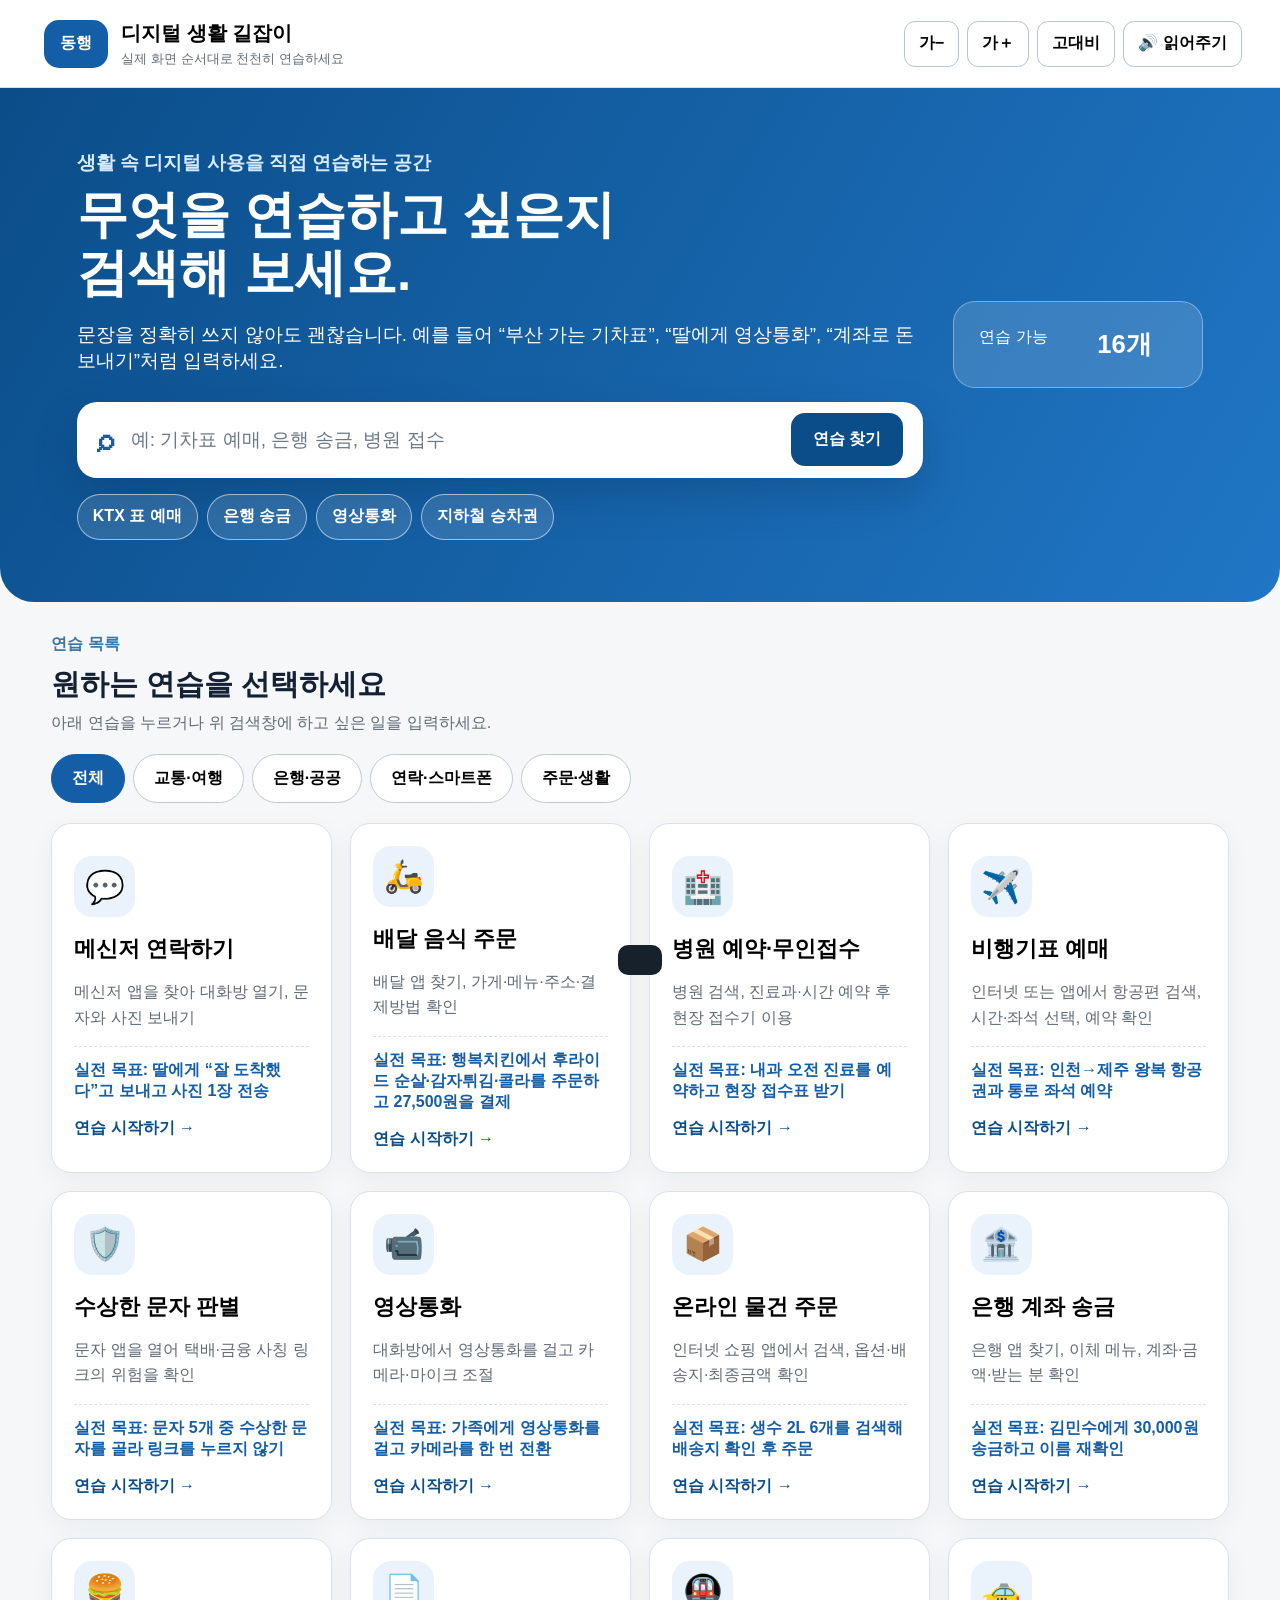
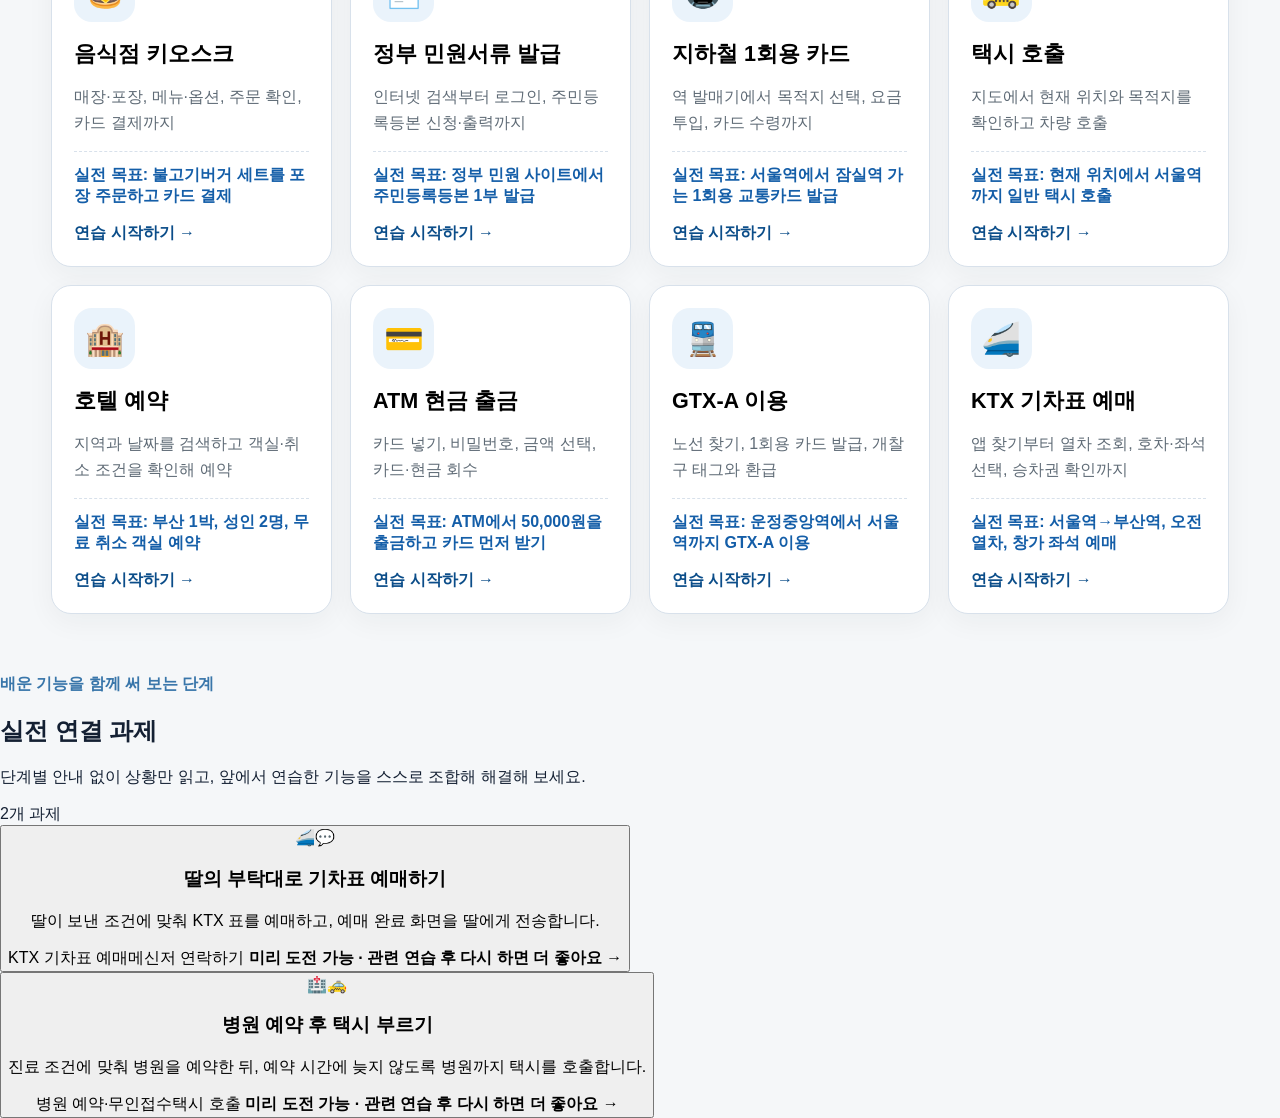
==== commit 6614cca8: "Update index.html" ====
--- a/index.html
+++ b/index.html
@@ -5,7 +5,7 @@
     <meta name="viewport" content="width=device-width, initial-scale=1" />
     <meta name="theme-color" content="#0b4d89" />
     <title>디지털 생활 길잡이</title>
-    <link rel="stylesheet" href="./style.css?v=20260718-v42-real-apps" />
+    <link rel="stylesheet" href="./style.css?v=20260718-combined-challenges-v47" />
   </head>
   <body>
     <a class="skip-link" href="#main">본문으로 바로가기</a>
@@ -74,6 +74,18 @@
           class="module-grid"
           aria-live="polite"
         ></section>
+
+        <section class="challenge-home" aria-labelledby="challengeHomeTitle">
+          <div class="challenge-home-head">
+            <div>
+              <p class="eyebrow">배운 기능을 함께 써 보는 단계</p>
+              <h2 id="challengeHomeTitle">실전 연결 과제</h2>
+              <p>단계별 안내 없이 상황만 읽고, 앞에서 연습한 기능을 스스로 조합해 해결해 보세요.</p>
+            </div>
+            <span class="challenge-count">2개 과제</span>
+          </div>
+          <div id="challengeGrid" class="challenge-grid" aria-live="polite"></div>
+        </section>
       </section>
 
       <section id="launcherView" class="view" aria-labelledby="launcherTitle">
@@ -153,6 +165,31 @@
         </div>
       </section>
 
+      <section id="challengeView" class="view challenge-view" aria-labelledby="challengeTitle">
+        <div class="practice-head challenge-headbar">
+          <button data-action="home" class="back-btn">← 과제 목록</button>
+          <div>
+            <p class="eyebrow">튜토리얼 없는 실전 과제</p>
+            <h1 id="challengeTitle">실전 연결 과제</h1>
+          </div>
+          <div class="challenge-score-mini" aria-live="polite">
+            <span>진행 <b id="challengeProgressText">0 / 0</b></span>
+            <span>실수 <b id="challengeMistakes">0</b></span>
+          </div>
+        </div>
+        <div class="challenge-progress"><div id="challengeProgressBar"></div></div>
+        <div class="challenge-layout">
+          <aside class="challenge-brief-card">
+            <span class="challenge-badge">실전 과제</span>
+            <h2 id="challengeBriefTitle"></h2>
+            <p id="challengeBriefText"></p>
+            <div id="challengeGiven" class="challenge-given"></div>
+            <p class="challenge-rule">화면에서 필요한 메뉴를 스스로 찾아 진행하세요. 정답 위치를 알려주는 노란 테두리와 단계별 음성 안내는 나오지 않습니다.</p>
+          </aside>
+          <section id="challengeSimulator" class="challenge-simulator" aria-live="polite"></section>
+        </div>
+      </section>
+
       <section id="resultView" class="view result-view">
         <div class="result-card">
           <div class="result-check">✓</div>
@@ -173,6 +210,6 @@
     </main>
 
     <div id="toast" role="status" aria-live="polite"></div>
-    <script src="app.js?v=20260718-v42-real-apps" defer></script>
+    <script src="app.js?v=20260718-combined-challenges-v47" defer></script>
   </body>
 </html>
--- a/style.css
+++ b/style.css
@@ -3221,3 +3221,282 @@
 /* GTX */
 .gtx-head{display:flex;justify-content:space-between;background:#253b80;color:#fff;padding:16px;border-radius:12px}.gtx-types{display:grid;grid-template-columns:repeat(2,1fr);gap:12px}.gtx-types button{min-height:78px;border:0;border-radius:14px;background:#eef2fb;font-weight:900}.kiosk-note{background:#fff8dd;border-left:5px solid #f0bd00;padding:14px}.gtx-line{display:flex;align-items:center;justify-content:center;flex-wrap:wrap;gap:8px;padding:28px 6px}.gtx-line button{border:2px solid #263d83;background:#fff;border-radius:50px;padding:12px 15px;font-weight:800}.gtx-line i{width:26px;height:5px;background:#263d83}.gtx-ticket-card{width:min(360px,85%);margin:25px auto;padding:20px;border-radius:16px;background:linear-gradient(135deg,#253b80,#5e75c6);color:#fff;display:grid;gap:10px;text-align:center}.gate-stage{display:grid;place-items:center;min-height:650px}.gtx-gate{width:min(520px,90vw);height:520px;background:#d7dde5;border-radius:24px;padding:35px;position:relative;box-shadow:0 20px 40px rgba(0,0,0,.18)}.gate-display{background:#111;color:#fff;border-radius:12px;padding:20px;text-align:center}.gate-reader{display:block;margin:60px auto 0;width:160px;height:160px;border-radius:30px;border:8px solid #6bd0ff;background:#12263a;color:#fff;font-weight:900}.gate-flaps span{position:absolute;bottom:0;width:34%;height:180px;background:#7f8b98}.gate-flaps span:first-child{left:0;border-radius:0 40px 0 24px}.gate-flaps span:last-child{right:0;border-radius:40px 0 24px 0}
 @media(max-width:720px){.hotel-card,.room-card{grid-template-columns:1fr}.hotel-dates{grid-template-columns:1fr}.cp-item{grid-template-columns:88px 1fr}.cp-photo{height:88px}.t-car-list button{grid-template-columns:38px 1fr}.t-car-list strong{grid-column:2}.real-app-body{padding-left:12px;padding-right:12px}.kb-quick,.coupang-cats{grid-template-columns:repeat(2,1fr)}.gov-ui nav{overflow:auto}.gtx-line{flex-direction:column}.gtx-line i{width:5px;height:22px}}
+
+/* v41: release-grade app surfaces and cache-safe phone layout */
+#practiceView .phone-shell,
+#practiceView .realistic-phone,
+#practiceView .phone-practice {
+  width: min(390px, 100%);
+  aspect-ratio: 390 / 844;
+  min-height: 0;
+  height: auto;
+  margin-inline: auto;
+  overflow: hidden;
+  position: relative;
+  border-radius: 42px;
+  background: #111;
+}
+#practiceView .phone-screen,
+#practiceView .phone-inner,
+#practiceView .real-app {
+  position: absolute;
+  inset: 12px;
+  border-radius: 32px;
+  overflow: hidden;
+  min-width: 0;
+  min-height: 0;
+}
+#practiceView .real-app { inset: 0; border-radius: inherit; }
+#practiceView .real-app-body { min-width: 0; padding: 12px 14px 92px; }
+#practiceView .real-app-body > * { max-width: 100%; box-sizing: border-box; }
+#practiceView .real-app input,
+#practiceView .real-app select,
+#practiceView .real-app button { font: inherit; box-sizing: border-box; }
+
+/* Coupang-inspired training UI */
+#practiceView .coupang-ui { background: #f5f6f7; color: #111; }
+#practiceView .coupang-ui .real-status { background: #fff; }
+#practiceView .coupang-ui .real-app-head { background:#fff; min-height:50px; border-bottom:1px solid #eceff2; color:#111; font-size:1.05rem; }
+#practiceView .coupang-ui .real-app-body { background:#f5f6f7; padding:0 0 78px; }
+#practiceView .coupang-ui .real-app-body > *:not(.cp-detail-actions):not(.cp-option-sheet) { box-sizing:border-box; }
+#practiceView .cp-home-head { padding:14px 16px 8px; background:#fff; display:flex; justify-content:space-between; align-items:center; gap:10px; }
+#practiceView .cp-brand { font-size:1.35rem; font-weight:1000; letter-spacing:-1px; color:#1a73e8; }
+#practiceView .cp-brand::first-letter { color:#e53935; }
+#practiceView .cp-address-chip { border:0; background:transparent; font-size:.78rem; color:#4d5968; white-space:nowrap; }
+#practiceView .cp-searchbar { margin:0 14px 12px; height:48px; display:grid; grid-template-columns:32px minmax(0,1fr) 58px; align-items:center; background:#fff; border:2px solid #1677ff; border-radius:8px; overflow:hidden; box-shadow:0 2px 8px rgba(0,0,0,.04); }
+#practiceView .cp-searchbar.compact { margin-top:12px; }
+#practiceView .cp-searchbar > span { text-align:center; color:#1677ff; font-size:1.25rem; }
+#practiceView .cp-searchbar input { width:100%; min-width:0; border:0; outline:0; background:transparent; padding:0 6px; font-size:.92rem; }
+#practiceView .cp-searchbar button { height:100%; border:0; background:#1677ff; color:#fff; font-weight:900; }
+#practiceView .cp-hero { margin:0 14px 14px; padding:18px; border-radius:16px; background:linear-gradient(135deg,#d9efff,#fff3c9); display:grid; grid-template-columns:1fr 70px; align-items:center; gap:8px; }
+#practiceView .cp-hero div:first-child { display:grid; gap:4px; }
+#practiceView .cp-hero small { color:#65707e; }
+#practiceView .cp-hero b { font-size:1.05rem; line-height:1.3; }
+#practiceView .cp-hero span { font-size:.78rem; color:#596575; }
+#practiceView .cp-hero-art { font-size:3.2rem; text-align:center; }
+#practiceView .cp-shortcuts { padding:0 14px 14px; display:grid; grid-template-columns:repeat(4,minmax(0,1fr)); gap:12px 8px; background:#fff; }
+#practiceView .cp-shortcuts button { border:0; background:transparent; display:grid; justify-items:center; gap:5px; min-width:0; }
+#practiceView .cp-shortcuts i { width:48px; height:48px; border-radius:18px; display:grid; place-items:center; background:#f0f5fb; font-style:normal; font-size:1.5rem; }
+#practiceView .cp-shortcuts b { font-size:.72rem; white-space:nowrap; }
+#practiceView .cp-section { margin-top:8px; padding:14px; background:#fff; }
+#practiceView .cp-section-title { display:flex; justify-content:space-between; align-items:center; margin-bottom:12px; }
+#practiceView .cp-section-title span { font-size:.78rem; color:#66717f; }
+#practiceView .cp-mini-products { display:grid; grid-template-columns:repeat(3,minmax(0,1fr)); gap:10px; }
+#practiceView .cp-mini-products article { display:grid; gap:4px; min-width:0; }
+#practiceView .cp-mini-products article > div { aspect-ratio:1; border-radius:12px; background:#eef2f6; display:grid; place-items:center; font-size:2rem; }
+#practiceView .cp-mini-products b { font-size:.76rem; overflow:hidden; text-overflow:ellipsis; white-space:nowrap; }
+#practiceView .cp-mini-products span { font-size:.78rem; font-weight:900; }
+#practiceView .cp-filter-row { display:flex; gap:7px; overflow-x:auto; padding:0 14px 10px; scrollbar-width:none; }
+#practiceView .cp-filter-row button { flex:0 0 auto; border:1px solid #d8dde4; background:#fff; border-radius:999px; padding:8px 11px; font-size:.75rem; }
+#practiceView .cp-filter-row button.active { border-color:#1677ff; color:#1677ff; }
+#practiceView .cp-result-count { margin:0; padding:10px 14px; background:#fff; font-size:.8rem; color:#66717f; border-top:1px solid #eef0f2; }
+#practiceView .cp-product-list { background:#fff; }
+#practiceView .cp-product-card { width:100%; border:0; border-top:1px solid #edf0f2; background:#fff; padding:14px; display:grid; grid-template-columns:118px minmax(0,1fr); gap:13px; text-align:left; }
+#practiceView .cp-product-img { width:100%; aspect-ratio:1; border-radius:12px; background:linear-gradient(145deg,#edf5ff,#f9fbfd); display:grid; place-items:center; align-content:center; gap:4px; overflow:hidden; }
+#practiceView .cp-product-img span { font-size:2.5rem; }
+#practiceView .cp-product-img em { font-style:normal; font-size:.72rem; color:#526170; font-weight:800; }
+#practiceView .cp-product-img.mini { width:64px; height:64px; aspect-ratio:auto; font-size:1.7rem; }
+#practiceView .cp-product-info { min-width:0; display:grid; align-content:start; gap:5px; }
+#practiceView .cp-product-info > b { font-size:.9rem; line-height:1.35; }
+#practiceView .cp-product-info strong { font-size:1.2rem; }
+#practiceView .cp-review { color:#f59e0b; }
+#practiceView .cp-review u { color:#6c7582; text-decoration:none; }
+#practiceView .cp-rocket { color:#136fd1; font-weight:1000; }
+#practiceView .cp-arrival { color:#159447; font-weight:800; }
+#practiceView .cp-detail-gallery { background:#fff; padding:18px 18px 10px; text-align:center; }
+#practiceView .cp-detail-pack { height:230px; border-radius:18px; background:linear-gradient(145deg,#eaf5ff,#f8fbff); display:grid; place-items:center; align-content:center; gap:5px; font-size:5rem; }
+#practiceView .cp-detail-pack span { font-size:1rem; font-weight:1000; color:#2685cc; }
+#practiceView .cp-detail-pack em { font-style:normal; font-size:.82rem; }
+#practiceView .cp-dots { margin-top:8px; color:#8d96a2; letter-spacing:3px; }
+#practiceView .cp-detail-copy { background:#fff; padding:14px 16px 96px; display:grid; gap:9px; }
+#practiceView .cp-detail-copy h2 { margin:0; font-size:1.05rem; line-height:1.4; }
+#practiceView .cp-rating-line { display:flex; gap:8px; font-size:.78rem; color:#f59e0b; }
+#practiceView .cp-rating-line u { color:#5a6673; }
+#practiceView .cp-price-box del { color:#9aa2ab; font-size:.78rem; }
+#practiceView .cp-price-box div { display:flex; gap:8px; align-items:baseline; }
+#practiceView .cp-price-box em { color:#e53935; font-style:normal; font-weight:900; }
+#practiceView .cp-price-box strong { font-size:1.55rem; }
+#practiceView .cp-delivery-card { padding:13px; border:1px solid #e0e5eb; border-radius:12px; display:grid; gap:4px; }
+#practiceView .cp-detail-actions { position:absolute; left:0; right:0; bottom:66px; min-height:64px; padding:8px 12px; background:#fff; border-top:1px solid #e2e5e8; display:grid; grid-template-columns:50px 1fr 1fr; gap:8px; z-index:4; }
+#practiceView .cp-detail-actions button { border:1px solid #1677ff; border-radius:10px; background:#fff; color:#1677ff; font-weight:900; }
+#practiceView .cp-detail-actions button:last-child { background:#1677ff; color:#fff; }
+#practiceView .cp-option-sheet { position:absolute; inset:auto 0 66px; max-height:74%; overflow:auto; background:#fff; border-radius:20px 20px 0 0; padding:12px 16px 18px; box-shadow:0 -16px 40px rgba(0,0,0,.18); }
+#practiceView .cp-sheet-handle { width:42px; height:5px; border-radius:999px; background:#cbd1d8; margin:0 auto 12px; }
+#practiceView .cp-option-product { display:grid; grid-template-columns:64px minmax(0,1fr); gap:12px; align-items:center; padding:12px 0; border-bottom:1px solid #eceff2; }
+#practiceView .cp-option-product > div:last-child { display:grid; gap:5px; }
+#practiceView .cp-select-row,.cp-sheet-price { display:flex; justify-content:space-between; align-items:center; padding:16px 0; }
+#practiceView .cp-select-row select { min-width:88px; padding:9px; border:1px solid #ccd2d9; border-radius:8px; }
+#practiceView .cp-sheet-price { border-top:1px solid #eceff2; }
+#practiceView .cp-sheet-price strong { font-size:1.25rem; }
+#practiceView .cp-main-btn { width:100%; min-height:52px; border:0; border-radius:10px; background:#1677ff; color:#fff; font-weight:1000; font-size:1rem; }
+#practiceView .cp-main-btn.sticky { position:sticky; bottom:0; margin-top:14px; }
+#practiceView .cp-cart-top { padding:13px 14px; background:#fff; display:flex; justify-content:space-between; align-items:center; border-bottom:1px solid #e5e8eb; }
+#practiceView .cp-cart-top button { border:0; background:transparent; color:#66717f; }
+#practiceView .cp-cart-store { margin:10px 0; background:#fff; }
+#practiceView .cp-cart-store header { display:flex; justify-content:space-between; padding:12px 14px; border-bottom:1px solid #eceff2; }
+#practiceView .cp-cart-store header span { color:#168844; font-size:.78rem; }
+#practiceView .cp-cart-row { padding:14px; display:grid; grid-template-columns:22px 64px minmax(0,1fr); gap:10px; align-items:start; }
+#practiceView .cp-cart-copy { min-width:0; display:grid; gap:7px; }
+#practiceView .cp-cart-copy > b { line-height:1.35; }
+#practiceView .cp-cart-copy > span { color:#159447; font-size:.78rem; }
+#practiceView .cp-cart-copy > div { display:flex; justify-content:space-between; align-items:center; }
+#practiceView .cp-cart-copy select { padding:6px; }
+#practiceView .cp-total-card { margin:10px 0; padding:15px 14px; background:#fff; display:grid; gap:10px; }
+#practiceView .cp-total-card > div { display:flex; justify-content:space-between; }
+#practiceView .cp-total-card .total { padding-top:12px; border-top:1px solid #e7eaee; font-size:1.05rem; }
+#practiceView .cp-total-card .total strong { color:#e53935; }
+#practiceView .cp-address-card,.cp-checkout-card { margin:12px 14px; padding:16px; background:#fff; border:1px solid #e0e4e8; border-radius:12px; }
+#practiceView .cp-address-card.selected { border:2px solid #1677ff; }
+#practiceView .cp-address-head { display:flex; gap:8px; align-items:center; }
+#practiceView .cp-address-head span { padding:3px 7px; border-radius:999px; background:#eaf3ff; color:#1677ff; font-size:.7rem; }
+#practiceView .cp-address-actions { display:grid; grid-template-columns:1fr 1.4fr; gap:8px; margin-top:12px; }
+#practiceView .cp-address-actions button { min-height:42px; border:1px solid #cfd5dc; border-radius:8px; background:#fff; }
+#practiceView .cp-address-actions button:last-child { border-color:#1677ff; background:#1677ff; color:#fff; font-weight:900; }
+#practiceView .cp-add-address { margin:0 14px; width:calc(100% - 28px); min-height:48px; border:1px dashed #aeb7c1; border-radius:10px; background:#fff; }
+#practiceView .cp-checkout-card h3 { margin:0 0 10px; }
+#practiceView .cp-checkout-product { display:grid; grid-template-columns:64px minmax(0,1fr); gap:10px; align-items:center; }
+#practiceView .cp-checkout-product > div:last-child { display:grid; gap:4px; }
+#practiceView .cp-pay-row { display:flex; gap:10px; align-items:flex-start; padding:12px 0; border-top:1px solid #eceff2; }
+#practiceView .cp-pay-row span { display:grid; gap:3px; }
+#practiceView .cp-pay-row small { color:#7c8793; }
+#practiceView .cp-agree { display:flex; gap:8px; margin:12px 14px; font-size:.78rem; line-height:1.4; }
+#practiceView .cp-complete { padding:40px 18px; text-align:center; display:grid; gap:14px; }
+#practiceView .cp-complete-check { width:66px; height:66px; border-radius:50%; background:#1677ff; color:#fff; display:grid; place-items:center; margin:auto; font-size:2rem; }
+#practiceView .cp-complete section { display:grid; grid-template-columns:64px 1fr; gap:12px; text-align:left; padding:14px; border:1px solid #e1e5e9; border-radius:12px; background:#fff; }
+#practiceView .cp-complete section > div:last-child { display:grid; gap:5px; }
+#practiceView .cp-bottom-nav { position:absolute; left:0; right:0; bottom:0; height:66px; display:grid; grid-template-columns:repeat(5,minmax(0,1fr)); background:#fff; border-top:1px solid #dfe3e7; z-index:8; }
+#practiceView .cp-bottom-nav button { min-width:0; border:0; background:#fff; display:grid; place-items:center; align-content:center; gap:2px; color:#68727e; }
+#practiceView .cp-bottom-nav button span { font-size:1.05rem; }
+#practiceView .cp-bottom-nav button b { font-size:.62rem; white-space:nowrap; }
+#practiceView .cp-bottom-nav button.active { color:#1677ff; }
+
+/* Ensure all app simulations never collapse to unstyled inline controls */
+#practiceView .kb-ui,
+#practiceView .taxi-ui,
+#practiceView .coupang-ui { width:100%; height:100%; }
+#practiceView .kb-ui button,
+#practiceView .taxi-ui button,
+#practiceView .coupang-ui button { cursor:pointer; }
+
+@media (max-width: 720px) {
+  #practiceView .phone-shell,
+  #practiceView .realistic-phone,
+  #practiceView .phone-practice { width:min(100%,390px); }
+  #practiceView .cp-product-card { grid-template-columns:104px minmax(0,1fr); }
+  #practiceView .cp-shortcuts { gap:10px 4px; }
+}
+
+
+/* v42: 실제 서비스별 독립 UI */
+.kb-real .real-app-body,.kt-real .real-app-body,.stay-real .real-app-body{padding-bottom:86px}
+.kb-nav,.kt-bottom,.stay-bottom{position:absolute;left:0;right:0;bottom:0;height:72px;background:#fff;border-top:1px solid #e6e7e9;display:grid;grid-template-columns:repeat(5,1fr);z-index:8;padding:7px 6px 12px}
+.kt-bottom,.stay-bottom{grid-template-columns:repeat(3,1fr)}.stay-bottom{grid-template-columns:repeat(4,1fr)}
+.kb-nav button,.kt-bottom button,.stay-bottom button{border:0;background:transparent;display:grid;place-items:center;gap:2px;font-size:.7rem;color:#6f7379}.kb-nav span,.kt-bottom span{font-size:1.2rem}.kb-nav .active,.kt-bottom .active,.stay-bottom .active{color:#111;font-weight:900}
+.kb-real{background:#f5f3ee}.kb-real .real-app-head{background:#ffcf00;color:#111}.kb-top{display:flex;justify-content:space-between;align-items:center}.kb-top h2{margin:4px 0 12px}.kb-bell{border:0;background:#fff;border-radius:50%;width:42px;height:42px}.kb-main-account{background:#fff;border-radius:22px;padding:20px;box-shadow:0 10px 25px rgba(0,0,0,.06);display:grid;gap:8px}.kb-account-title{display:flex;justify-content:space-between}.kb-account-title button{border:0;background:transparent}.kb-main-account strong{font-size:1.8rem}.kb-account-actions{display:grid;grid-template-columns:1fr 1fr;gap:10px;margin-top:12px}.kb-account-actions button{border:0;border-radius:14px;padding:13px;background:#f0f1f3;font-weight:900}.kb-account-actions button:last-child{background:#ffcf00}.kb-icon-menu{display:grid;grid-template-columns:repeat(4,1fr);gap:8px;margin:18px 0}.kb-icon-menu button{border:0;background:transparent;display:grid;gap:7px;place-items:center}.kb-icon-menu i{width:48px;height:48px;border-radius:16px;background:#fff;display:grid;place-items:center;font-style:normal;font-size:1.2rem}.kb-feed{background:#fff7d7;border-radius:16px;padding:16px}.kb-transfer-tabs{display:grid;grid-template-columns:repeat(3,1fr);gap:8px}.kb-transfer-tabs button{border:0;background:#eceef0;padding:12px;border-radius:12px}.kb-transfer-tabs .active{background:#111;color:#fff}.kb-from-account,.kb-form-card,.kb-final-card{background:#fff;border-radius:18px;padding:17px;margin-top:16px;display:grid;gap:8px}.kb-from-account strong{color:#676c73}.kb-transfer-choice{display:grid;grid-template-columns:1fr 1fr;gap:10px;margin-top:14px}.kb-transfer-choice button{border:1px solid #e1e3e6;background:#fff;border-radius:16px;padding:16px;display:grid;gap:8px}.kb-help{color:#777;font-size:.9rem}.kb-form-card label{display:grid;gap:8px;border-bottom:1px solid #eee;padding:8px 0 15px}.kb-form-card input,.kb-bank-select{border:0;background:transparent;font-size:1.1rem;text-align:left}.kb-bottom-action{margin-top:22px}.kb-recipient-real{display:flex;align-items:center;gap:12px;background:#fff;border-radius:18px;padding:16px}.kb-avatar{width:48px;height:48px;border-radius:50%;background:#ffda3d;display:grid;place-items:center;font-weight:900}.kb-recipient-real>div:last-child{display:grid;gap:4px}.kb-money-input{display:flex;align-items:center;border-bottom:2px solid #111;padding:26px 4px 10px}.kb-money-input input{width:100%;border:0;background:transparent;font-size:2rem;text-align:right;font-weight:900}.kb-amount-chips{display:grid;grid-template-columns:repeat(4,1fr);gap:7px;margin:14px 0}.kb-amount-chips button{border:0;background:#e9ebee;border-radius:10px;padding:10px}.kb-name-check{text-align:center;background:#fff;border-radius:20px;padding:24px}.kb-check-icon,.kb-complete-check{width:58px;height:58px;border-radius:50%;background:#ffcf00;display:grid;place-items:center;margin:0 auto 12px;font-size:1.5rem;font-weight:900}.kb-link-btn{width:100%;border:0;background:transparent;padding:12px}.kb-final-card>div{display:flex;justify-content:space-between;gap:12px}.kb-final-card strong{font-size:1.3rem}.kb-keypad button{background:#fff}.kb-complete{text-align:center;background:#fff;border-radius:22px;padding:22px;display:grid;gap:10px}.kb-complete>div:not(.kb-complete-check){display:flex;justify-content:space-between}
+.kt-real{background:#f4f5f7}.kt-real .real-app-head{background:#fff}.kt-search-top{background:#fff;border-radius:16px;padding:16px;display:flex;gap:12px;align-items:center}.kt-map-home,.kt-full-map,.kt-assigned-map{position:relative;background:linear-gradient(145deg,#e8efe9,#dbe5eb);overflow:hidden}.kt-map-home{height:165px;margin:12px -14px 0}.kt-current-pin{position:absolute;left:46%;top:40%;width:34px;height:34px;border-radius:50%;background:#fee500;display:grid;place-items:center}.kt-map-label{position:absolute;left:24px;bottom:18px;background:#fff;border-radius:12px;padding:10px 13px}.kt-services{display:grid;grid-template-columns:repeat(4,1fr);gap:12px;background:#fff;border-radius:20px;padding:16px;margin-top:-10px;position:relative}.kt-services button{border:0;background:transparent;display:grid;place-items:center;gap:6px}.kt-services i{width:48px;height:48px;border-radius:17px;background:#f3f4f6;display:grid;place-items:center;font-style:normal;font-size:1.35rem}.kt-services b{font-size:.78rem}.kt-recent-card{background:#fff;border-radius:18px;padding:15px;margin-top:14px}.kt-recent-card button{width:100%;border:0;border-top:1px solid #eee;background:transparent;padding:13px 0;text-align:left;font-weight:800}.kt-recent-card span{float:right;color:#8a8f96;font-weight:400}.kt-route-input{background:#fff;border-radius:18px;padding:14px;display:grid;gap:12px}.kt-route-input>div,.kt-route-input label{display:grid;grid-template-columns:55px 1fr;gap:10px}.kt-route-input label{border-top:1px solid #eee;padding-top:12px}.kt-route-input input{border:0;font-size:1.05rem}.kt-place-tabs{display:flex;gap:8px;margin:14px 0}.kt-place-tabs button{border:0;border-radius:20px;padding:9px 14px}.kt-place-tabs .active{background:#111;color:#fff}.kt-place-list button{width:100%;border:0;border-bottom:1px solid #e6e8eb;background:#fff;display:grid;grid-template-columns:24px 1fr auto;gap:10px;text-align:left;padding:15px}.kt-place-list div{display:grid;gap:4px}.kt-place-list span{color:#7f8790}.kt-full-map,.kt-assigned-map{height:300px;margin:-14px}.kt-road{position:absolute;background:#fff;border-radius:20px}.kt-road.a{width:120%;height:18px;left:-10%;top:45%;transform:rotate(-8deg)}.kt-road.b{width:18px;height:120%;left:56%;top:-10%;transform:rotate(16deg)}.kt-pin{position:absolute;left:46%;top:40%;font-size:2rem}.kt-car{position:absolute;font-size:1.4rem}.kt-car.c1{left:20%;top:28%}.kt-car.c2{right:20%;bottom:25%}.kt-pickup-sheet{background:#fff;border-radius:24px 24px 0 0;padding:18px;margin:-20px -14px 0;position:relative}.kt-sheet-handle{width:40px;height:5px;background:#d8dade;border-radius:5px;margin:0 auto 12px}.kt-pickup-sheet button,.kt-primary{width:100%;border:0;border-radius:14px;background:#fee500;color:#111;padding:16px;font-weight:900}.kt-route-card{background:#fff;border-radius:15px;padding:14px;display:grid;gap:4px}.kt-car-options{display:grid;gap:10px;margin-top:12px}.kt-car-options button{display:grid;grid-template-columns:48px 1fr auto;gap:12px;align-items:center;border:1px solid #e4e6e9;border-radius:17px;background:#fff;padding:14px;text-align:left}.kt-car-options .selected{border:2px solid #111}.kt-car-icon{font-size:1.7rem}.kt-car-options div:nth-child(2){display:grid;gap:4px}.kt-car-options span{color:#7c838b}.kt-pay-card{background:#fff;border-radius:18px;overflow:hidden}.kt-pay-card label{display:grid;grid-template-columns:25px 1fr;gap:4px;padding:16px;border-bottom:1px solid #eee}.kt-pay-card small{grid-column:2;color:#737a82}.kt-pay-card .selected{background:#fffbe2}.kt-pay-note{background:#f0f2f4;border-radius:12px;padding:12px}.kt-call-summary{background:#fff;border-radius:18px;padding:16px;display:grid;gap:12px}.kt-call-summary>div{display:flex;justify-content:space-between;gap:14px;border-bottom:1px solid #eee;padding-bottom:10px}.kt-call-summary strong{font-size:1.2rem}.kt-assigned-map{height:260px}.kt-route-line{position:absolute;width:65%;height:8px;background:#fee500;left:18%;top:48%;transform:rotate(-13deg)}.kt-user-pin{position:absolute;right:20%;bottom:24%;font-size:2rem}.kt-moving-car{position:absolute;left:28%;top:34%;font-size:2rem}.kt-driver-card{background:#fff;border-radius:20px;padding:16px;display:grid;grid-template-columns:58px 1fr auto;gap:12px;align-items:center;margin-top:-8px;position:relative}.kt-driver-photo{width:56px;height:56px;border-radius:50%;background:#eceff1;display:grid;place-items:center;font-size:1.7rem}.kt-driver-card button{border:0;border-radius:50%;width:50px;height:50px;background:#f1f2f4}
+.gov-real{min-height:680px}.gov-real header{background:#fff;color:#111;padding:16px 20px;border-bottom:1px solid #e4e7eb}.gov-brand{display:flex;justify-content:space-between;align-items:center}.gov-symbol{font-size:1.5rem;font-weight:1000;color:#0b5cab}.gov-brand button{border:0;background:transparent;font-size:1.3rem}.gov-search{margin-top:14px;border:2px solid #0b5cab;border-radius:12px;padding:13px;display:flex;gap:10px;color:#707780}.gov-real nav{background:#fff;overflow:auto}.gov-real nav span{white-space:nowrap;padding-bottom:9px}.gov-real nav .active{color:#0b5cab;border-bottom:3px solid #0b5cab}.gov-breadcrumb{color:#7a828c;font-size:.8rem;margin-bottom:10px}.gov-hero{background:linear-gradient(135deg,#e9f3ff,#f4f9ff);border-radius:18px;padding:20px;display:flex;justify-content:space-between;align-items:center}.gov-hero span{font-size:3rem}.gov-service-grid button{display:grid;place-items:center;gap:6px}.gov-service-grid i{font-style:normal;font-size:1.6rem;color:#0b5cab}.gov-service-grid span{color:#6b7480}.gov-title-card{border:1px solid #d8dee7;border-radius:18px;padding:18px;display:grid;grid-template-columns:1fr auto;gap:15px;align-items:center}.gov-badge{display:inline-block;background:#e9f3ff;color:#0b5cab;padding:5px 9px;border-radius:8px}.gov-title-card h3{margin:9px 0}.gov-title-card .gov-primary{width:auto;min-width:110px}.gov-info-table{margin-top:14px;border-top:2px solid #29313a}.gov-info-table>div{display:grid;grid-template-columns:120px 1fr;padding:13px;border-bottom:1px solid #e4e7ea}.gov-login-tabs{display:grid;grid-template-columns:repeat(3,1fr);gap:6px}.gov-login-tabs button{border:1px solid #d9dee5;background:#fff;padding:12px;border-radius:9px}.gov-login-tabs .active{background:#0b5cab;color:#fff}.gov-auth-panel,.gov-form-section{border:1px solid #d8dee6;border-radius:16px;padding:18px;margin-top:14px}.gov-provider-row{display:grid;grid-template-columns:repeat(4,1fr);gap:8px;margin:12px 0}.gov-provider-row button{border:1px solid #d9dee5;background:#fff;padding:12px;border-radius:10px}.gov-provider-row .selected{border:2px solid #0b5cab}.gov-auth-panel label{display:grid;gap:6px;margin-top:10px}.gov-auth-panel input,.gov-select-row button{padding:12px;border:1px solid #ced5dd;border-radius:9px;background:#fff}.gov-agree{grid-template-columns:auto 1fr!important}.gov-select-row{display:grid;grid-template-columns:1fr 1fr;gap:8px}.gov-choice,.gov-method-list label{display:flex;gap:10px;border:1px solid #d9dee5;border-radius:12px;padding:14px;margin-top:9px}.gov-choice.selected,.gov-method-list .selected{border:2px solid #0b5cab;background:#f3f8ff}.gov-choice div,.gov-method-list div{display:grid;gap:4px}.gov-review,.gov-history-card{border:1px solid #d8dee6;border-radius:16px;padding:18px}.gov-review>div{display:grid;grid-template-columns:110px 1fr;gap:10px;padding:10px 0;border-bottom:1px solid #eceff2}.gov-status-done{background:#e8f7ef;color:#11804a;padding:5px 8px;border-radius:8px;font-weight:900}.gov-history-card>div{display:flex;justify-content:space-between}.gov-doc-seal{color:#0b5cab;font-weight:900}
+.stay-real{background:#f6f7f9}.stay-real .real-app-head{background:#fff}.stay-hero{background:linear-gradient(135deg,#1769ff,#5b92ff);color:#fff;border-radius:22px;padding:22px}.stay-logo{font-weight:1000;letter-spacing:2px}.stay-search-card{background:#fff;border-radius:20px;padding:14px;margin-top:-8px;box-shadow:0 8px 22px rgba(0,0,0,.08)}.stay-search-card>button:not(.stay-primary){width:100%;border:0;background:#fff;text-align:left;display:grid;grid-template-columns:75px 1fr;padding:13px;border-bottom:1px solid #eee}.stay-primary{width:100%;border:0;border-radius:14px;background:#1769ff;color:#fff;padding:16px;font-weight:900;margin-top:12px}.stay-theme div{display:flex;gap:8px}.stay-theme button,.stay-filter-row button{white-space:nowrap;border:1px solid #d8dde4;background:#fff;border-radius:20px;padding:9px 13px}.stay-search-summary{background:#fff;border-radius:15px;padding:14px;display:grid;gap:4px}.stay-filter-row{display:flex;gap:8px;overflow:auto;margin:12px 0}.stay-results{display:grid;gap:12px}.stay-hotel-card{border:0;background:#fff;border-radius:18px;overflow:hidden;text-align:left}.stay-photo{height:160px;background-size:cover;position:relative}.stay-photo.ocean{background:linear-gradient(145deg,#7ac5e8,#d9f2ff)}.stay-photo.city{background:linear-gradient(145deg,#9facbd,#e9edf2)}.stay-photo span{position:absolute;left:10px;top:10px;background:#1769ff;color:#fff;padding:5px 8px;border-radius:7px}.stay-hotel-card>div:last-child{padding:14px;display:grid;gap:6px}.stay-hotel-card h3{margin:0}.stay-rating{display:flex;align-items:center;gap:8px}.stay-rating b{background:#1769ff;color:#fff;border-radius:8px;padding:4px 7px}.stay-hotel-card strong{text-align:right;font-size:1.2rem}.stay-hotel-card em{font-size:.75rem;font-style:normal;color:#777}.stay-hotel-card small{color:#168447}.stay-hotel-card .danger{color:#b24a38}.stay-gallery{height:250px;display:grid;grid-template-columns:2fr 1fr;grid-template-rows:1fr 1fr;gap:4px;position:relative;margin:-14px}.stay-gallery div{background:linear-gradient(145deg,#8dd5ed,#d9f3fb)}.stay-gallery .g1{grid-row:1/3}.stay-gallery span{position:absolute;right:12px;bottom:10px;background:#111b;color:#fff;border-radius:15px;padding:5px 9px}.stay-detail{margin-top:28px}.stay-rating.big{margin:8px 0}.stay-info-grid{display:grid;grid-template-columns:1fr 1fr;gap:8px}.stay-info-grid div{background:#fff;border-radius:12px;padding:12px;display:grid}.stay-amenities{display:flex;gap:7px;overflow:auto;margin-top:12px}.stay-amenities span{white-space:nowrap;background:#fff;border-radius:15px;padding:8px 11px}.stay-room-card{background:#fff;border-radius:18px;overflow:hidden}.stay-room-photo{height:170px;background:linear-gradient(145deg,#ddd7ce,#f4f1eb)}.stay-room-head{padding:15px;display:grid;gap:5px}.stay-rate{margin:0 14px 12px;border:1px solid #dde1e6;border-radius:13px;padding:13px;display:grid;grid-template-columns:1fr auto;gap:10px}.stay-rate div{display:grid;gap:5px}.stay-rate button{border:0;border-radius:10px;background:#eceff2;padding:10px 14px}.stay-rate.selected{border:2px solid #1769ff}.stay-rate.selected button{background:#1769ff;color:#fff}.stay-guest-card,.stay-booking-summary,.stay-payment,.stay-total{background:#fff;border-radius:17px;padding:16px}.stay-guest-card label{display:grid;gap:6px;margin-bottom:13px}.stay-guest-card input,.stay-guest-card textarea{padding:12px;border:1px solid #d6dbe1;border-radius:10px}.stay-booking-summary>div{display:grid;grid-template-columns:70px 1fr;gap:10px;padding:10px 0;border-bottom:1px solid #eee}.stay-payment{margin-top:12px}.stay-payment label{display:block;padding:12px;border:1px solid #ddd;border-radius:11px;margin-top:8px}.stay-payment .selected{border:2px solid #1769ff}.stay-total{display:flex;justify-content:space-between;margin-top:12px}.stay-total strong{font-size:1.35rem}.stay-complete{text-align:center;background:#fff;border-radius:20px;padding:22px}.stay-complete>div{width:60px;height:60px;border-radius:50%;background:#1769ff;color:#fff;display:grid;place-items:center;margin:auto;font-size:1.5rem}.stay-complete section{display:grid;grid-template-columns:90px 1fr;gap:10px;text-align:left;margin-top:16px}
+.gtxa-stage{min-height:760px;display:grid;place-items:center;padding:20px}.gtxa-machine{width:min(980px,96vw);background:linear-gradient(#495260,#2f3742);border-radius:32px;padding:28px;box-shadow:0 26px 60px rgba(0,0,0,.28)}.gtxa-screen{background:#f7f9fc;border:12px solid #171b20;border-radius:18px;min-height:520px;padding:22px;overflow:auto}.gtxa-top{display:grid;grid-template-columns:1fr auto auto;gap:14px;align-items:center;background:#243f8b;color:#fff;padding:16px;border-radius:12px}.gtxa-logo{font-size:1.8rem;font-weight:1000}.gtxa-top button{border:1px solid #fff;background:transparent;color:#fff;border-radius:8px;padding:8px}.gtxa-home h2{text-align:center;margin:30px 0}.gtxa-menu{display:grid;grid-template-columns:repeat(3,1fr);gap:14px}.gtxa-menu button{border:1px solid #d7dce4;background:#fff;border-radius:18px;min-height:150px;display:grid;place-items:center;padding:16px}.gtxa-menu i{font-style:normal;font-size:2.3rem}.gtxa-menu b{font-size:1.2rem}.gtxa-menu span{color:#6e7681}.gtxa-step{display:flex;align-items:center;gap:8px;background:#e9edf5;border-radius:12px;padding:10px}.gtxa-step span{width:34px;height:34px;border-radius:50%;background:#243f8b;color:#fff;display:grid;place-items:center}.gtxa-step i{font-style:normal;color:#7b838f}.gtxa-passenger{display:grid;grid-template-columns:repeat(2,1fr);gap:14px}.gtxa-passenger button{min-height:100px;border:1px solid #d7dce4;background:#fff;border-radius:15px;display:grid;gap:7px;place-items:center}.gtxa-route-head{display:grid;grid-template-columns:auto 1fr auto auto 1fr;align-items:center;gap:10px;background:#fff;padding:16px;border-radius:14px;margin:20px 0}.gtxa-map{height:230px;position:relative;padding:30px}.gtxa-track{position:absolute;left:10%;right:10%;top:95px;height:10px;background:#dba71a;border-radius:10px}.gtxa-map button{position:absolute;left:calc(10% + var(--i)*20%);top:65px;transform:translateX(-50%);border:0;background:transparent;display:grid;gap:8px;place-items:center}.gtxa-map button i{width:30px;height:30px;border:7px solid #243f8b;background:#fff;border-radius:50%}.gtxa-map button span{font-weight:900}.gtxa-fare-card{background:#fff;border-radius:16px;padding:16px}.gtxa-fare-card>div{display:flex;justify-content:space-between;padding:12px;border-bottom:1px solid #eee}.gtxa-fare-card .total strong{font-size:1.4rem;color:#243f8b}.gtxa-note{background:#fff4cf;border-left:5px solid #e3aa00;padding:13px}.gtxa-primary{width:100%;border:0;border-radius:13px;background:#243f8b;color:#fff;padding:16px;font-weight:900}.gtxa-pay-method{display:grid;grid-template-columns:1fr 1fr;gap:14px}.gtxa-pay-method button{min-height:130px;border:2px solid #d8dde5;background:#fff;border-radius:17px;display:grid;place-items:center}.gtxa-pay-method i{font-style:normal;font-size:2.4rem}.gtxa-pay-total{text-align:right;font-size:1.2rem;margin:18px 0}.gtxa-hardware{display:grid;grid-template-columns:1fr 1fr 1.4fr;gap:16px;margin-top:22px}.gtxa-slot{border:0;border-radius:14px;background:#15191e;color:#fff;padding:14px;display:grid;gap:8px}.gtxa-slot i{height:13px;border-radius:10px;background:#050607}.gtxa-slot.output i{height:26px}.gtxa-slot.active-slot{outline:6px solid #ffd335;box-shadow:0 0 24px #ffd335}.gtxa-issued{text-align:center}.gtxa-check{width:70px;height:70px;border-radius:50%;background:#2d9b64;color:#fff;display:grid;place-items:center;margin:auto;font-size:2rem}.gtxa-card{width:min(380px,90%);margin:20px auto;background:linear-gradient(135deg,#243f8b,#657bcc);color:#fff;border-radius:18px;padding:22px;display:grid;gap:10px}.gtx-real-gate .gate-display{display:grid;gap:8px}
+@media(max-width:720px){.gtxa-stage{padding:6px;min-height:620px}.gtxa-machine{padding:10px;border-radius:18px}.gtxa-screen{border-width:6px;padding:12px;min-height:500px}.gtxa-menu{grid-template-columns:1fr}.gtxa-menu button{min-height:90px}.gtxa-passenger{grid-template-columns:1fr 1fr}.gtxa-map{transform:scale(.92);transform-origin:center}.gtxa-hardware{grid-template-columns:1fr}.gov-title-card{grid-template-columns:1fr}.stay-gallery{height:210px}.kb-icon-menu,.kt-services{grid-template-columns:repeat(4,1fr)}}
+
+/* v43: Government24 authentication screen - prevent lower fields/button clipping */
+#practiceView .browser-shell:has(.gov-real) {
+  height: auto !important;
+  min-height: 860px !important;
+  max-height: none !important;
+  overflow: visible !important;
+}
+#practiceView .browser-shell:has(.gov-real) .site-page {
+  height: auto !important;
+  min-height: 790px !important;
+  max-height: none !important;
+  overflow: visible !important;
+}
+#practiceView .browser-shell:has(.gov-real) .gov-real {
+  min-height: 790px !important;
+  height: auto !important;
+  overflow: visible !important;
+  padding-bottom: 32px !important;
+}
+#practiceView .gov-real main {
+  overflow: visible !important;
+  padding-bottom: 36px !important;
+}
+#practiceView .gov-auth-panel {
+  height: auto !important;
+  min-height: 0 !important;
+  overflow: visible !important;
+  padding-bottom: 22px !important;
+}
+#practiceView .gov-auth-panel .gov-primary {
+  position: static !important;
+  display: block !important;
+  margin-top: 18px !important;
+  margin-bottom: 4px !important;
+}
+@media (max-width: 760px) {
+  #practiceView .browser-shell:has(.gov-real) { min-height: 930px !important; }
+  #practiceView .browser-shell:has(.gov-real) .site-page,
+  #practiceView .browser-shell:has(.gov-real) .gov-real { min-height: 860px !important; }
+  #practiceView .gov-provider-row { grid-template-columns: repeat(2, minmax(0, 1fr)) !important; }
+  #practiceView .gov-login-tabs { grid-template-columns: 1fr !important; }
+}
+
+/* v44: 주민등록등본(정부24) 화면 전용 잘림 제거 */
+#practiceView .simulator:has(.gov-real) {
+  height: auto !important;
+  min-height: 1120px !important;
+  max-height: none !important;
+  overflow: visible !important;
+  align-items: flex-start !important;
+  padding-bottom: 48px !important;
+}
+#practiceView .simulator:has(.gov-real) .browser-shell {
+  width: min(1020px, 100%) !important;
+  height: auto !important;
+  min-height: 1080px !important;
+  max-height: none !important;
+  overflow: visible !important;
+  align-self: flex-start !important;
+}
+#practiceView .simulator:has(.gov-real) .browser-shell .site-page {
+  height: auto !important;
+  min-height: 1000px !important;
+  max-height: none !important;
+  overflow: visible !important;
+}
+#practiceView .simulator:has(.gov-real) .gov-real {
+  height: auto !important;
+  min-height: 1000px !important;
+  max-height: none !important;
+  overflow: visible !important;
+  padding-bottom: 56px !important;
+}
+#practiceView .simulator:has(.gov-real) .gov-real main,
+#practiceView .simulator:has(.gov-real) .gov-auth-panel,
+#practiceView .simulator:has(.gov-real) .gov-form-section,
+#practiceView .simulator:has(.gov-real) .gov-method-list,
+#practiceView .simulator:has(.gov-real) .gov-review,
+#practiceView .simulator:has(.gov-real) .gov-history-card {
+  height: auto !important;
+  max-height: none !important;
+  overflow: visible !important;
+}
+#practiceView .simulator:has(.gov-real) .gov-auth-panel {
+  padding-bottom: 30px !important;
+}
+#practiceView .simulator:has(.gov-real) .gov-auth-panel .gov-primary {
+  position: static !important;
+  width: 100% !important;
+  margin: 20px 0 0 !important;
+}
+@media (max-width: 760px) {
+  #practiceView .simulator:has(.gov-real) { min-height: 1260px !important; }
+  #practiceView .simulator:has(.gov-real) .browser-shell { min-height: 1210px !important; }
+  #practiceView .simulator:has(.gov-real) .browser-shell .site-page,
+  #practiceView .simulator:has(.gov-real) .gov-real { min-height: 1130px !important; }
+}
+
+
+/* v45: 수상한 문자 판별 가이드 */
+.sms-guide-screen{width:min(100%,720px);margin:0 auto;padding:32px;border:1px solid #d7e1ee;border-radius:28px;background:#fff;box-shadow:0 16px 42px rgba(30,62,98,.10);box-sizing:border-box}.sms-guide-icon{width:72px;height:72px;display:grid;place-items:center;margin:0 auto 14px;border-radius:22px;background:#eaf4ff;font-size:38px}.sms-guide-screen h2{margin:0 0 10px;text-align:center;font-size:clamp(25px,3vw,34px);color:#10233d}.sms-guide-screen>p{margin:0 0 20px;text-align:center;font-size:20px;color:#40536b}.sms-guide-screen ul{display:grid;gap:12px;margin:0;padding:0;list-style:none}.sms-guide-screen li{position:relative;padding:16px 18px 16px 52px;border:1px solid #dfe7f0;border-radius:16px;background:#f8fbff;font-size:20px;line-height:1.5}.sms-guide-screen li::before{content:"✓";position:absolute;left:18px;top:16px;width:24px;height:24px;display:grid;place-items:center;border-radius:50%;background:#155da8;color:#fff;font-weight:900}.sms-guide-safe{margin:18px 0;padding:15px 18px;border-left:6px solid #e29a00;border-radius:12px;background:#fff6dc;font-size:19px;font-weight:700;line-height:1.5}.sms-guide-screen .big-primary{width:100%}@media(max-width:700px){.sms-guide-screen{padding:22px 16px;border-radius:20px}.sms-guide-screen li{padding:14px 14px 14px 46px;font-size:18px}.sms-guide-screen li::before{left:14px;top:14px}.sms-guide-safe{font-size:17px}}
